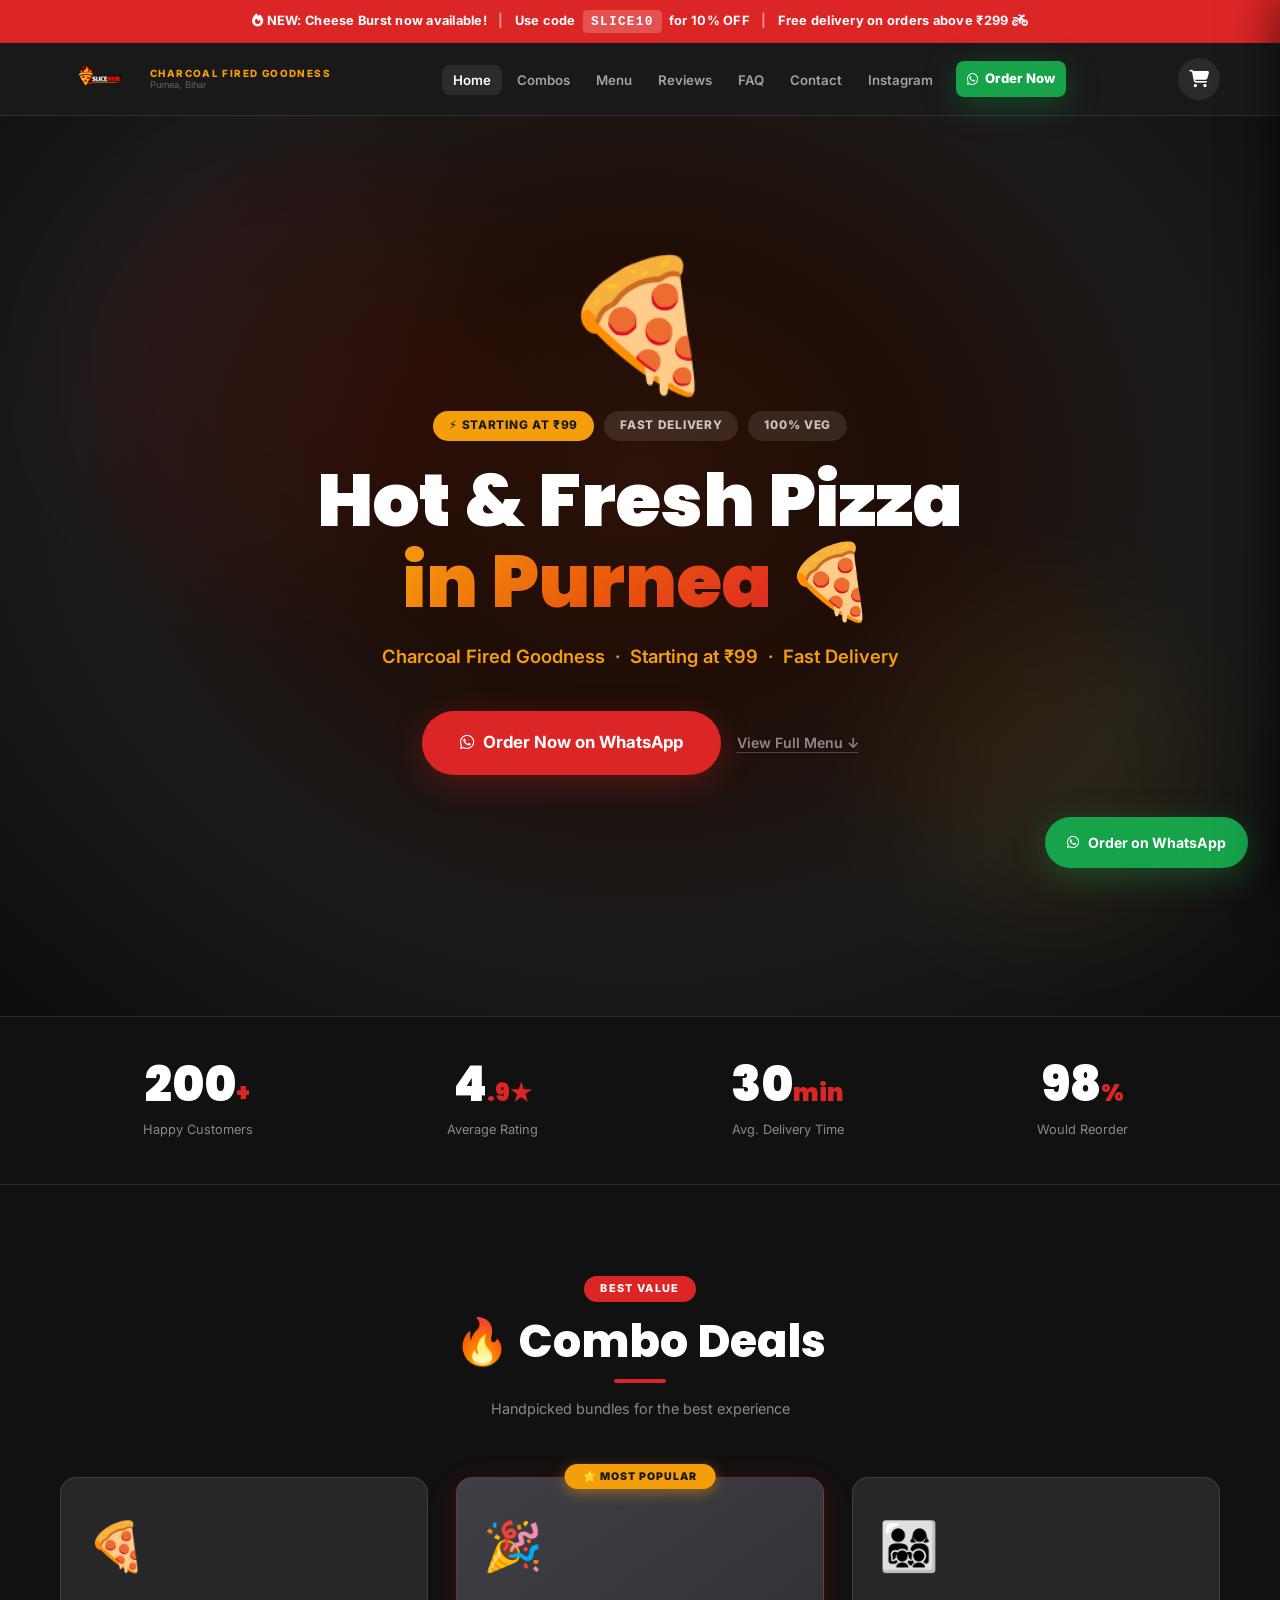
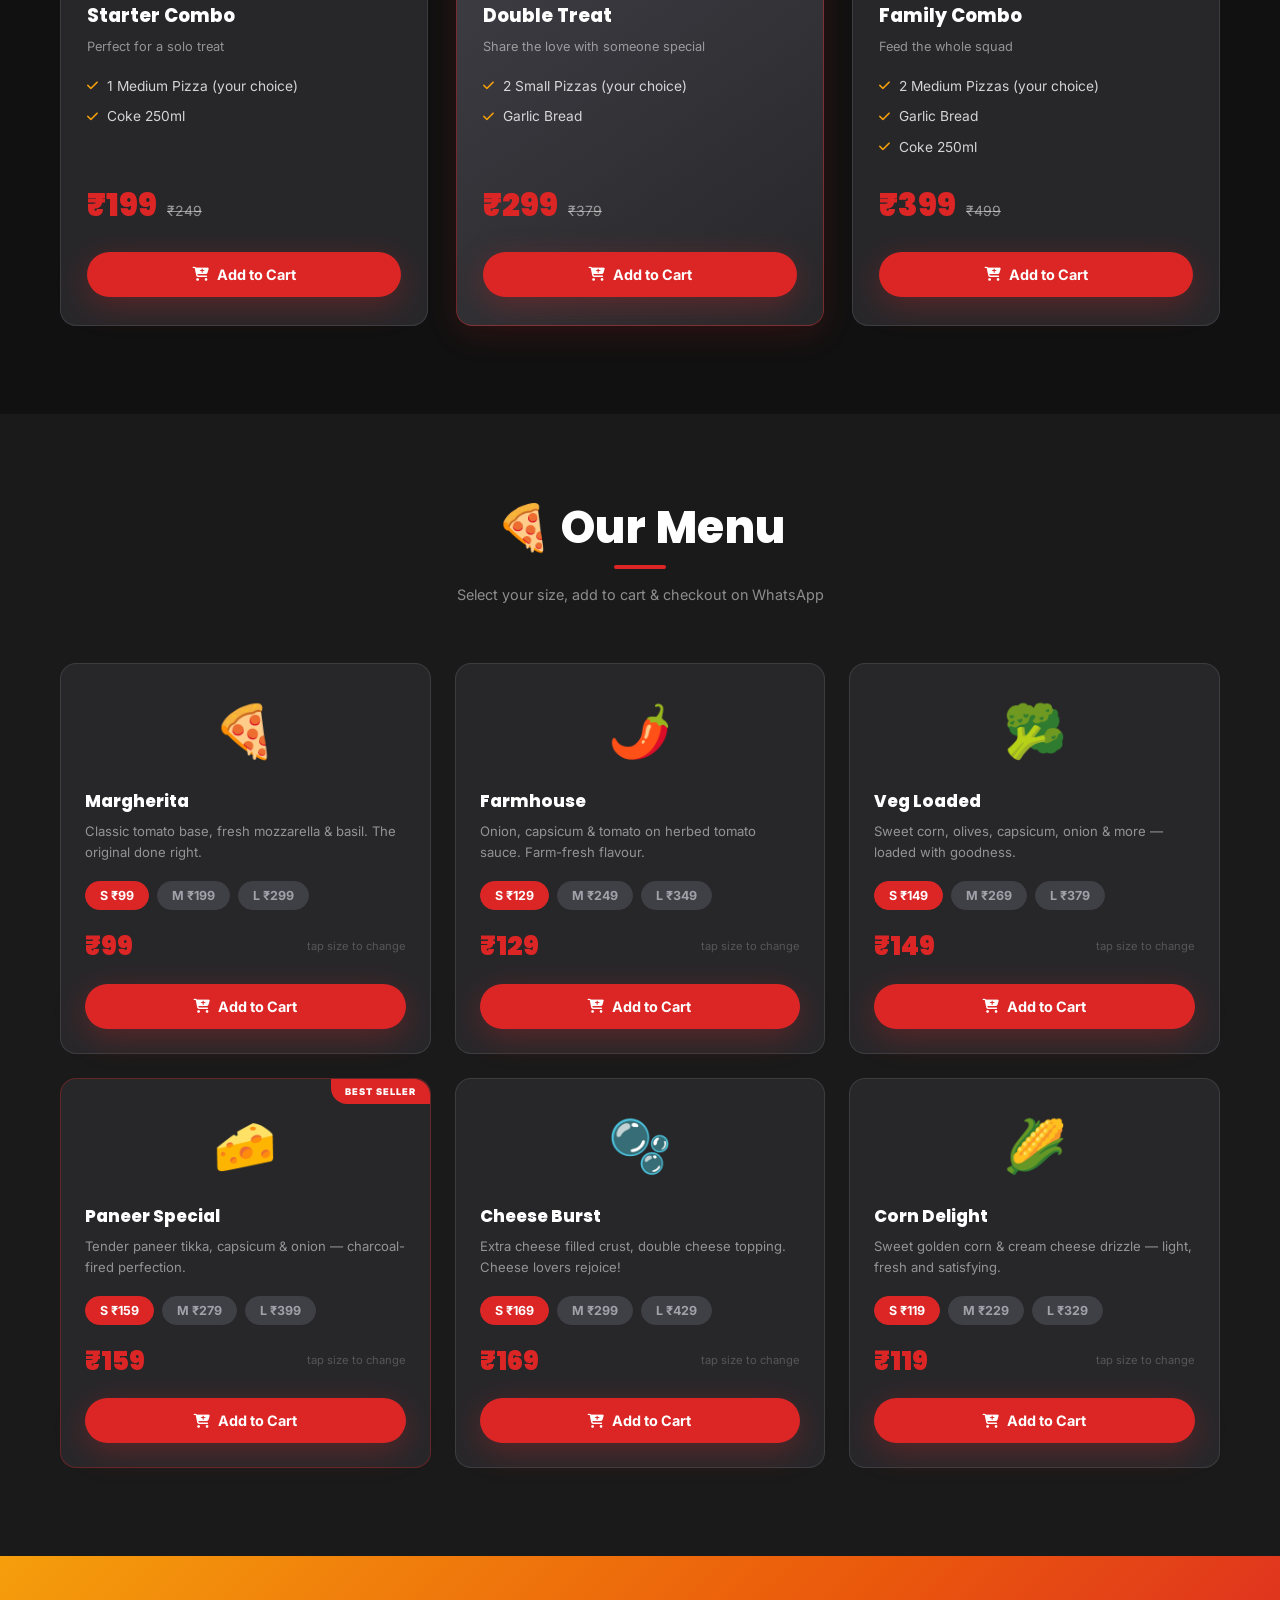
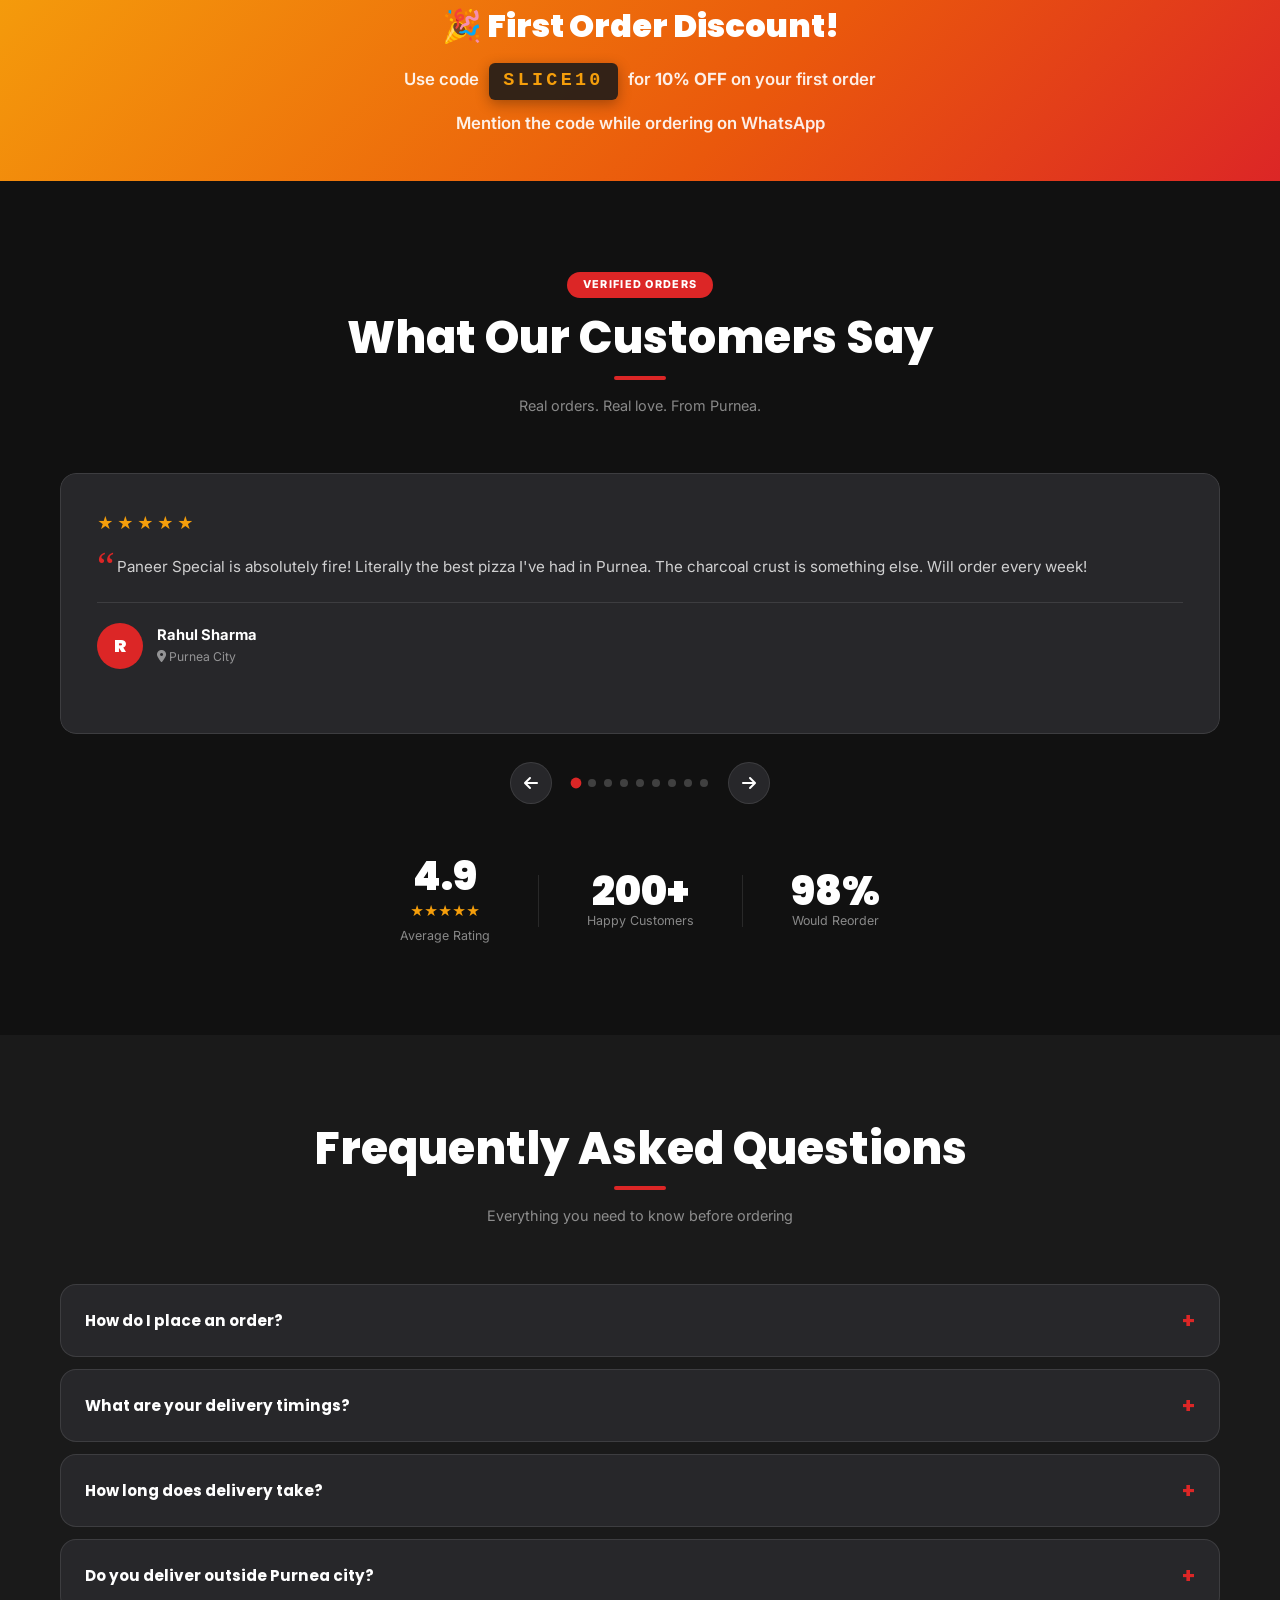
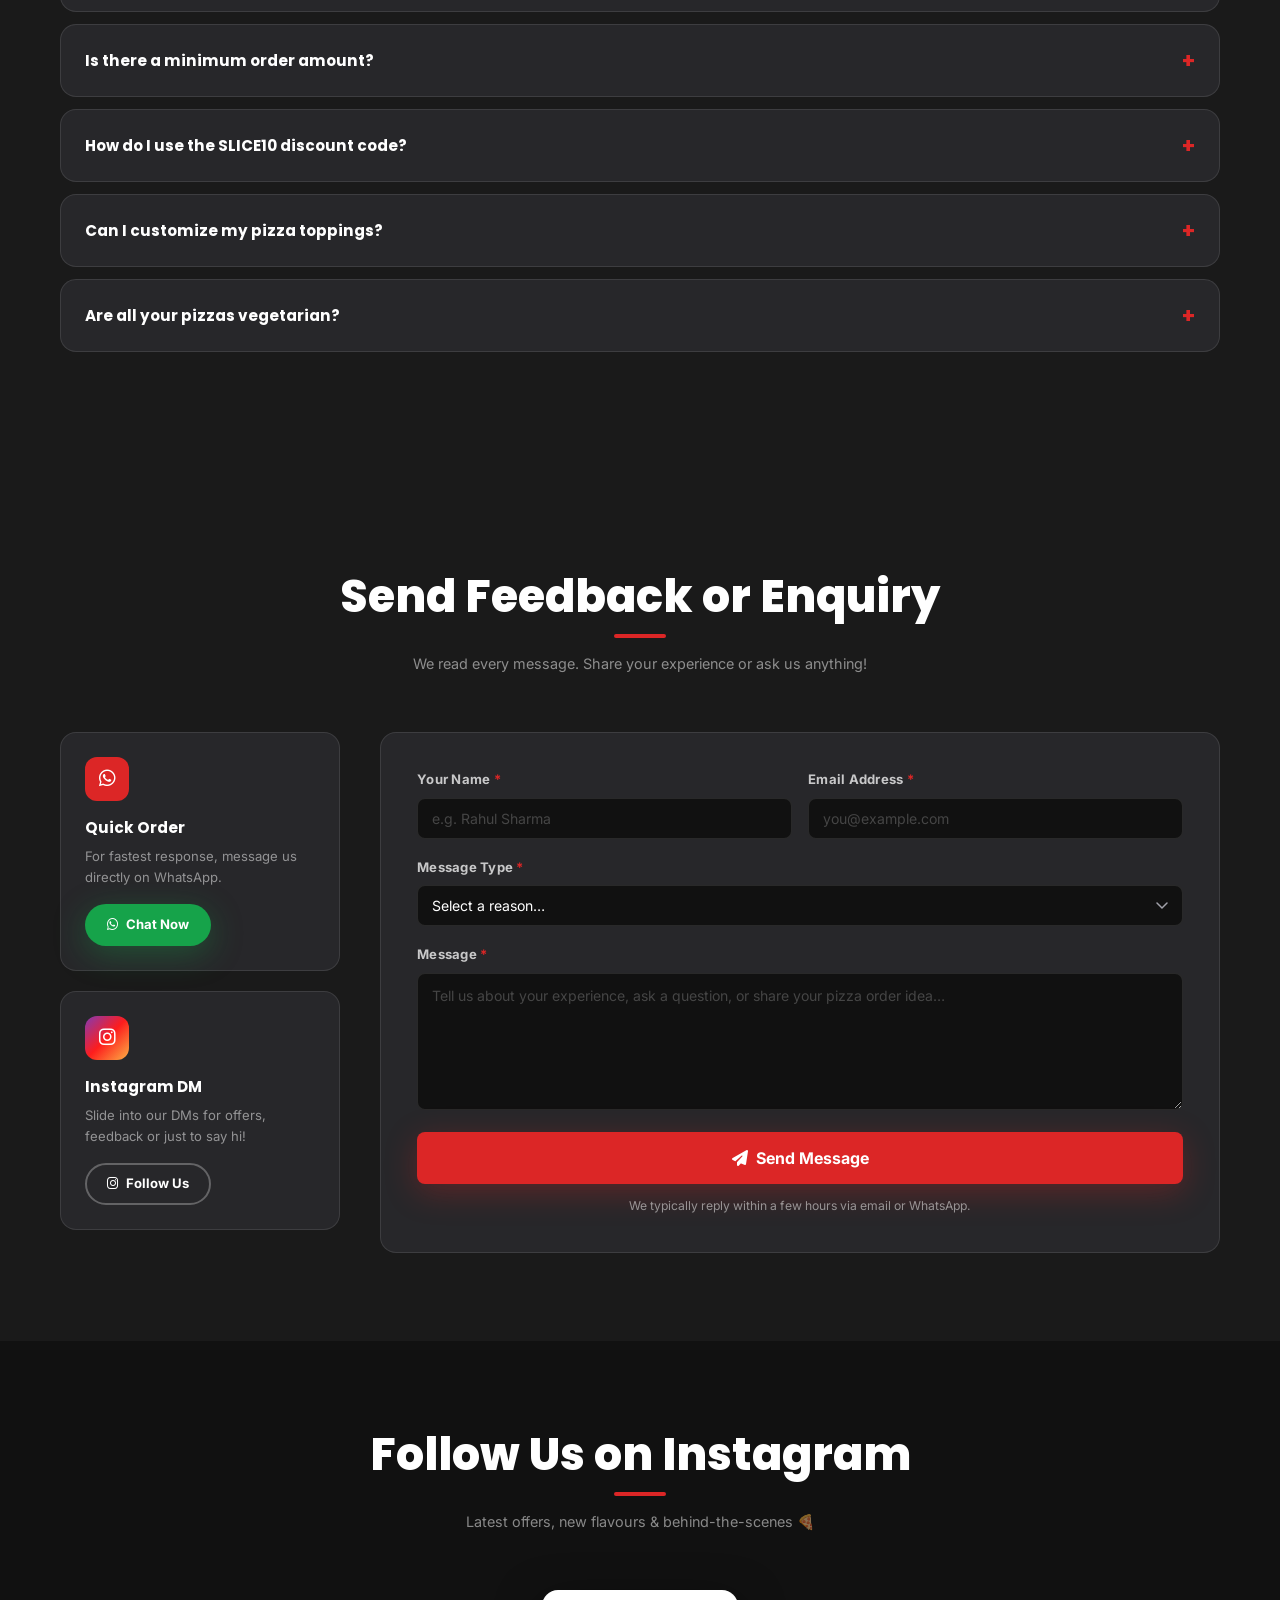
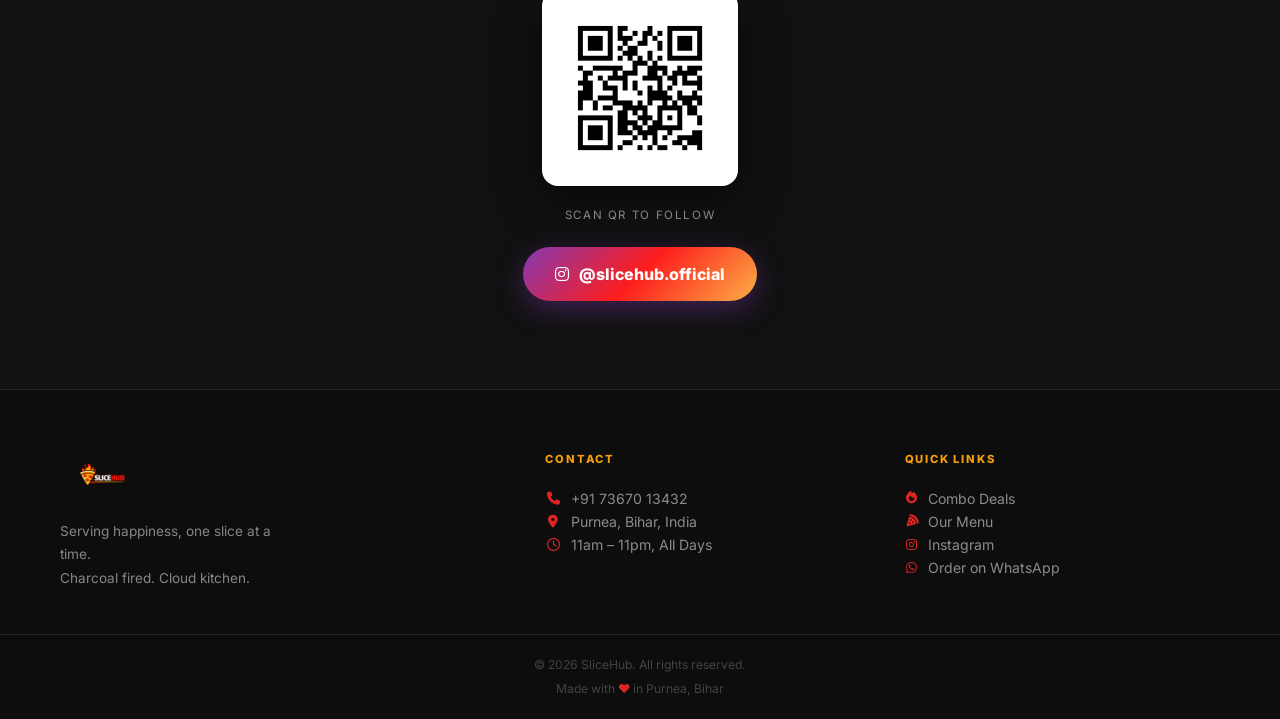
==== index.html @ e694fd59 "Updated UI and added cart feature" ====
<!DOCTYPE html>
<html lang="en">
<head>
  <meta charset="UTF-8" />
  <meta name="viewport" content="width=device-width, initial-scale=1.0" />
  <title>SliceHub — Hot &amp; Fresh Pizza in Purnea | Charcoal Fired Goodness</title>
  <meta name="description" content="Order hot &amp; fresh charcoal-fired pizzas in Purnea. Starting at ₹99. Fast delivery. Order on WhatsApp! Use code SLICE10 for 10% off your first order." />
  <meta name="keywords" content="pizza purnea, pizza delivery purnea, slicehub, charcoal fired pizza, cloud kitchen purnea" />
  <meta property="og:title"       content="SliceHub — Hot &amp; Fresh Pizza in Purnea" />
  <meta property="og:description" content="Charcoal Fired Goodness | Starting at ₹99 | Order on WhatsApp" />
  <meta property="og:image"       content="logo.png" />
  <meta property="og:type"        content="website" />

  <!-- Google Fonts -->
  <link rel="preconnect" href="https://fonts.googleapis.com" />
  <link rel="preconnect" href="https://fonts.gstatic.com" crossorigin />
  <link href="https://fonts.googleapis.com/css2?family=Inter:wght@400;500;600;700&family=Poppins:wght@700;800;900&display=swap" rel="stylesheet" />

  <!-- Font Awesome -->
  <link rel="stylesheet" href="https://cdnjs.cloudflare.com/ajax/libs/font-awesome/6.5.1/css/all.min.css" />

  <!-- Stylesheet -->
  <link rel="stylesheet" href="styles.css" />
</head>
<body>

  <!-- Mobile Nav Overlay -->
  <div class="nav-overlay" id="navOverlay"></div>

  <!-- ============================================================
       ANNOUNCEMENT BAR
  ============================================================ -->
  <div class="announcement-bar">
    <i class="fa-solid fa-fire"></i>
    NEW: Cheese Burst now available!
    <span class="sep">|</span>
    Use code <span class="code">SLICE10</span> for 10% OFF
    <span class="sep">|</span>
    Free delivery on orders above ₹299
    <i class="fa-solid fa-motorcycle"></i>
  </div>

  <!-- ============================================================
       NAVBAR
  ============================================================ -->
  <nav class="navbar" id="navbar">
    <div class="nav-container">

      <!-- Logo -->
      <a href="#" class="logo-wrap">
        <img src="logo.png" alt="SliceHub Logo" class="logo-img" />
        <div class="logo-text">
          <span class="logo-tagline">Charcoal Fired Goodness</span>
          <span class="logo-location">Purnea, Bihar</span>
        </div>
      </a>

      <!-- Hamburger (mobile) -->
      <button class="hamburger" id="hamburger" aria-label="Toggle menu">
        <span></span><span></span><span></span>
      </button>

      <!-- Cart Icon -->
      <button class="cart-nav-btn" onclick="toggleCart()" aria-label="View cart">
        <i class="fa-solid fa-cart-shopping"></i>
        <span class="cart-badge" id="cartBadge" style="display:none">0</span>
      </button>

      <!-- Nav Links -->
      <ul class="nav-links" id="navLinks">
        <li><a href="#hero">Home</a></li>
        <li><a href="#combos">Combos</a></li>
        <li><a href="#menu">Menu</a></li>
        <li><a href="#reviews">Reviews</a></li>
        <li><a href="#faq">FAQ</a></li>
        <li><a href="#contact">Contact</a></li>
        <li><a href="#insta">Instagram</a></li>
        <li class="nav-cta-wrap">
          <a href="#" data-general-order class="btn-nav-cta">
            <i class="fa-brands fa-whatsapp"></i> Order Now
          </a>
        </li>
      </ul>

    </div>
  </nav>

  <!-- ============================================================
       HERO
  ============================================================ -->
  <section class="hero" id="hero">
    <div class="hero-blobs">
      <div class="hero-blob hero-blob-1"></div>
      <div class="hero-blob hero-blob-2"></div>
    </div>

    <div class="hero-content">
      <span class="hero-emoji reveal fade-up">🍕</span>

      <div class="hero-badges reveal fade-up">
        <span class="badge badge-yellow">⚡ Starting at ₹99</span>
        <span class="badge badge-dim">Fast Delivery</span>
        <span class="badge badge-dim">100% Veg</span>
      </div>

      <h1 class="hero-title reveal fade-up">
        Hot &amp; Fresh Pizza<br />
        <span class="fire-text">in Purnea</span> 🍕
      </h1>

      <p class="hero-sub reveal fade-up">
        Charcoal Fired Goodness &nbsp;·&nbsp; Starting at ₹99 &nbsp;·&nbsp; Fast Delivery
      </p>

      <div class="hero-btns reveal fade-up">
        <a href="#" data-general-order class="btn btn-red btn-hero" target="_blank" rel="noopener noreferrer">
          <i class="fa-brands fa-whatsapp"></i>
          Order Now on WhatsApp
        </a>
        <a href="#menu" class="btn-ghost">View Full Menu ↓</a>
      </div>

      <div class="hero-scroll reveal fade-up">
        Scroll to explore
        <i class="fa-solid fa-chevron-down"></i>
      </div>
    </div>
  </section>

  <!-- ============================================================
       STATS BAR
  ============================================================ -->
  <div class="stats-bar">
    <div class="container">
      <div class="stats-grid">
        <div class="stat-item reveal fade-up">
          <div class="stat-value-row">
            <span class="stat-number" data-target="200">0</span>
            <span class="stat-suffix">+</span>
          </div>
          <p class="stat-label">Happy Customers</p>
        </div>
        <div class="stat-item reveal fade-up">
          <div class="stat-value-row">
            <span class="stat-number" data-target="4">0</span>
            <span class="stat-suffix">.9★</span>
          </div>
          <p class="stat-label">Average Rating</p>
        </div>
        <div class="stat-item reveal fade-up">
          <div class="stat-value-row">
            <span class="stat-number" data-target="30">0</span>
            <span class="stat-suffix">min</span>
          </div>
          <p class="stat-label">Avg. Delivery Time</p>
        </div>
        <div class="stat-item reveal fade-up">
          <div class="stat-value-row">
            <span class="stat-number" data-target="98">0</span>
            <span class="stat-suffix">%</span>
          </div>
          <p class="stat-label">Would Reorder</p>
        </div>
      </div>
    </div>
  </div>

  <!-- ============================================================
       COMBO DEALS
  ============================================================ -->
  <section class="section section-alt" id="combos">
    <div class="container">
      <div class="section-header">
        <span class="section-tag reveal fade-up">Best Value</span>
        <h2 class="section-title reveal fade-up">🔥 Combo Deals</h2>
        <p class="section-subtitle reveal fade-up">Handpicked bundles for the best experience</p>
      </div>

      <div class="combos-grid">

        <!-- Starter Combo -->
        <div class="combo-card reveal fade-up">
          <div class="combo-emoji">🍕</div>
          <h3 class="combo-name">Starter Combo</h3>
          <p class="combo-tagline">Perfect for a solo treat</p>
          <ul class="combo-items">
            <li><i class="fa-solid fa-check"></i> 1 Medium Pizza (your choice)</li>
            <li><i class="fa-solid fa-check"></i> Coke 250ml</li>
          </ul>
          <div class="combo-pricing">
            <span class="combo-price">₹199</span>
            <span class="combo-original">₹249</span>
          </div>
          <button class="btn btn-red btn-full"
                  data-name="Starter Combo"
                  data-emoji="🍕"
                  data-price="199"
                  data-note="1 Medium Pizza + Coke"
                  onclick="addComboToCart(this)">
            <i class="fa-solid fa-cart-plus"></i> Add to Cart
          </button>
        </div>

        <!-- Double Treat (featured) -->
        <div class="combo-card featured reveal fade-up">
          <div class="combo-badge">⭐ Most Popular</div>
          <div class="combo-emoji">🎉</div>
          <h3 class="combo-name">Double Treat</h3>
          <p class="combo-tagline">Share the love with someone special</p>
          <ul class="combo-items">
            <li><i class="fa-solid fa-check"></i> 2 Small Pizzas (your choice)</li>
            <li><i class="fa-solid fa-check"></i> Garlic Bread</li>
          </ul>
          <div class="combo-pricing">
            <span class="combo-price">₹299</span>
            <span class="combo-original">₹379</span>
          </div>
          <button class="btn btn-red btn-full"
                  data-name="Double Treat"
                  data-emoji="🎉"
                  data-price="299"
                  data-note="2 Small Pizzas + Garlic Bread"
                  onclick="addComboToCart(this)">
            <i class="fa-solid fa-cart-plus"></i> Add to Cart
          </button>
        </div>

        <!-- Family Combo -->
        <div class="combo-card reveal fade-up">
          <div class="combo-emoji">👨‍👩‍👧‍👦</div>
          <h3 class="combo-name">Family Combo</h3>
          <p class="combo-tagline">Feed the whole squad</p>
          <ul class="combo-items">
            <li><i class="fa-solid fa-check"></i> 2 Medium Pizzas (your choice)</li>
            <li><i class="fa-solid fa-check"></i> Garlic Bread</li>
            <li><i class="fa-solid fa-check"></i> Coke 250ml</li>
          </ul>
          <div class="combo-pricing">
            <span class="combo-price">₹399</span>
            <span class="combo-original">₹499</span>
          </div>
          <button class="btn btn-red btn-full"
                  data-name="Family Combo"
                  data-emoji="👨‍👩‍👧‍👦"
                  data-price="399"
                  data-note="2 Medium Pizzas + Garlic Bread + Coke"
                  onclick="addComboToCart(this)">
            <i class="fa-solid fa-cart-plus"></i> Add to Cart
          </button>
        </div>

      </div>
    </div>
  </section>

  <!-- ============================================================
       MENU
  ============================================================ -->
  <section class="section" id="menu">
    <div class="container">
      <div class="section-header">
        <h2 class="section-title reveal fade-up">🍕 Our Menu</h2>
        <p class="section-subtitle reveal fade-up">Select your size, add to cart &amp; checkout on WhatsApp</p>
      </div>

      <div class="menu-grid">

        <!-- Margherita -->
        <div class="pizza-card reveal fade-up" data-name="Margherita">
          <div class="pizza-emoji">🍕</div>
          <h3 class="pizza-name">Margherita</h3>
          <p class="pizza-desc">Classic tomato base, fresh mozzarella &amp; basil. The original done right.</p>
          <div class="size-btns">
            <button class="size-btn active" onclick="selectSize(this,'Small',99)">S ₹99</button>
            <button class="size-btn"        onclick="selectSize(this,'Medium',199)">M ₹199</button>
            <button class="size-btn"        onclick="selectSize(this,'Large',299)">L ₹299</button>
          </div>
          <div class="pizza-price-row">
            <span class="pizza-price">₹99</span>
            <span class="pizza-hint">tap size to change</span>
          </div>
          <button class="btn btn-red btn-full add-to-cart-btn" data-size="Small" data-price="99" onclick="addToCart(this)">
            <i class="fa-solid fa-cart-plus"></i> Add to Cart
          </button>
        </div>

        <!-- Farmhouse -->
        <div class="pizza-card reveal fade-up" data-name="Farmhouse">
          <div class="pizza-emoji">🌶️</div>
          <h3 class="pizza-name">Farmhouse</h3>
          <p class="pizza-desc">Onion, capsicum &amp; tomato on herbed tomato sauce. Farm-fresh flavour.</p>
          <div class="size-btns">
            <button class="size-btn active" onclick="selectSize(this,'Small',129)">S ₹129</button>
            <button class="size-btn"        onclick="selectSize(this,'Medium',249)">M ₹249</button>
            <button class="size-btn"        onclick="selectSize(this,'Large',349)">L ₹349</button>
          </div>
          <div class="pizza-price-row">
            <span class="pizza-price">₹129</span>
            <span class="pizza-hint">tap size to change</span>
          </div>
          <button class="btn btn-red btn-full add-to-cart-btn" data-size="Small" data-price="129" onclick="addToCart(this)">
            <i class="fa-solid fa-cart-plus"></i> Add to Cart
          </button>
        </div>

        <!-- Veg Loaded -->
        <div class="pizza-card reveal fade-up" data-name="Veg Loaded">
          <div class="pizza-emoji">🥦</div>
          <h3 class="pizza-name">Veg Loaded</h3>
          <p class="pizza-desc">Sweet corn, olives, capsicum, onion &amp; more — loaded with goodness.</p>
          <div class="size-btns">
            <button class="size-btn active" onclick="selectSize(this,'Small',149)">S ₹149</button>
            <button class="size-btn"        onclick="selectSize(this,'Medium',269)">M ₹269</button>
            <button class="size-btn"        onclick="selectSize(this,'Large',379)">L ₹379</button>
          </div>
          <div class="pizza-price-row">
            <span class="pizza-price">₹149</span>
            <span class="pizza-hint">tap size to change</span>
          </div>
          <button class="btn btn-red btn-full add-to-cart-btn" data-size="Small" data-price="149" onclick="addToCart(this)">
            <i class="fa-solid fa-cart-plus"></i> Add to Cart
          </button>
        </div>

        <!-- Paneer Special (Best Seller) -->
        <div class="pizza-card bestseller reveal fade-up" data-name="Paneer Special">
          <div class="pizza-ribbon">Best Seller</div>
          <div class="pizza-emoji">🧀</div>
          <h3 class="pizza-name">Paneer Special</h3>
          <p class="pizza-desc">Tender paneer tikka, capsicum &amp; onion — charcoal-fired perfection.</p>
          <div class="size-btns">
            <button class="size-btn active" onclick="selectSize(this,'Small',159)">S ₹159</button>
            <button class="size-btn"        onclick="selectSize(this,'Medium',279)">M ₹279</button>
            <button class="size-btn"        onclick="selectSize(this,'Large',399)">L ₹399</button>
          </div>
          <div class="pizza-price-row">
            <span class="pizza-price">₹159</span>
            <span class="pizza-hint">tap size to change</span>
          </div>
          <button class="btn btn-red btn-full add-to-cart-btn" data-size="Small" data-price="159" onclick="addToCart(this)">
            <i class="fa-solid fa-cart-plus"></i> Add to Cart
          </button>
        </div>

        <!-- Cheese Burst -->
        <div class="pizza-card reveal fade-up" data-name="Cheese Burst">
          <div class="pizza-emoji">🫧</div>
          <h3 class="pizza-name">Cheese Burst</h3>
          <p class="pizza-desc">Extra cheese filled crust, double cheese topping. Cheese lovers rejoice!</p>
          <div class="size-btns">
            <button class="size-btn active" onclick="selectSize(this,'Small',169)">S ₹169</button>
            <button class="size-btn"        onclick="selectSize(this,'Medium',299)">M ₹299</button>
            <button class="size-btn"        onclick="selectSize(this,'Large',429)">L ₹429</button>
          </div>
          <div class="pizza-price-row">
            <span class="pizza-price">₹169</span>
            <span class="pizza-hint">tap size to change</span>
          </div>
          <button class="btn btn-red btn-full add-to-cart-btn" data-size="Small" data-price="169" onclick="addToCart(this)">
            <i class="fa-solid fa-cart-plus"></i> Add to Cart
          </button>
        </div>

        <!-- Corn Delight -->
        <div class="pizza-card reveal fade-up" data-name="Corn Delight">
          <div class="pizza-emoji">🌽</div>
          <h3 class="pizza-name">Corn Delight</h3>
          <p class="pizza-desc">Sweet golden corn &amp; cream cheese drizzle — light, fresh and satisfying.</p>
          <div class="size-btns">
            <button class="size-btn active" onclick="selectSize(this,'Small',119)">S ₹119</button>
            <button class="size-btn"        onclick="selectSize(this,'Medium',229)">M ₹229</button>
            <button class="size-btn"        onclick="selectSize(this,'Large',329)">L ₹329</button>
          </div>
          <div class="pizza-price-row">
            <span class="pizza-price">₹119</span>
            <span class="pizza-hint">tap size to change</span>
          </div>
          <button class="btn btn-red btn-full add-to-cart-btn" data-size="Small" data-price="119" onclick="addToCart(this)">
            <i class="fa-solid fa-cart-plus"></i> Add to Cart
          </button>
        </div>

      </div>
    </div>
  </section>

  <!-- ============================================================
       PROMO BANNER
  ============================================================ -->
  <div class="promo-banner">
    <h3>🎉 First Order Discount!</h3>
    <p>
      Use code <span class="promo-code">SLICE10</span> for <strong>10% OFF</strong> on your first order
    </p>
    <p class="promo-note">Mention the code while ordering on WhatsApp</p>
  </div>

  <!-- ============================================================
       CUSTOMER REVIEWS
  ============================================================ -->
  <section class="section section-alt" id="reviews">
    <div class="container">
      <div class="section-header">
        <span class="section-tag reveal fade-up">Verified Orders</span>
        <h2 class="section-title reveal fade-up">What Our Customers Say</h2>
        <p class="section-subtitle reveal fade-up">Real orders. Real love. From Purnea.</p>
      </div>

      <!-- Slider -->
      <div class="reviews-slider-wrap reveal fade-up">
        <div class="reviews-slider">
          <div class="reviews-track" id="reviewTrack">

            <div class="review-card">
              <div class="review-stars">★★★★★</div>
              <p class="review-text">Paneer Special is absolutely fire! Literally the best pizza I've had in Purnea. The charcoal crust is something else. Will order every week!</p>
              <div class="review-author">
                <div class="review-avatar" style="background:#DC2626;">R</div>
                <div>
                  <p class="review-name">Rahul Sharma</p>
                  <p class="review-loc"><i class="fa-solid fa-location-dot"></i> Purnea City</p>
                </div>
              </div>
            </div>

            <div class="review-card">
              <div class="review-stars">★★★★★</div>
              <p class="review-text">Ordered the Family Combo for movie night — everyone loved it! 2 medium pizzas + garlic bread for ₹399 is an insane deal. Delivery was super fast too.</p>
              <div class="review-author">
                <div class="review-avatar" style="background:#7c3aed;">P</div>
                <div>
                  <p class="review-name">Priya Singh</p>
                  <p class="review-loc"><i class="fa-solid fa-location-dot"></i> Kasba Road</p>
                </div>
              </div>
            </div>

            <div class="review-card">
              <div class="review-stars">★★★★★</div>
              <p class="review-text">Cheese Burst was unreal — cheese literally oozed out when I cut it. My kids went crazy! Ordered via WhatsApp, super easy to respond and very quick service.</p>
              <div class="review-author">
                <div class="review-avatar" style="background:#15803d;">A</div>
                <div>
                  <p class="review-name">Amit Kumar</p>
                  <p class="review-loc"><i class="fa-solid fa-location-dot"></i> Raniganj, Purnea</p>
                </div>
              </div>
            </div>

            <div class="review-card">
              <div class="review-stars">★★★★<span style="opacity:.35">★</span></div>
              <p class="review-text">Classic Margherita done perfectly. Not too cheesy, not too light — just right. Arrived hot and well-packed. Portion size is very generous for just ₹99!</p>
              <div class="review-author">
                <div class="review-avatar" style="background:#2563eb;">S</div>
                <div>
                  <p class="review-name">Sneha Gupta</p>
                  <p class="review-loc"><i class="fa-solid fa-location-dot"></i> Line Bazar</p>
                </div>
              </div>
            </div>

            <div class="review-card">
              <div class="review-stars">★★★★★</div>
              <p class="review-text">Double Treat combo with my roommate was the best decision. Two pizzas + garlic bread at ₹299? Can't beat that anywhere in Purnea. SliceHub is 10/10!</p>
              <div class="review-author">
                <div class="review-avatar" style="background:#EA580C;">V</div>
                <div>
                  <p class="review-name">Vikash Yadav</p>
                  <p class="review-loc"><i class="fa-solid fa-location-dot"></i> Bhatta Bazar</p>
                </div>
              </div>
            </div>

            <div class="review-card">
              <div class="review-stars">★★★★★</div>
              <p class="review-text">Veg Loaded is my go-to every weekend! Fresh veggies, crispy base and that smoky charcoal flavour makes it different from regular pizzas. Highly recommend!</p>
              <div class="review-author">
                <div class="review-avatar" style="background:#0d9488;">A</div>
                <div>
                  <p class="review-name">Anjali Mishra</p>
                  <p class="review-loc"><i class="fa-solid fa-location-dot"></i> Sadar Hospital Road</p>
                </div>
              </div>
            </div>

            <div class="review-card">
              <div class="review-stars">★★★★<span style="opacity:.35">★</span></div>
              <p class="review-text">Corn Delight is surprisingly good — light, sweet and cheesy. Great for evenings. WhatsApp ordering is very convenient, they replied within minutes!</p>
              <div class="review-author">
                <div class="review-avatar" style="background:#ca8a04;">R</div>
                <div>
                  <p class="review-name">Rohit Jha</p>
                  <p class="review-loc"><i class="fa-solid fa-location-dot"></i> Kali Mandir Chowk</p>
                </div>
              </div>
            </div>

            <div class="review-card">
              <div class="review-stars">★★★★★</div>
              <p class="review-text">Used SLICE10 on my first order and got 10% off on the Starter Combo. So affordable! The pizza was hot when it arrived. Perfect for a solo lunch. Absolutely love it!</p>
              <div class="review-author">
                <div class="review-avatar" style="background:#db2777;">P</div>
                <div>
                  <p class="review-name">Pooja Kumari</p>
                  <p class="review-loc"><i class="fa-solid fa-location-dot"></i> Asha Nagar</p>
                </div>
              </div>
            </div>

            <div class="review-card">
              <div class="review-stars">★★★★★</div>
              <p class="review-text">Farmhouse pizza was loaded with fresh veggies. Ordered for our college group — everyone was impressed. Best part: they confirmed on WhatsApp instantly!</p>
              <div class="review-author">
                <div class="review-avatar" style="background:#4f46e5;">D</div>
                <div>
                  <p class="review-name">Deepak Thakur</p>
                  <p class="review-loc"><i class="fa-solid fa-location-dot"></i> College Road</p>
                </div>
              </div>
            </div>

          </div><!-- /reviews-track -->
        </div><!-- /reviews-slider -->

        <!-- Slider controls -->
        <div class="slider-controls">
          <button class="slider-btn" id="reviewPrev" aria-label="Previous review">
            <i class="fa-solid fa-arrow-left"></i>
          </button>
          <div class="slider-dots" id="reviewDots"></div>
          <button class="slider-btn" id="reviewNext" aria-label="Next review">
            <i class="fa-solid fa-arrow-right"></i>
          </button>
        </div>
      </div><!-- /reviews-slider-wrap -->

      <!-- Rating summary -->
      <div class="review-summary">
        <div class="review-summary-item reveal fade-up">
          <p class="review-summary-number">4.9</p>
          <p class="review-summary-stars">★★★★★</p>
          <p class="review-summary-label">Average Rating</p>
        </div>
        <div class="review-summary-divider reveal fade-up"></div>
        <div class="review-summary-item reveal fade-up">
          <p class="review-summary-number">200+</p>
          <p class="review-summary-label">Happy Customers</p>
        </div>
        <div class="review-summary-divider reveal fade-up"></div>
        <div class="review-summary-item reveal fade-up">
          <p class="review-summary-number">98%</p>
          <p class="review-summary-label">Would Reorder</p>
        </div>
      </div>

    </div>
  </section>

  <!-- ============================================================
       FAQ
  ============================================================ -->
  <section class="section" id="faq">
    <div class="container">
      <div class="section-header">
        <h2 class="section-title reveal fade-up">Frequently Asked Questions</h2>
        <p class="section-subtitle reveal fade-up">Everything you need to know before ordering</p>
      </div>

      <div class="faq-list reveal fade-up">

        <div class="faq-item">
          <button class="faq-question">
            <span>How do I place an order?</span>
            <span class="faq-icon">+</span>
          </button>
          <div class="faq-answer">
            <p>Simply click any <strong>"Order on WhatsApp"</strong> button. It opens WhatsApp with a pre-filled message including your pizza name, size and price. We confirm your order and delivery details instantly.</p>
          </div>
        </div>

        <div class="faq-item">
          <button class="faq-question">
            <span>What are your delivery timings?</span>
            <span class="faq-icon">+</span>
          </button>
          <div class="faq-answer">
            <p>We are open every day from <strong>11:00 AM to 11:00 PM</strong>. Orders placed before 10:45 PM are accepted. We operate 7 days a week including Sundays and public holidays.</p>
          </div>
        </div>

        <div class="faq-item">
          <button class="faq-question">
            <span>How long does delivery take?</span>
            <span class="faq-icon">+</span>
          </button>
          <div class="faq-answer">
            <p>Delivery typically takes <strong>30–45 minutes</strong> depending on your location within Purnea. We always aim to deliver hot and fresh. You will be kept updated via WhatsApp.</p>
          </div>
        </div>

        <div class="faq-item">
          <button class="faq-question">
            <span>Do you deliver outside Purnea city?</span>
            <span class="faq-icon">+</span>
          </button>
          <div class="faq-answer">
            <p>Currently we deliver within <strong>Purnea city limits</strong>. If you are in a nearby area, message us on WhatsApp and we will check if delivery is possible for your location.</p>
          </div>
        </div>

        <div class="faq-item">
          <button class="faq-question">
            <span>Is there a minimum order amount?</span>
            <span class="faq-icon">+</span>
          </button>
          <div class="faq-answer">
            <p>There is no minimum order — you can order even a single Small pizza starting at <strong>₹99</strong>. Delivery is free on orders above ₹299.</p>
          </div>
        </div>

        <div class="faq-item">
          <button class="faq-question">
            <span>How do I use the SLICE10 discount code?</span>
            <span class="faq-icon">+</span>
          </button>
          <div class="faq-answer">
            <p>When placing your order on WhatsApp, simply mention <span class="mono">SLICE10</span> in your message. We will apply <strong>10% OFF</strong> on your first order automatically. Valid for new customers only.</p>
          </div>
        </div>

        <div class="faq-item">
          <button class="faq-question">
            <span>Can I customize my pizza toppings?</span>
            <span class="faq-icon">+</span>
          </button>
          <div class="faq-answer">
            <p>Yes! Just mention your topping preferences in the WhatsApp chat after placing your order. We will do our best to accommodate. Extra toppings may carry a small additional charge.</p>
          </div>
        </div>

        <div class="faq-item">
          <button class="faq-question">
            <span>Are all your pizzas vegetarian?</span>
            <span class="faq-icon">+</span>
          </button>
          <div class="faq-answer">
            <p>Yes — <strong>all our menu items are 100% vegetarian</strong>. We use fresh vegetables, paneer and quality cheese. No non-veg ingredients. Safe and delicious for the whole family!</p>
          </div>
        </div>

      </div>
    </div>
  </section>

  <!-- ============================================================
       CONTACT / FEEDBACK FORM
  ============================================================ -->
  <section class="section" id="contact">
    <div class="container">
      <div class="section-header">
        <span class="section-tag reveal fade-up">Get in Touch</span>
        <h2 class="section-title reveal fade-up">Send Feedback or Enquiry</h2>
        <p class="section-subtitle reveal fade-up">We read every message. Share your experience or ask us anything!</p>
      </div>

      <div class="contact-wrapper reveal fade-up">

        <!-- Info Cards -->
        <div class="contact-info">
          <div class="contact-info-card">
            <div class="contact-info-icon"><i class="fa-brands fa-whatsapp"></i></div>
            <h4>Quick Order</h4>
            <p>For fastest response, message us directly on WhatsApp.</p>
            <a href="https://wa.me/917367013432?text=Hi%20SliceHub!%20I%27d%20like%20to%20enquire." target="_blank" rel="noopener noreferrer" class="btn btn-green btn-sm">
              <i class="fa-brands fa-whatsapp"></i> Chat Now
            </a>
          </div>
          <div class="contact-info-card">
            <div class="contact-info-icon" style="background:linear-gradient(135deg,#833ab4,#fd1d1d,#fcb045);"><i class="fa-brands fa-instagram"></i></div>
            <h4>Instagram DM</h4>
            <p>Slide into our DMs for offers, feedback or just to say hi!</p>
            <a href="https://www.instagram.com/slicehub.official/" target="_blank" rel="noopener noreferrer" class="btn btn-outline btn-sm">
              <i class="fa-brands fa-instagram"></i> Follow Us
            </a>
          </div>
        </div>

        <!-- Form -->
        <!-- formsubmit.co: replace slicehub.official@gmail.com if email changes -->
        <form class="contact-form"
              action="https://formsubmit.co/slicehub.official@gmail.com"
              method="POST">

          <!-- formsubmit.co config -->
          <input type="hidden" name="_subject"  value="New message from SliceHub website" />
          <input type="hidden" name="_captcha"  value="false" />
          <input type="hidden" name="_template" value="table" />
          <!-- Honeypot (anti-spam) -->
          <input type="text"   name="_honey"    style="display:none" />

          <div class="form-row">
            <div class="form-group">
              <label class="form-label" for="f-name">Your Name <span class="form-required">*</span></label>
              <input  class="form-input" type="text"  id="f-name"  name="name"    placeholder="e.g. Rahul Sharma" required />
            </div>
            <div class="form-group">
              <label class="form-label" for="f-email">Email Address <span class="form-required">*</span></label>
              <input  class="form-input" type="email" id="f-email" name="email"   placeholder="you@example.com" required />
            </div>
          </div>

          <div class="form-group">
            <label class="form-label" for="f-type">Message Type <span class="form-required">*</span></label>
            <select class="form-input form-select" id="f-type" name="type" required>
              <option value="" disabled selected>Select a reason…</option>
              <option value="Feedback">⭐ Feedback / Review</option>
              <option value="Order Enquiry">🍕 Order Enquiry</option>
              <option value="Complaint">⚠️ Complaint</option>
              <option value="Other">💬 Other</option>
            </select>
          </div>

          <div class="form-group">
            <label class="form-label" for="f-msg">Message <span class="form-required">*</span></label>
            <textarea class="form-input form-textarea" id="f-msg" name="message"
                      placeholder="Tell us about your experience, ask a question, or share your pizza order idea…"
                      required rows="5"></textarea>
          </div>

          <button type="submit" class="btn btn-red btn-full form-submit">
            <i class="fa-solid fa-paper-plane"></i> Send Message
          </button>

          <p class="form-note">We typically reply within a few hours via email or WhatsApp.</p>
        </form>

      </div>
    </div>
  </section>

  <!-- ============================================================
       INSTAGRAM
  ============================================================ -->
  <section class="section section-alt" id="insta">
    <div class="container">
      <div class="section-header">
        <h2 class="section-title reveal fade-up">Follow Us on Instagram</h2>
        <p class="section-subtitle reveal fade-up">Latest offers, new flavours &amp; behind-the-scenes 🍕</p>
      </div>

      <div class="instagram-inner">
        <div class="qr-wrapper reveal fade-up">
          <img src="slicehub_in_qr.png" alt="Scan to follow SliceHub on Instagram" />
        </div>
        <p class="qr-label reveal fade-up">Scan QR to Follow</p>
        <a href="https://www.instagram.com/slicehub.official/"
           target="_blank" rel="noopener noreferrer"
           class="btn-instagram reveal fade-up">
          <i class="fa-brands fa-instagram"></i>
          @slicehub.official
        </a>
      </div>
    </div>
  </section>

  <!-- ============================================================
       FOOTER
  ============================================================ -->
  <footer class="footer">
    <div class="container">
      <div class="footer-grid">

        <!-- Brand -->
        <div>
          <img src="logo.png" alt="SliceHub" class="footer-logo" />
          <p class="footer-slogan">Serving happiness, one slice at a time.<br />Charcoal fired. Cloud kitchen.</p>
        </div>

        <!-- Contact -->
        <div>
          <h4 class="footer-heading">Contact</h4>
          <ul class="footer-contact">
            <li><i class="fa-solid fa-phone"></i><a href="tel:+917367013432">+91 73670 13432</a></li>
            <li><i class="fa-solid fa-location-dot"></i><span>Purnea, Bihar, India</span></li>
            <li><i class="fa-regular fa-clock"></i><span>11am – 11pm, All Days</span></li>
          </ul>
        </div>

        <!-- Quick Links -->
        <div>
          <h4 class="footer-heading">Quick Links</h4>
          <ul class="footer-links">
            <li><a href="#combos"><i class="fa-solid fa-fire"></i> Combo Deals</a></li>
            <li><a href="#menu"><i class="fa-solid fa-pizza-slice"></i> Our Menu</a></li>
            <li>
              <a href="https://www.instagram.com/slicehub.official/" target="_blank" rel="noopener noreferrer">
                <i class="fa-brands fa-instagram"></i> Instagram
              </a>
            </li>
            <li>
              <a href="#" data-general-order target="_blank" rel="noopener noreferrer">
                <i class="fa-brands fa-whatsapp"></i> Order on WhatsApp
              </a>
            </li>
          </ul>
        </div>

      </div>
    </div>

    <div class="footer-bottom">
      <p>© 2026 SliceHub. All rights reserved.</p>
      <p>Made with <span style="color:var(--red)">♥</span> in Purnea, Bihar</p>
    </div>
  </footer>

  <!-- ============================================================
       STICKY CART BAR (mobile)
  ============================================================ -->
  <div class="sticky-cart-bar" id="stickyCartBar">
    <div class="sticky-cart-info">
      <i class="fa-solid fa-cart-shopping"></i>
      <span id="stickyCount">0 items</span>
      <span class="sticky-cart-sep">·</span>
      <span id="stickyTotal">₹0</span>
    </div>
    <button class="sticky-cart-btn" onclick="toggleCart()">View Cart →</button>
  </div>

  <!-- Desktop floating WhatsApp -->
  <a href="#" data-general-order class="floating-wa" target="_blank" rel="noopener noreferrer">
    <i class="fa-brands fa-whatsapp"></i>
    Order on WhatsApp
  </a>

  <!-- Back to Top -->
  <button class="back-to-top" id="backToTop" aria-label="Back to top">
    <i class="fa-solid fa-chevron-up"></i>
  </button>

  <!-- ============================================================
       CART DRAWER
  ============================================================ -->
  <div class="cart-overlay" onclick="toggleCart()"></div>
  <div class="cart-drawer" id="cartDrawer">
    <div class="cart-header">
      <div class="cart-header-left">
        <i class="fa-solid fa-cart-shopping"></i>
        <h2 class="cart-title">Your Cart <span class="cart-count" id="cartCount"></span></h2>
      </div>
      <button class="cart-close" onclick="toggleCart()" aria-label="Close cart">
        <i class="fa-solid fa-xmark"></i>
      </button>
    </div>
    <div class="cart-items" id="cartItems"></div>
    <div class="cart-footer" id="cartFooter"></div>
  </div>

  <!-- Cart toast -->
  <div class="cart-toast" id="cartToast"></div>

  <script src="script.js"></script>
</body>
</html>
---- styles.css ----
/* ============================================
   SliceHub — Styles
   ============================================ */

/* ---- Variables ---- */
:root {
  --red:        #DC2626;
  --red-dark:   #b91c1c;
  --dark:       #1a1a1a;
  --darker:     #111111;
  --darkest:    #0d0d0d;
  --yellow:     #F59E0B;
  --orange:     #EA580C;
  --green:      #16a34a;
  --green-dark: #15803d;
  --white:      #ffffff;
  --card:       #27272a;
  --card-alt:   #3f3f46;
  --muted:      rgba(255,255,255,0.5);
  --dim:        rgba(255,255,255,0.7);
  --border:     rgba(255,255,255,0.1);
  --radius:     16px;
  --radius-sm:  8px;
  --transition: 0.25s ease;
  --shadow-red:   0 8px 32px rgba(220,38,38,0.3);
  --shadow-green: 0 8px 32px rgba(22,163,74,0.35);
}

/* ---- Reset ---- */
*, *::before, *::after { box-sizing: border-box; margin: 0; padding: 0; }
html { scroll-behavior: smooth; font-size: 16px; }
body {
  font-family: 'Inter', system-ui, sans-serif;
  background: var(--dark);
  color: var(--white);
  line-height: 1.65;
  overflow-x: hidden;
}
img { max-width: 100%; height: auto; display: block; }
a   { text-decoration: none; color: inherit; }
ul  { list-style: none; }
button { cursor: pointer; border: none; background: none; font-family: inherit; color: inherit; }

/* ---- Containers ---- */
.container { width: 100%; max-width: 1200px; margin: 0 auto; padding: 0 20px; }
.section    { padding: 88px 0; }
.section-alt     { background: var(--darker); }
.section-darkest { background: var(--darkest); }

/* ---- Section Headers ---- */
.section-header { text-align: center; margin-bottom: 56px; }
.section-tag {
  display: inline-block;
  background: var(--red);
  color: var(--white);
  font-size: 0.68rem;
  font-weight: 800;
  letter-spacing: 0.12em;
  text-transform: uppercase;
  padding: 4px 16px;
  border-radius: 999px;
  margin-bottom: 14px;
}
.section-title {
  font-family: 'Poppins', sans-serif;
  font-size: clamp(1.9rem, 4vw, 2.8rem);
  font-weight: 800;
  color: var(--white);
  line-height: 1.15;
}
.section-title::after {
  content: '';
  display: block;
  width: 52px;
  height: 4px;
  background: var(--red);
  border-radius: 2px;
  margin: 12px auto 0;
}
.section-subtitle {
  color: var(--muted);
  font-size: 0.9rem;
  margin-top: 14px;
}
.accent        { color: var(--red); }
.accent-yellow { color: var(--yellow); }

/* ---- Buttons ---- */
.btn {
  display: inline-flex;
  align-items: center;
  gap: 8px;
  padding: 12px 28px;
  border-radius: 999px;
  font-weight: 700;
  font-size: 0.9rem;
  transition: transform var(--transition), box-shadow var(--transition), background var(--transition), border-color var(--transition);
  border: 2px solid transparent;
  white-space: nowrap;
  cursor: pointer;
}
.btn:hover { transform: translateY(-2px) scale(1.03); }
.btn-red   { background: var(--red);   color: var(--white); box-shadow: var(--shadow-red); }
.btn-red:hover   { background: var(--red-dark); box-shadow: 0 14px 40px rgba(220,38,38,0.5); }
.btn-green { background: var(--green); color: var(--white); box-shadow: var(--shadow-green); }
.btn-green:hover { background: var(--green-dark); }
.btn-outline { background: transparent; border-color: rgba(255,255,255,0.28); color: var(--white); }
.btn-outline:hover { border-color: var(--white); background: rgba(255,255,255,0.06); }
.btn-sm { padding: 8px 20px; font-size: 0.82rem; }
.btn-full { width: 100%; justify-content: center; }

/* ---- Scroll Reveal ---- */
.reveal { opacity: 0; transition: opacity 0.7s ease, transform 0.7s ease; }
.reveal.visible { opacity: 1 !important; transform: none !important; }
.fade-up    { transform: translateY(28px); }
.fade-left  { transform: translateX(-28px); }
.fade-right { transform: translateX(28px); }

/* ============================================
   ANNOUNCEMENT BAR
   ============================================ */
.announcement-bar {
  background: var(--red);
  color: var(--white);
  font-size: 0.8rem;
  font-weight: 700;
  padding: 10px 20px;
  text-align: center;
  letter-spacing: 0.02em;
}
.announcement-bar .code {
  display: inline-block;
  background: rgba(255,255,255,0.2);
  font-family: 'Courier New', monospace;
  font-weight: 900;
  letter-spacing: 0.1em;
  padding: 1px 8px;
  border-radius: 4px;
  margin: 0 4px;
}
.announcement-bar .sep { margin: 0 8px; opacity: 0.5; }

/* ============================================
   NAVBAR
   ============================================ */
.navbar {
  position: sticky;
  top: 0;
  z-index: 100;
  background: rgba(26,26,26,0.96);
  backdrop-filter: blur(14px);
  -webkit-backdrop-filter: blur(14px);
  border-bottom: 1px solid var(--border);
  transition: box-shadow var(--transition);
}
.navbar.scrolled { box-shadow: 0 4px 28px rgba(0,0,0,0.55); }

.nav-container {
  display: flex;
  align-items: center;
  justify-content: space-between;
  padding: 10px 20px;
  max-width: 1200px;
  margin: 0 auto;
}

/* Logo */
.logo-wrap { display: flex; align-items: center; gap: 12px; }
.logo-img  { height: 52px; width: auto; object-fit: contain; transition: transform var(--transition); }
.logo-wrap:hover .logo-img { transform: scale(1.04); }
.logo-text  { line-height: 1.1; }
.logo-tagline  { display: block; font-size: 0.62rem; font-weight: 800; color: var(--yellow); letter-spacing: 0.14em; text-transform: uppercase; }
.logo-location { display: block; font-size: 0.58rem; color: rgba(255,255,255,0.32); margin-top: 1px; }

/* Hamburger */
.hamburger {
  display: none;
  flex-direction: column;
  gap: 5px;
  padding: 5px;
  z-index: 200;
}
.hamburger span {
  display: block;
  width: 24px; height: 2.5px;
  background: var(--white);
  border-radius: 2px;
  transition: transform 0.3s ease, opacity 0.3s ease;
}
.hamburger.active span:nth-child(1) { transform: translateY(7.5px) rotate(45deg); }
.hamburger.active span:nth-child(2) { opacity: 0; transform: translateX(-8px); }
.hamburger.active span:nth-child(3) { transform: translateY(-7.5px) rotate(-45deg); }

/* Nav links */
.nav-links {
  display: flex;
  align-items: center;
  gap: 4px;
}
.nav-links a {
  font-size: 0.83rem;
  font-weight: 600;
  color: rgba(255,255,255,0.6);
  padding: 7px 11px;
  border-radius: 8px;
  transition: color var(--transition), background var(--transition);
}
.nav-links a:hover,
.nav-links a.active {
  color: var(--white);
  background: rgba(255,255,255,0.08);
}
.nav-cta-wrap { margin-left: 8px; }
.btn-nav-cta {
  display: inline-flex;
  align-items: center;
  gap: 7px;
  background: var(--green);
  color: var(--white) !important;
  padding: 9px 20px;
  border-radius: 999px;
  font-size: 0.82rem !important;
  font-weight: 800 !important;
  box-shadow: var(--shadow-green);
  transition: background var(--transition), transform var(--transition) !important;
}
.btn-nav-cta:hover { background: var(--green-dark) !important; transform: scale(1.05) !important; }

/* Nav overlay (mobile) */
.nav-overlay {
  display: none;
  position: fixed;
  inset: 0;
  z-index: 90;
  background: rgba(0,0,0,0.65);
  backdrop-filter: blur(3px);
}
.nav-overlay.active { display: block; }

/* ============================================
   HERO
   ============================================ */
.hero {
  min-height: 100vh;
  display: flex;
  align-items: center;
  justify-content: center;
  text-align: center;
  padding: 80px 20px;
  position: relative;
  overflow: hidden;
  background: radial-gradient(ellipse at 50% 40%, #2d1208 0%, #1f0d06 28%, #1a1a1a 62%, #0d0d0d 100%);
}

/* Decorative blobs */
.hero-blobs { position: absolute; inset: 0; pointer-events: none; overflow: hidden; }
.hero-blob  { position: absolute; border-radius: 50%; filter: blur(60px); opacity: 0.07; }
.hero-blob-1 { width: 420px; height: 420px; background: var(--red);    top: 5%;  left: 5%; }
.hero-blob-2 { width: 320px; height: 320px; background: var(--yellow); bottom: 10%; right: 5%; }

.hero-content { position: relative; z-index: 1; max-width: 800px; margin: 0 auto; }

@keyframes pizzaBounce {
  0%,100% { transform: translateY(0); }
  50%      { transform: translateY(-18px); }
}
.hero-emoji {
  font-size: clamp(4.5rem, 12vw, 8rem);
  display: block;
  margin-bottom: 24px;
  animation: pizzaBounce 2.7s ease-in-out infinite;
  line-height: 1;
}

.hero-badges {
  display: flex;
  align-items: center;
  justify-content: center;
  gap: 10px;
  flex-wrap: wrap;
  margin-bottom: 20px;
}
.badge {
  display: inline-block;
  padding: 5px 16px;
  border-radius: 999px;
  font-size: 0.74rem;
  font-weight: 800;
  letter-spacing: 0.06em;
  text-transform: uppercase;
}
.badge-yellow { background: var(--yellow); color: #1a1a1a; }
.badge-dim    { background: rgba(255,255,255,0.1); color: rgba(255,255,255,0.72); }

.hero-title {
  font-family: 'Poppins', sans-serif;
  font-size: clamp(2.2rem, 6vw, 4.6rem);
  font-weight: 900;
  line-height: 1.1;
  color: var(--white);
  margin-bottom: 18px;
}
.fire-text {
  background: linear-gradient(135deg, #F59E0B 0%, #EA580C 55%, #DC2626 100%);
  -webkit-background-clip: text;
  -webkit-text-fill-color: transparent;
  background-clip: text;
}

.hero-sub {
  font-size: clamp(0.95rem, 2.5vw, 1.15rem);
  color: var(--yellow);
  font-weight: 600;
  margin-bottom: 40px;
  opacity: 0.92;
}

.hero-btns { display: flex; align-items: center; justify-content: center; gap: 16px; flex-wrap: wrap; }

@keyframes glowPulse {
  0%,100% { box-shadow: 0 0 18px rgba(220,38,38,0.45), 0 8px 32px rgba(220,38,38,0.25); }
  50%      { box-shadow: 0 0 40px rgba(220,38,38,0.85), 0 12px 48px rgba(220,38,38,0.5); }
}
.btn-hero { font-size: 1.05rem; padding: 16px 36px; animation: glowPulse 2.5s ease-in-out infinite; }

.btn-ghost {
  color: rgba(255,255,255,0.5);
  font-weight: 600;
  font-size: 0.88rem;
  text-decoration: underline;
  text-underline-offset: 4px;
  text-decoration-color: rgba(255,255,255,0.22);
  transition: color var(--transition);
  cursor: pointer;
  background: none;
  border: none;
}
.btn-ghost:hover { color: var(--white); }

.hero-scroll { margin-top: 56px; color: rgba(255,255,255,0.2); font-size: 0.7rem; text-transform: uppercase; letter-spacing: 0.18em; }
@keyframes arrowBounce { 0%,100%{transform:translateY(0)} 50%{transform:translateY(6px)} }
.hero-scroll i { display: block; margin-top: 8px; font-size: 1rem; animation: arrowBounce 1.8s infinite; }

/* ============================================
   STATS BAR
   ============================================ */
.stats-bar {
  background: var(--darker);
  padding: 44px 0;
  border-top: 1px solid var(--border);
  border-bottom: 1px solid var(--border);
}
.stats-grid { display: grid; grid-template-columns: repeat(4, 1fr); gap: 20px; text-align: center; }
.stat-item {}
.stat-value-row { display: flex; align-items: baseline; justify-content: center; gap: 0; }
.stat-number {
  font-family: 'Poppins', sans-serif;
  font-size: clamp(1.9rem, 4vw, 3rem);
  font-weight: 900;
  color: var(--white);
  line-height: 1;
}
.stat-suffix { font-family: 'Poppins', sans-serif; font-size: 1.5rem; font-weight: 900; color: var(--red); }
.stat-label  { color: var(--muted); font-size: 0.8rem; margin-top: 6px; }

/* ============================================
   COMBO SECTION
   ============================================ */
.combos-grid {
  display: grid;
  grid-template-columns: repeat(3, 1fr);
  gap: 28px;
}

.combo-card {
  background: var(--card);
  border: 1.5px solid var(--border);
  border-radius: var(--radius);
  padding: 28px 26px;
  display: flex;
  flex-direction: column;
  position: relative;
  transition: transform var(--transition), border-color var(--transition), box-shadow var(--transition);
}
.combo-card:hover {
  transform: translateY(-7px);
  border-color: rgba(220,38,38,0.38);
  box-shadow: 0 24px 56px rgba(0,0,0,0.45);
}
.combo-card.featured {
  border-color: rgba(220,38,38,0.42);
  background: linear-gradient(145deg, #3f3f46 0%, #27272a 100%);
  box-shadow: 0 8px 32px rgba(220,38,38,0.14);
}
.combo-badge {
  position: absolute;
  top: -14px;
  left: 50%;
  transform: translateX(-50%);
  background: var(--yellow);
  color: #1a1a1a;
  font-size: 0.66rem;
  font-weight: 900;
  padding: 4px 18px;
  border-radius: 999px;
  letter-spacing: 0.1em;
  text-transform: uppercase;
  white-space: nowrap;
  box-shadow: 0 4px 14px rgba(245,158,11,0.45);
}
.combo-emoji { font-size: 3rem; margin-bottom: 16px; }
.combo-name  { font-family: 'Poppins', sans-serif; font-size: 1.15rem; font-weight: 800; margin-bottom: 4px; }
.combo-tagline { color: var(--muted); font-size: 0.8rem; margin-bottom: 18px; }
.combo-items { flex: 1; margin-bottom: 20px; display: flex; flex-direction: column; gap: 8px; }
.combo-items li {
  display: flex;
  align-items: center;
  gap: 9px;
  font-size: 0.86rem;
  color: rgba(255,255,255,0.8);
}
.combo-items li i { color: var(--yellow); font-size: 0.78rem; flex-shrink: 0; }
.combo-pricing { display: flex; align-items: baseline; gap: 10px; margin-bottom: 20px; }
.combo-price    { font-family: 'Poppins', sans-serif; font-size: 2rem; font-weight: 900; color: var(--red); }
.combo-original { font-size: 0.88rem; color: var(--muted); text-decoration: line-through; }

/* ============================================
   MENU SECTION
   ============================================ */
.menu-grid {
  display: grid;
  grid-template-columns: repeat(3, 1fr);
  gap: 24px;
}

.pizza-card {
  background: var(--card);
  border: 1.5px solid var(--border);
  border-radius: var(--radius);
  padding: 24px;
  display: flex;
  flex-direction: column;
  position: relative;
  transition: transform var(--transition), border-color var(--transition), box-shadow var(--transition);
}
.pizza-card:hover {
  transform: translateY(-6px);
  border-color: rgba(255,255,255,0.18);
  box-shadow: 0 20px 48px rgba(0,0,0,0.4);
}
.pizza-card.bestseller { border-color: rgba(220,38,38,0.35); }

.pizza-ribbon {
  position: absolute;
  top: 0; right: 0;
  background: var(--red);
  color: var(--white);
  font-size: 0.58rem;
  font-weight: 900;
  padding: 5px 14px;
  border-radius: 0 var(--radius) 0 var(--radius);
  letter-spacing: 0.1em;
  text-transform: uppercase;
}

.pizza-emoji { font-size: 3.2rem; text-align: center; margin-bottom: 16px; }
.pizza-name  { font-family: 'Poppins', sans-serif; font-size: 1.05rem; font-weight: 800; margin-bottom: 5px; }
.pizza-desc  { color: var(--muted); font-size: 0.82rem; margin-bottom: 18px; flex: 1; line-height: 1.6; }

.size-btns { display: flex; gap: 8px; flex-wrap: wrap; margin-bottom: 14px; }
.size-btn {
  padding: 6px 14px;
  border-radius: 999px;
  border: 1.5px solid var(--card-alt);
  background: var(--card-alt);
  color: #a1a1aa;
  font-size: 0.78rem;
  font-weight: 700;
  font-family: inherit;
  cursor: pointer;
  transition: background var(--transition), color var(--transition), border-color var(--transition), transform 0.15s;
}
.size-btn:hover  { background: #52525b; color: var(--white); transform: scale(1.06); }
.size-btn.active { background: var(--red); color: var(--white); border-color: var(--red); }

.pizza-price-row { display: flex; align-items: center; justify-content: space-between; margin-bottom: 16px; }
.pizza-price { font-family: 'Poppins', sans-serif; font-size: 1.65rem; font-weight: 900; color: var(--red); }
.pizza-hint  { font-size: 0.7rem; color: rgba(255,255,255,0.22); }

/* ============================================
   PROMO BANNER
   ============================================ */
.promo-banner {
  padding: 44px 20px;
  text-align: center;
  background: linear-gradient(135deg, #F59E0B 0%, #EA580C 60%, #DC2626 100%);
}
.promo-banner h3 {
  font-family: 'Poppins', sans-serif;
  font-size: clamp(1.3rem, 3.5vw, 2rem);
  font-weight: 900;
  color: var(--white);
  margin-bottom: 10px;
}
.promo-banner p { color: rgba(255,255,255,0.9); font-size: clamp(0.9rem, 2vw, 1.05rem); font-weight: 600; }
.promo-code {
  display: inline-block;
  background: rgba(26,26,26,0.88);
  color: var(--yellow);
  font-family: 'Courier New', monospace;
  font-weight: 900;
  font-size: 1.15rem;
  letter-spacing: 0.18em;
  padding: 3px 14px;
  border-radius: 6px;
  margin: 0 6px;
  box-shadow: 0 4px 14px rgba(0,0,0,0.3);
}
.promo-note { color: rgba(255,255,255,0.6); font-size: 0.78rem; margin-top: 10px; }

/* ============================================
   REVIEWS SLIDER
   ============================================ */
.reviews-slider-wrap { position: relative; }
.reviews-slider { overflow: hidden; border-radius: var(--radius); }
.reviews-track {
  display: flex;
  transition: transform 0.5s cubic-bezier(0.4,0,0.2,1);
}
.review-card {
  flex: 0 0 100%;
  background: var(--card);
  border: 1.5px solid var(--border);
  border-radius: var(--radius);
  padding: 36px;
}
.review-stars { color: var(--yellow); font-size: 1rem; letter-spacing: 3px; margin-bottom: 16px; }
.review-text {
  color: rgba(255,255,255,0.78);
  font-size: 0.95rem;
  line-height: 1.8;
  margin-bottom: 22px;
  position: relative;
  padding-left: 20px;
}
.review-text::before {
  content: '\201C';
  position: absolute;
  left: 0; top: -6px;
  font-size: 2.5rem;
  color: var(--red);
  line-height: 1;
  font-family: Georgia, serif;
}
.review-author { display: flex; align-items: center; gap: 14px; padding-top: 20px; border-top: 1px solid var(--border); }
.review-avatar {
  width: 46px; height: 46px; border-radius: 50%;
  display: flex; align-items: center; justify-content: center;
  font-family: 'Poppins', sans-serif;
  font-weight: 900; font-size: 1.1rem; color: var(--white);
  flex-shrink: 0;
}
.review-name { font-weight: 700; font-size: 0.92rem; color: var(--white); line-height: 1.3; }
.review-loc  { font-size: 0.76rem; color: var(--muted); margin-top: 2px; }

/* Slider controls */
.slider-controls {
  display: flex;
  align-items: center;
  justify-content: center;
  gap: 20px;
  margin-top: 28px;
}
.slider-btn {
  width: 42px; height: 42px; border-radius: 50%;
  background: var(--card); border: 1.5px solid var(--border);
  color: var(--white); font-size: 1rem;
  display: flex; align-items: center; justify-content: center;
  cursor: pointer;
  transition: background var(--transition), border-color var(--transition), transform 0.15s;
}
.slider-btn:hover { background: var(--red); border-color: var(--red); transform: scale(1.1); }
.slider-dots { display: flex; gap: 8px; align-items: center; }
.slider-dot {
  width: 8px; height: 8px; border-radius: 50%;
  background: rgba(255,255,255,0.2);
  cursor: pointer; border: none;
  transition: background var(--transition), transform var(--transition);
}
.slider-dot.active { background: var(--red); transform: scale(1.35); }

/* Rating summary */
.review-summary {
  display: flex;
  align-items: center;
  justify-content: center;
  gap: 48px;
  margin-top: 52px;
  flex-wrap: wrap;
  text-align: center;
}
.review-summary-item {}
.review-summary-number { font-family: 'Poppins', sans-serif; font-size: 2.5rem; font-weight: 900; color: var(--white); line-height: 1; }
.review-summary-stars  { color: var(--yellow); font-size: 0.85rem; margin: 4px 0; }
.review-summary-label  { font-size: 0.78rem; color: var(--muted); }
.review-summary-divider { width: 1px; height: 52px; background: var(--border); }

/* ============================================
   FAQ
   ============================================ */
.faq-list { display: flex; flex-direction: column; gap: 12px; }
.faq-item {
  background: var(--card);
  border: 1.5px solid var(--border);
  border-radius: var(--radius);
  overflow: hidden;
  transition: border-color var(--transition);
}
.faq-item.open { border-color: rgba(220,38,38,0.38); }
.faq-question {
  width: 100%;
  display: flex;
  align-items: center;
  justify-content: space-between;
  gap: 16px;
  padding: 20px 24px;
  font-family: 'Poppins', sans-serif;
  font-size: 0.95rem;
  font-weight: 700;
  color: var(--white);
  text-align: left;
  cursor: pointer;
  transition: color var(--transition);
  background: none;
  border: none;
}
.faq-question:hover { color: var(--yellow); }
.faq-icon {
  color: var(--red);
  font-size: 1.3rem;
  flex-shrink: 0;
  transition: transform 0.35s ease;
}
.faq-item.open .faq-icon { transform: rotate(45deg); }
.faq-answer {
  max-height: 0;
  overflow: hidden;
  transition: max-height 0.42s ease;
}
.faq-item.open .faq-answer { max-height: 220px; }
.faq-answer p {
  padding: 0 24px 22px;
  color: rgba(255,255,255,0.58);
  font-size: 0.88rem;
  line-height: 1.8;
}
.faq-answer strong { color: var(--white); }
.faq-answer .mono  { color: var(--yellow); font-family: 'Courier New', monospace; font-weight: 900; letter-spacing: 0.06em; }

/* ============================================
   INSTAGRAM SECTION
   ============================================ */
.instagram-inner { display: flex; flex-direction: column; align-items: center; text-align: center; }
.qr-wrapper {
  background: var(--white);
  padding: 16px;
  border-radius: var(--radius);
  display: inline-block;
  margin-bottom: 20px;
  box-shadow: 0 14px 44px rgba(0,0,0,0.5);
}
.qr-wrapper img { width: 164px; height: 164px; display: block; object-fit: contain; }
.qr-label {
  color: var(--muted);
  font-size: 0.72rem;
  letter-spacing: 0.14em;
  text-transform: uppercase;
  margin-bottom: 22px;
}
.btn-instagram {
  display: inline-flex;
  align-items: center;
  gap: 10px;
  padding: 14px 32px;
  border-radius: 999px;
  font-weight: 800;
  font-size: 1rem;
  color: var(--white);
  background: linear-gradient(135deg, #833ab4, #fd1d1d, #fcb045);
  box-shadow: 0 8px 28px rgba(131,58,180,0.4);
  transition: transform var(--transition), box-shadow var(--transition);
}
.btn-instagram:hover { transform: translateY(-3px) scale(1.04); box-shadow: 0 14px 40px rgba(131,58,180,0.55); }

/* ============================================
   FOOTER
   ============================================ */
.footer {
  background: var(--darkest);
  border-top: 1px solid var(--border);
  padding: 60px 0 0;
}
.footer-grid {
  display: grid;
  grid-template-columns: 1.4fr 1fr 1fr;
  gap: 44px;
  padding-bottom: 44px;
}
.footer-logo   { height: 56px; width: auto; object-fit: contain; margin-bottom: 14px; }
.footer-slogan { color: var(--muted); font-size: 0.85rem; line-height: 1.7; max-width: 240px; }
.footer-heading { color: var(--yellow); font-size: 0.7rem; font-weight: 800; letter-spacing: 0.16em; text-transform: uppercase; margin-bottom: 18px; }
.footer-links ul, .footer-contact ul { display: flex; flex-direction: column; gap: 12px; }
.footer-links a {
  color: rgba(255,255,255,0.52);
  font-size: 0.88rem;
  display: flex; align-items: center; gap: 9px;
  transition: color var(--transition);
}
.footer-links a:hover { color: var(--white); }
.footer-links i { width: 14px; text-align: center; font-size: 0.78rem; color: var(--red); }
.footer-contact li { display: flex; align-items: center; gap: 10px; color: rgba(255,255,255,0.52); font-size: 0.88rem; }
.footer-contact i  { width: 16px; text-align: center; color: var(--red); font-size: 0.82rem; flex-shrink: 0; }
.footer-contact a  { color: rgba(255,255,255,0.52); transition: color var(--transition); }
.footer-contact a:hover { color: var(--white); }

.footer-bottom {
  border-top: 1px solid var(--border);
  padding: 20px;
  text-align: center;
  color: rgba(255,255,255,0.22);
  font-size: 0.76rem;
}
.footer-bottom p + p { margin-top: 4px; }

/* ============================================
   STICKY WHATSAPP (mobile)
   ============================================ */
.sticky-wa {
  position: fixed;
  bottom: 0; left: 0; right: 0;
  z-index: 99;
  display: none;
}
.sticky-wa a {
  display: flex;
  align-items: center;
  justify-content: center;
  gap: 10px;
  width: 100%;
  background: var(--green);
  color: var(--white);
  font-family: 'Poppins', sans-serif;
  font-weight: 800;
  font-size: 0.98rem;
  padding: 17px 20px;
  transition: background var(--transition);
}
.sticky-wa a:hover { background: var(--green-dark); }

/* Pulsing dot */
.wa-dot-wrap  { position: relative; width: 12px; height: 12px; flex-shrink: 0; }
.wa-dot       { position: absolute; inset: 0; border-radius: 50%; background: #86efac; }
@keyframes waPing { 0%{transform:scale(1);opacity:0.8} 100%{transform:scale(2.5);opacity:0} }
.wa-dot-ping  { position: absolute; inset: 0; border-radius: 50%; background: #86efac; animation: waPing 1.8s ease-out infinite; }

/* Desktop floating WA */
.floating-wa {
  position: fixed;
  bottom: 32px; right: 32px;
  z-index: 99;
  display: inline-flex;
  align-items: center;
  gap: 9px;
  background: var(--green);
  color: var(--white);
  font-weight: 700;
  font-size: 0.88rem;
  padding: 14px 22px;
  border-radius: 999px;
  box-shadow: var(--shadow-green);
  transition: transform var(--transition), box-shadow var(--transition), background var(--transition);
  text-decoration: none;
}
.floating-wa:hover { transform: translateY(-3px) scale(1.05); box-shadow: 0 16px 44px rgba(22,163,74,0.6); background: var(--green-dark); }

/* ============================================
   BACK TO TOP
   ============================================ */
.back-to-top {
  position: fixed;
  bottom: 90px; right: 20px;
  z-index: 98;
  width: 42px; height: 42px;
  border-radius: 50%;
  background: var(--card);
  border: 1.5px solid var(--border);
  color: var(--white);
  font-size: 0.9rem;
  display: flex; align-items: center; justify-content: center;
  cursor: pointer;
  opacity: 0;
  pointer-events: none;
  transition: opacity 0.3s, transform 0.3s, background 0.2s, border-color 0.2s;
  transform: translateY(14px);
}
.back-to-top.visible { opacity: 1; pointer-events: auto; transform: translateY(0); }
.back-to-top:hover   { background: var(--red); border-color: var(--red); }

/* ============================================
   CONTACT / FEEDBACK FORM
   ============================================ */
.contact-wrapper {
  display: grid;
  grid-template-columns: 280px 1fr;
  gap: 40px;
  align-items: start;
}

.contact-info { display: flex; flex-direction: column; gap: 20px; }
.contact-info-card {
  background: var(--card);
  border: 1.5px solid var(--border);
  border-radius: var(--radius);
  padding: 24px;
  transition: border-color var(--transition);
}
.contact-info-card:hover { border-color: rgba(220,38,38,0.35); }
.contact-info-icon {
  width: 44px; height: 44px;
  border-radius: 12px;
  background: var(--red);
  display: flex; align-items: center; justify-content: center;
  font-size: 1.2rem;
  color: var(--white);
  margin-bottom: 14px;
}
.contact-info-card h4 { font-family: 'Poppins', sans-serif; font-size: 0.95rem; font-weight: 700; margin-bottom: 6px; }
.contact-info-card p  { color: var(--muted); font-size: 0.82rem; line-height: 1.6; margin-bottom: 16px; }

/* Form */
.contact-form {
  background: var(--card);
  border: 1.5px solid var(--border);
  border-radius: var(--radius);
  padding: 36px;
}
.form-row {
  display: grid;
  grid-template-columns: 1fr 1fr;
  gap: 16px;
}
.form-group { display: flex; flex-direction: column; gap: 7px; margin-bottom: 18px; }
.form-label {
  font-size: 0.82rem;
  font-weight: 700;
  color: rgba(255,255,255,0.75);
  letter-spacing: 0.02em;
}
.form-required { color: var(--red); }
.form-input {
  background: var(--darker);
  border: 1.5px solid var(--border);
  border-radius: var(--radius-sm);
  padding: 11px 14px;
  color: var(--white);
  font-size: 0.88rem;
  font-family: inherit;
  transition: border-color var(--transition), box-shadow var(--transition);
  outline: none;
  width: 100%;
}
.form-input:focus {
  border-color: var(--red);
  box-shadow: 0 0 0 3px rgba(220,38,38,0.15);
}
.form-input::placeholder { color: rgba(255,255,255,0.22); }
.form-select {
  cursor: pointer;
  appearance: none;
  -webkit-appearance: none;
  background-image: url("data:image/svg+xml,%3Csvg xmlns='http://www.w3.org/2000/svg' width='12' height='8' viewBox='0 0 12 8'%3E%3Cpath d='M1 1l5 5 5-5' stroke='%23a1a1aa' stroke-width='1.5' fill='none' stroke-linecap='round'/%3E%3C/svg%3E");
  background-repeat: no-repeat;
  background-position: right 14px center;
  padding-right: 36px;
}
.form-select option { background: #27272a; color: var(--white); }
.form-textarea { resize: vertical; min-height: 120px; line-height: 1.6; }
.form-submit { margin-top: 4px; font-size: 1rem; padding: 14px; border-radius: var(--radius-sm); }
.form-submit:hover { transform: translateY(-2px); box-shadow: 0 8px 24px rgba(220,38,38,0.4); }
.form-note {
  text-align: center;
  color: var(--muted);
  font-size: 0.76rem;
  margin-top: 12px;
}

/* ============================================
   RESPONSIVE
   ============================================ */

/* Tablet ≤ 1024px */
@media (max-width: 1024px) {
  .combos-grid     { grid-template-columns: repeat(2, 1fr); }
  .menu-grid       { grid-template-columns: repeat(2, 1fr); }
  .footer-grid     { grid-template-columns: repeat(2, 1fr); gap: 32px; }
  .stats-grid      { grid-template-columns: repeat(2, 1fr); gap: 20px; }
  .contact-wrapper { grid-template-columns: 1fr; }
  .contact-info    { flex-direction: row; }
  .form-row        { grid-template-columns: 1fr 1fr; }
}

/* Mobile ≤ 768px */
@media (max-width: 768px) {
  .section { padding: 60px 0; }

  /* Announcement */
  .announcement-bar .sep { display: none; }
  .announcement-bar .mobile-break::after { content: '\A'; white-space: pre; }

  /* Hamburger */
  .hamburger { display: flex; }

  .nav-links {
    position: fixed;
    top: 0; right: -100%;
    width: min(290px, 82vw);
    height: 100vh;
    background: #111111;
    border-left: 1px solid var(--border);
    flex-direction: column;
    align-items: flex-start;
    gap: 2px;
    padding: 76px 20px 40px;
    transition: right 0.35s cubic-bezier(0.4,0,0.2,1);
    z-index: 95;
    overflow-y: auto;
  }
  .nav-links.open { right: 0; box-shadow: -8px 0 40px rgba(0,0,0,0.5); }
  .nav-links a    { width: 100%; padding: 12px 14px; font-size: 1rem; border-radius: 10px; }
  .nav-cta-wrap   { width: 100%; margin-left: 0; margin-top: 14px; }
  .btn-nav-cta    { width: 100%; justify-content: center; padding: 14px 20px; font-size: 0.95rem !important; border-radius: 12px !important; }

  /* Hero */
  .hero { padding: 60px 20px; min-height: unset; }
  .hero-btns { flex-direction: column; width: 100%; }
  .hero-btns .btn-hero { width: 100%; justify-content: center; font-size: 0.98rem; padding: 15px 24px; }
  .btn-ghost { margin-top: 4px; }

  /* Grids */
  .combos-grid      { grid-template-columns: 1fr; }
  .menu-grid        { grid-template-columns: 1fr; }
  .footer-grid      { grid-template-columns: 1fr; gap: 28px; }
  .stats-grid       { grid-template-columns: repeat(2, 1fr); }
  .contact-wrapper  { grid-template-columns: 1fr; }
  .form-row         { grid-template-columns: 1fr; }
  .contact-form     { padding: 22px; }

  /* Slider */
  .review-summary       { gap: 20px; flex-direction: column; }
  .review-summary-divider { display: none; }

  /* Sticky WA */
  .sticky-wa  { display: block; }
  .floating-wa { display: none; }
  body { padding-bottom: 56px; }

  /* Back to top */
  .back-to-top { bottom: 74px; right: 14px; width: 38px; height: 38px; }
}

/* Small phones ≤ 480px */
@media (max-width: 480px) {
  .hero-emoji { font-size: 4rem; }
  .section-title { font-size: 1.65rem; }
  .combo-card, .pizza-card { padding: 20px; }
  .review-card { padding: 22px; }
  .announcement-bar { font-size: 0.73rem; }
}

/* ============================================
   CART SYSTEM
   ============================================ */

/* ---- Cart nav button ---- */
.cart-nav-btn {
  position: relative;
  display: flex;
  align-items: center;
  justify-content: center;
  width: 42px;
  height: 42px;
  border-radius: 50%;
  background: rgba(255,255,255,0.08);
  color: var(--white);
  font-size: 1.1rem;
  transition: background var(--transition);
  flex-shrink: 0;
}
.cart-nav-btn:hover { background: rgba(255,255,255,0.15); }

/* On desktop, push cart button to end (after nav-links) */
@media (min-width: 769px) {
  .cart-nav-btn { order: 10; }
}

.cart-badge {
  position: absolute;
  top: -4px;
  right: -4px;
  background: var(--red);
  color: var(--white);
  font-size: 0.65rem;
  font-weight: 800;
  min-width: 18px;
  height: 18px;
  border-radius: 999px;
  display: flex;
  align-items: center;
  justify-content: center;
  padding: 0 4px;
  line-height: 1;
  border: 2px solid var(--dark);
}

/* ---- Cart overlay ---- */
.cart-overlay {
  position: fixed;
  inset: 0;
  background: rgba(0,0,0,0.65);
  z-index: 1100;
  opacity: 0;
  pointer-events: none;
  transition: opacity 0.3s ease;
  backdrop-filter: blur(2px);
}
body.cart-open .cart-overlay {
  opacity: 1;
  pointer-events: all;
}

/* ---- Cart drawer ---- */
.cart-drawer {
  position: fixed;
  top: 0;
  right: 0;
  bottom: 0;
  width: 420px;
  max-width: 100vw;
  background: var(--darker);
  z-index: 1101;
  display: flex;
  flex-direction: column;
  transform: translateX(100%);
  transition: transform 0.32s cubic-bezier(0.4, 0, 0.2, 1);
  border-left: 1px solid var(--border);
  box-shadow: -8px 0 40px rgba(0,0,0,0.5);
}
body.cart-open .cart-drawer { transform: translateX(0); }

/* ---- Cart header ---- */
.cart-header {
  display: flex;
  align-items: center;
  justify-content: space-between;
  padding: 18px 20px;
  border-bottom: 1px solid var(--border);
  flex-shrink: 0;
}
.cart-header-left {
  display: flex;
  align-items: center;
  gap: 10px;
  color: var(--red);
}
.cart-title {
  font-family: 'Poppins', sans-serif;
  font-size: 1.1rem;
  font-weight: 700;
  color: var(--white);
}
.cart-count { color: var(--muted); font-weight: 400; font-size: 0.85rem; }
.cart-close {
  width: 36px;
  height: 36px;
  border-radius: 50%;
  background: rgba(255,255,255,0.08);
  color: var(--white);
  font-size: 1rem;
  display: flex;
  align-items: center;
  justify-content: center;
  transition: background var(--transition);
}
.cart-close:hover { background: rgba(255,255,255,0.16); }

/* ---- Cart items list ---- */
.cart-items {
  flex: 1;
  overflow-y: auto;
  padding: 12px 0;
}
.cart-items::-webkit-scrollbar { width: 4px; }
.cart-items::-webkit-scrollbar-track { background: transparent; }
.cart-items::-webkit-scrollbar-thumb { background: var(--border); border-radius: 2px; }

/* ---- Single cart item ---- */
.cart-item {
  display: flex;
  align-items: center;
  gap: 10px;
  padding: 12px 20px;
  border-bottom: 1px solid var(--border);
  transition: background var(--transition);
}
.cart-item:last-child { border-bottom: none; }
.cart-item:hover { background: rgba(255,255,255,0.03); }

.cart-item-info {
  display: flex;
  align-items: center;
  gap: 10px;
  flex: 1;
  min-width: 0;
}
.cart-item-emoji { font-size: 1.6rem; flex-shrink: 0; }
.cart-item-details { min-width: 0; }
.cart-item-name {
  font-weight: 600;
  font-size: 0.88rem;
  color: var(--white);
  white-space: nowrap;
  overflow: hidden;
  text-overflow: ellipsis;
}
.cart-item-size { font-size: 0.75rem; color: var(--muted); margin-top: 2px; }

.qty-controls {
  display: flex;
  align-items: center;
  gap: 6px;
  flex-shrink: 0;
}
.qty-btn {
  width: 28px;
  height: 28px;
  border-radius: 50%;
  background: var(--card);
  color: var(--white);
  font-size: 1rem;
  font-weight: 700;
  display: flex;
  align-items: center;
  justify-content: center;
  transition: background var(--transition);
  line-height: 1;
}
.qty-btn:hover { background: var(--red); }
.qty-count {
  min-width: 22px;
  text-align: center;
  font-weight: 700;
  font-size: 0.9rem;
}

.cart-item-subtotal {
  font-weight: 700;
  font-size: 0.9rem;
  color: var(--white);
  flex-shrink: 0;
  min-width: 46px;
  text-align: right;
}
.cart-item-remove {
  width: 26px;
  height: 26px;
  border-radius: 50%;
  background: transparent;
  color: var(--muted);
  font-size: 0.75rem;
  display: flex;
  align-items: center;
  justify-content: center;
  transition: background var(--transition), color var(--transition);
  flex-shrink: 0;
}
.cart-item-remove:hover { background: rgba(220,38,38,0.15); color: var(--red); }

/* ---- Empty cart ---- */
.cart-empty {
  text-align: center;
  padding: 60px 24px;
}
.cart-empty-emoji { font-size: 3.5rem; margin-bottom: 16px; }
.cart-empty-title { font-weight: 700; font-size: 1rem; margin-bottom: 8px; }
.cart-empty-sub { color: var(--muted); font-size: 0.85rem; }

/* ---- Cart footer ---- */
.cart-footer {
  border-top: 1px solid var(--border);
  padding: 16px 20px 20px;
  flex-shrink: 0;
  display: flex;
  flex-direction: column;
  gap: 12px;
}

/* ---- Coupon button ---- */
.coupon-btn {
  width: 100%;
  padding: 10px 16px;
  border-radius: var(--radius-sm);
  border: 1.5px dashed rgba(245,158,11,0.5);
  background: rgba(245,158,11,0.06);
  color: var(--yellow);
  font-size: 0.82rem;
  font-weight: 600;
  text-align: center;
  transition: all var(--transition);
}
.coupon-btn:hover { border-color: var(--yellow); background: rgba(245,158,11,0.12); }
.coupon-btn.applied {
  border-style: solid;
  border-color: #16a34a;
  background: rgba(22,163,74,0.12);
  color: #4ade80;
}

/* ---- Cart summary ---- */
.cart-summary {
  display: flex;
  flex-direction: column;
  gap: 8px;
}
.summary-row {
  display: flex;
  justify-content: space-between;
  align-items: center;
  font-size: 0.87rem;
  color: var(--dim);
}
.discount-row { color: #4ade80; }
.free-delivery { color: #4ade80; font-weight: 600; }
.delivery-hint {
  font-size: 0.75rem;
  color: var(--yellow);
  text-align: right;
  margin-top: -4px;
}
.summary-divider {
  height: 1px;
  background: var(--border);
  margin: 4px 0;
}
.total-row {
  font-size: 1.05rem;
  font-weight: 800;
  color: var(--white);
}

/* ---- Checkout button ---- */
.btn-checkout-wa {
  width: 100%;
  padding: 14px;
  border-radius: 999px;
  background: linear-gradient(135deg, #16a34a, #15803d);
  color: var(--white);
  font-weight: 700;
  font-size: 0.95rem;
  display: flex;
  align-items: center;
  justify-content: center;
  gap: 8px;
  transition: transform var(--transition), box-shadow var(--transition), filter var(--transition);
  box-shadow: var(--shadow-green);
}
.btn-checkout-wa:hover {
  transform: translateY(-2px);
  filter: brightness(1.1);
}
.btn-checkout-wa:disabled {
  opacity: 0.5;
  cursor: not-allowed;
  transform: none;
}

/* ---- Sticky cart bar (mobile) ---- */
.sticky-cart-bar {
  position: fixed;
  bottom: 0;
  left: 0;
  right: 0;
  z-index: 1000;
  background: #1e1e1e;
  border-top: 1px solid var(--border);
  display: flex;
  align-items: center;
  justify-content: space-between;
  padding: 10px 16px;
  transform: translateY(100%);
  transition: transform 0.3s cubic-bezier(0.4, 0, 0.2, 1);
  box-shadow: 0 -4px 20px rgba(0,0,0,0.4);
}
.sticky-cart-bar.visible { transform: translateY(0); }

.sticky-cart-info {
  display: flex;
  align-items: center;
  gap: 8px;
  font-size: 0.9rem;
  font-weight: 600;
  color: var(--white);
}
.sticky-cart-info .fa-cart-shopping { color: var(--red); font-size: 1rem; }
.sticky-cart-sep { color: var(--muted); }
#stickyTotal { color: var(--yellow); font-weight: 700; }

.sticky-cart-btn {
  background: var(--red);
  color: var(--white);
  font-weight: 700;
  font-size: 0.85rem;
  padding: 8px 18px;
  border-radius: 999px;
  transition: background var(--transition);
  white-space: nowrap;
}
.sticky-cart-btn:hover { background: var(--red-dark); }

/* ---- Toast notification ---- */
.cart-toast {
  position: fixed;
  bottom: 80px;
  left: 50%;
  transform: translateX(-50%) translateY(20px);
  background: #27272a;
  color: var(--white);
  padding: 10px 20px;
  border-radius: 999px;
  font-size: 0.85rem;
  font-weight: 600;
  opacity: 0;
  pointer-events: none;
  transition: opacity 0.25s ease, transform 0.25s ease;
  z-index: 1200;
  white-space: nowrap;
  border: 1px solid var(--border);
  box-shadow: 0 4px 20px rgba(0,0,0,0.4);
}
.cart-toast.show {
  opacity: 1;
  transform: translateX(-50%) translateY(0);
}

/* ---- Add to Cart button styling ---- */
.add-to-cart-btn {
  transition: transform var(--transition), box-shadow var(--transition), filter var(--transition);
}
.add-to-cart-btn:active { transform: scale(0.97); }

/* ---- Savings badge ---- */
@keyframes savingsPop {
  0%   { transform: scale(0.88); opacity: 0; }
  60%  { transform: scale(1.04); }
  100% { transform: scale(1);    opacity: 1; }
}

.savings-badge {
  background: linear-gradient(135deg, rgba(22,163,74,0.18), rgba(22,163,74,0.08));
  border: 1.5px solid rgba(22,163,74,0.4);
  color: #4ade80;
  font-size: 0.83rem;
  font-weight: 700;
  text-align: center;
  padding: 10px 14px;
  border-radius: var(--radius-sm);
  animation: savingsPop 0.35s cubic-bezier(0.34, 1.56, 0.64, 1) both;
  line-height: 1.4;
}

/* ---- Free delivery unlock banner ---- */
.free-unlock-banner {
  font-size: 0.78rem;
  font-weight: 600;
  color: #4ade80;
  background: rgba(22,163,74,0.1);
  border-radius: 6px;
  padding: 5px 10px;
  margin-top: -2px;
  display: flex;
  align-items: center;
  gap: 6px;
  animation: savingsPop 0.3s ease both;
}

/* ---- Delivery hint update ---- */
.delivery-hint {
  font-size: 0.75rem;
  color: var(--yellow);
  text-align: right;
  margin-top: -2px;
  font-weight: 500;
}

/* ---- Mobile adjustments ---- */
@media (max-width: 768px) {
  .cart-drawer { width: 100vw; }
  body.sticky-cart-visible { padding-bottom: 62px; }
  .sticky-cart-bar { display: flex; }
  .cart-toast { bottom: 72px; }
}

@media (min-width: 769px) {
  .sticky-cart-bar { display: none; }
}

/* Adjust body padding when sticky bar is visible on mobile */
@media (max-width: 768px) {
  body { padding-bottom: 0; } /* override old sticky-wa padding */
}
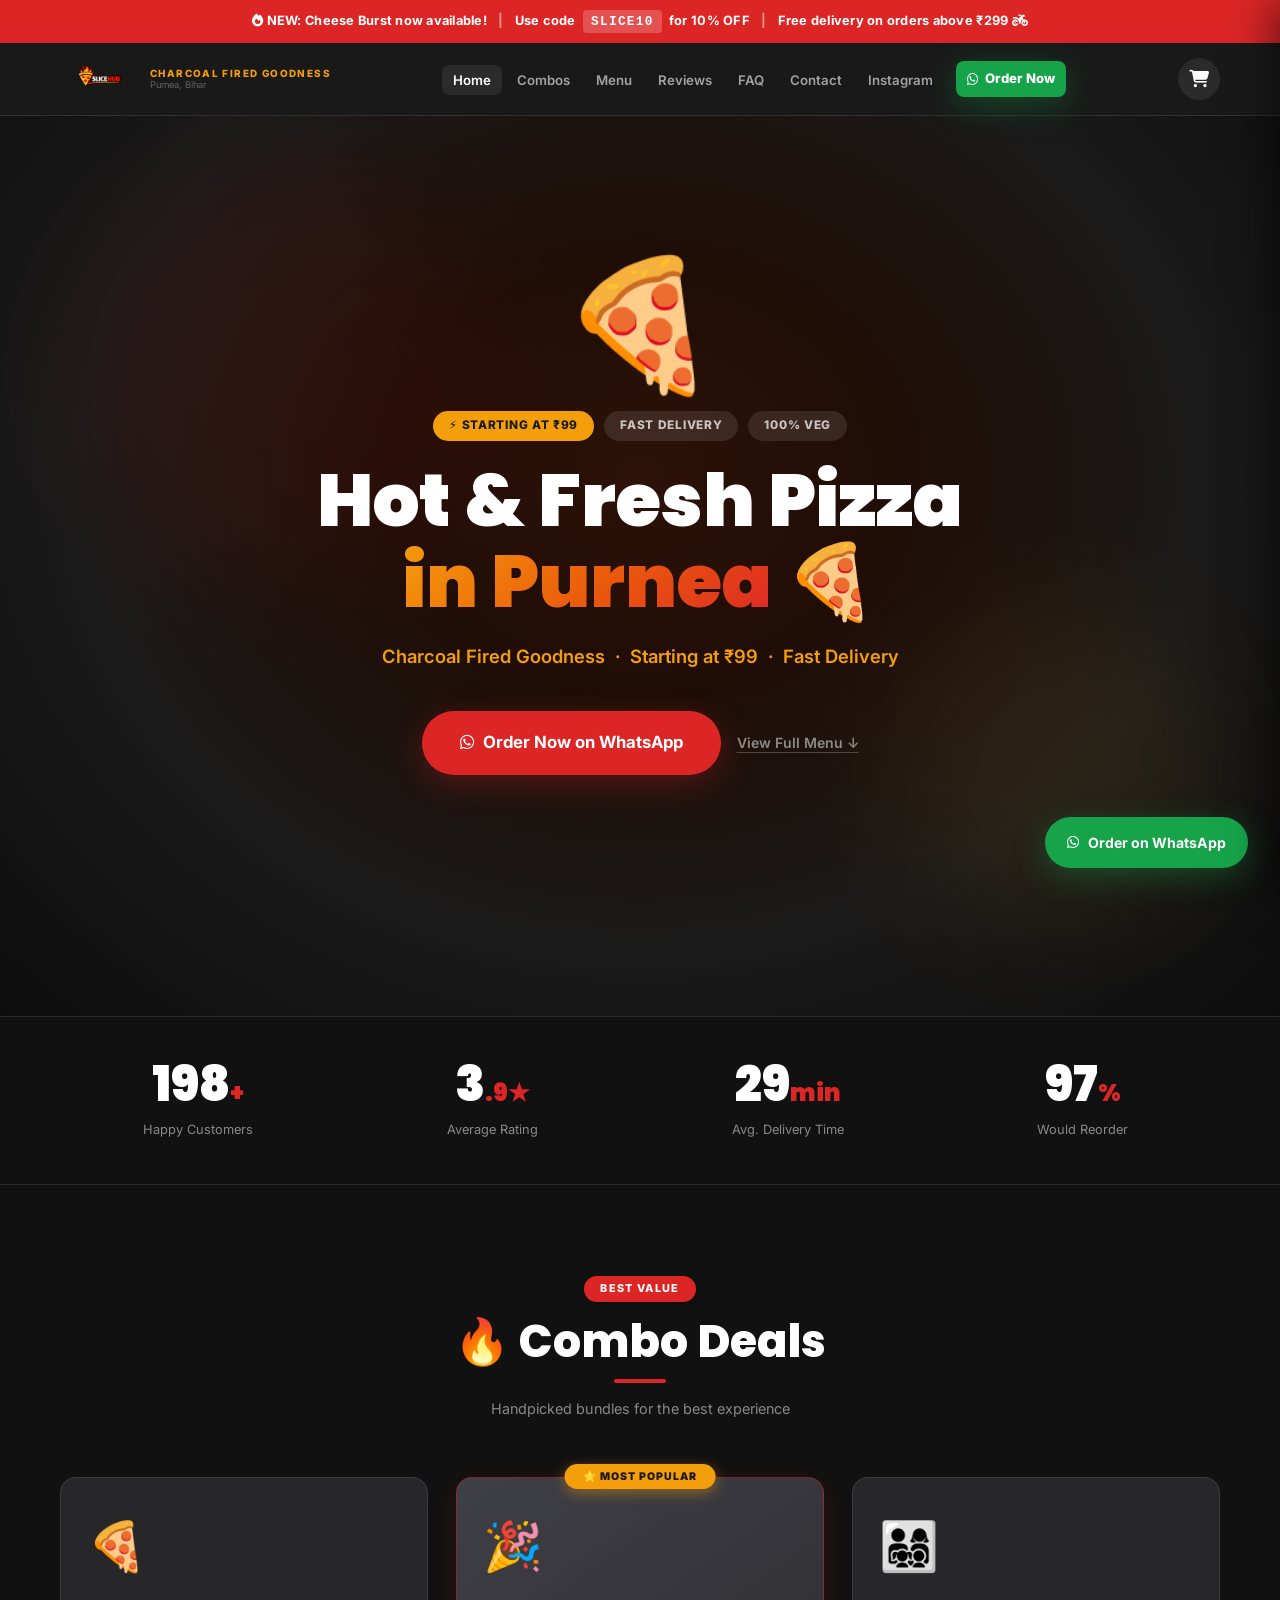
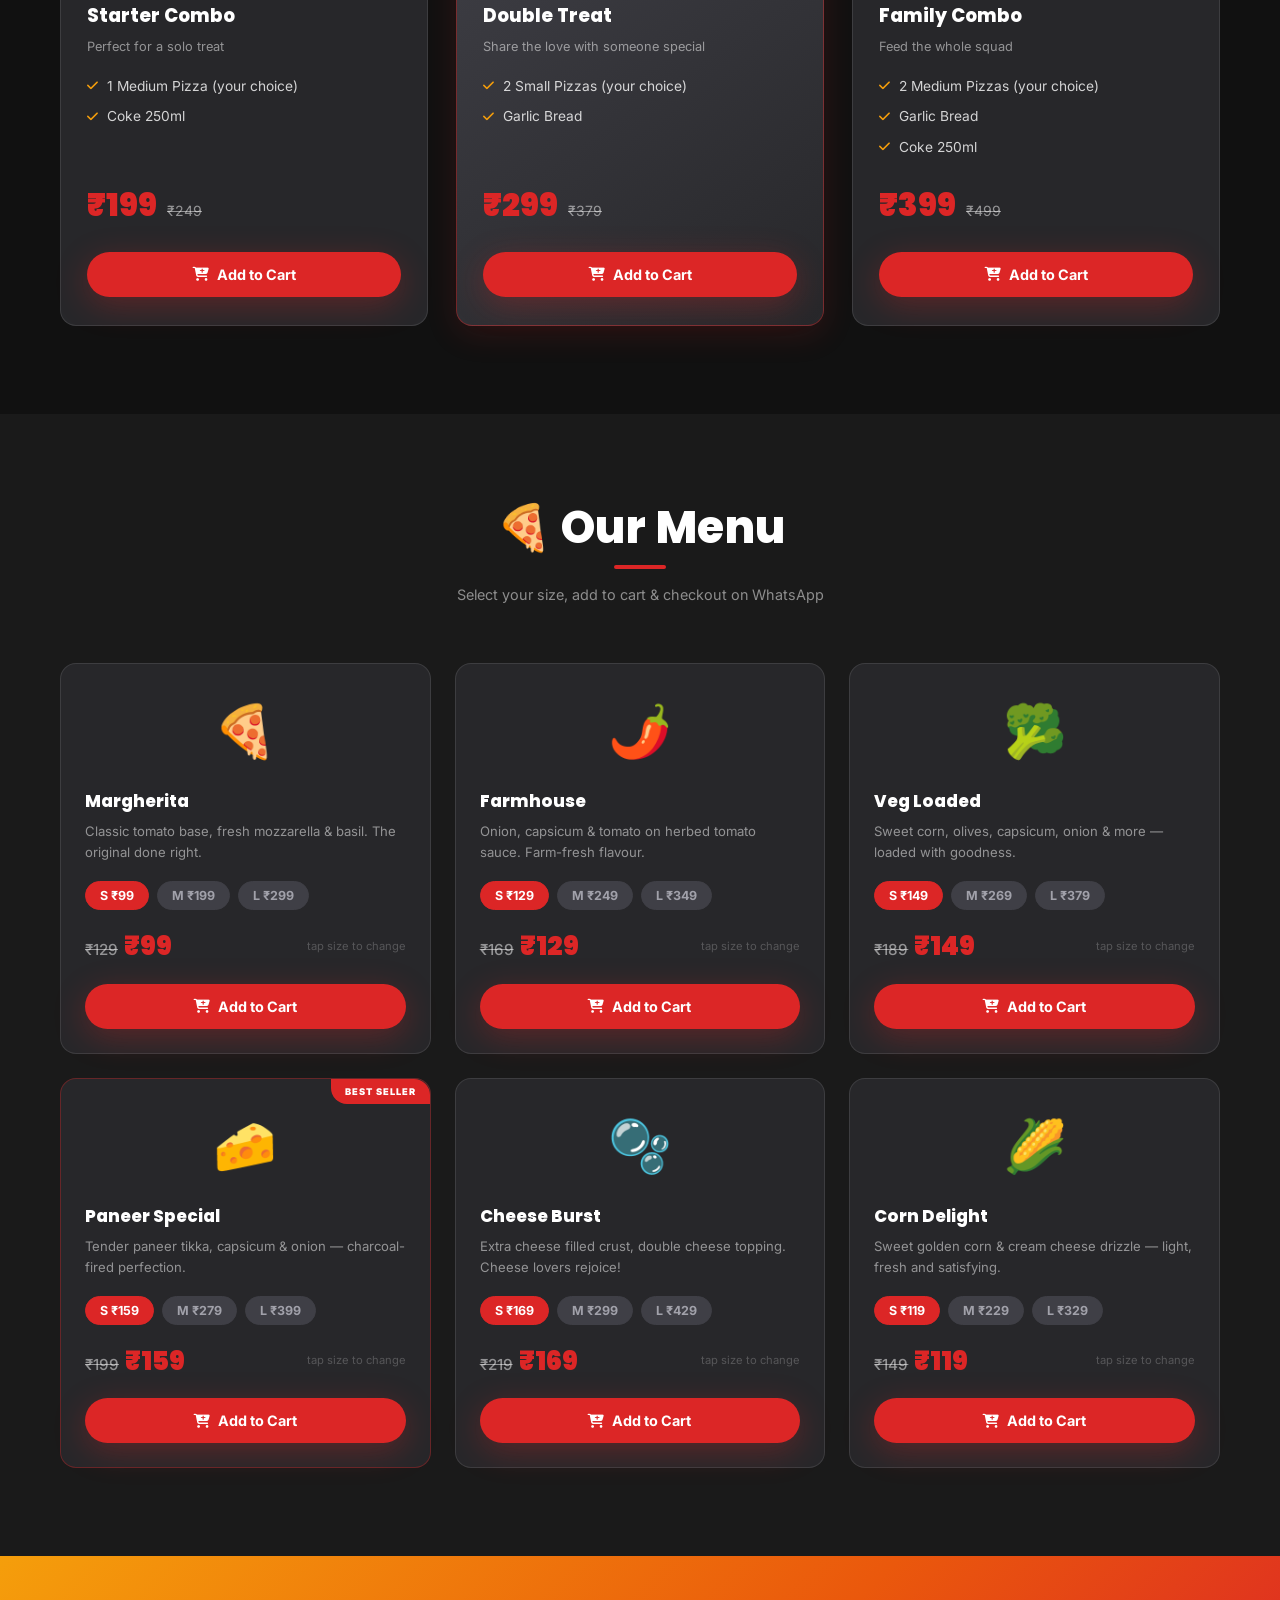
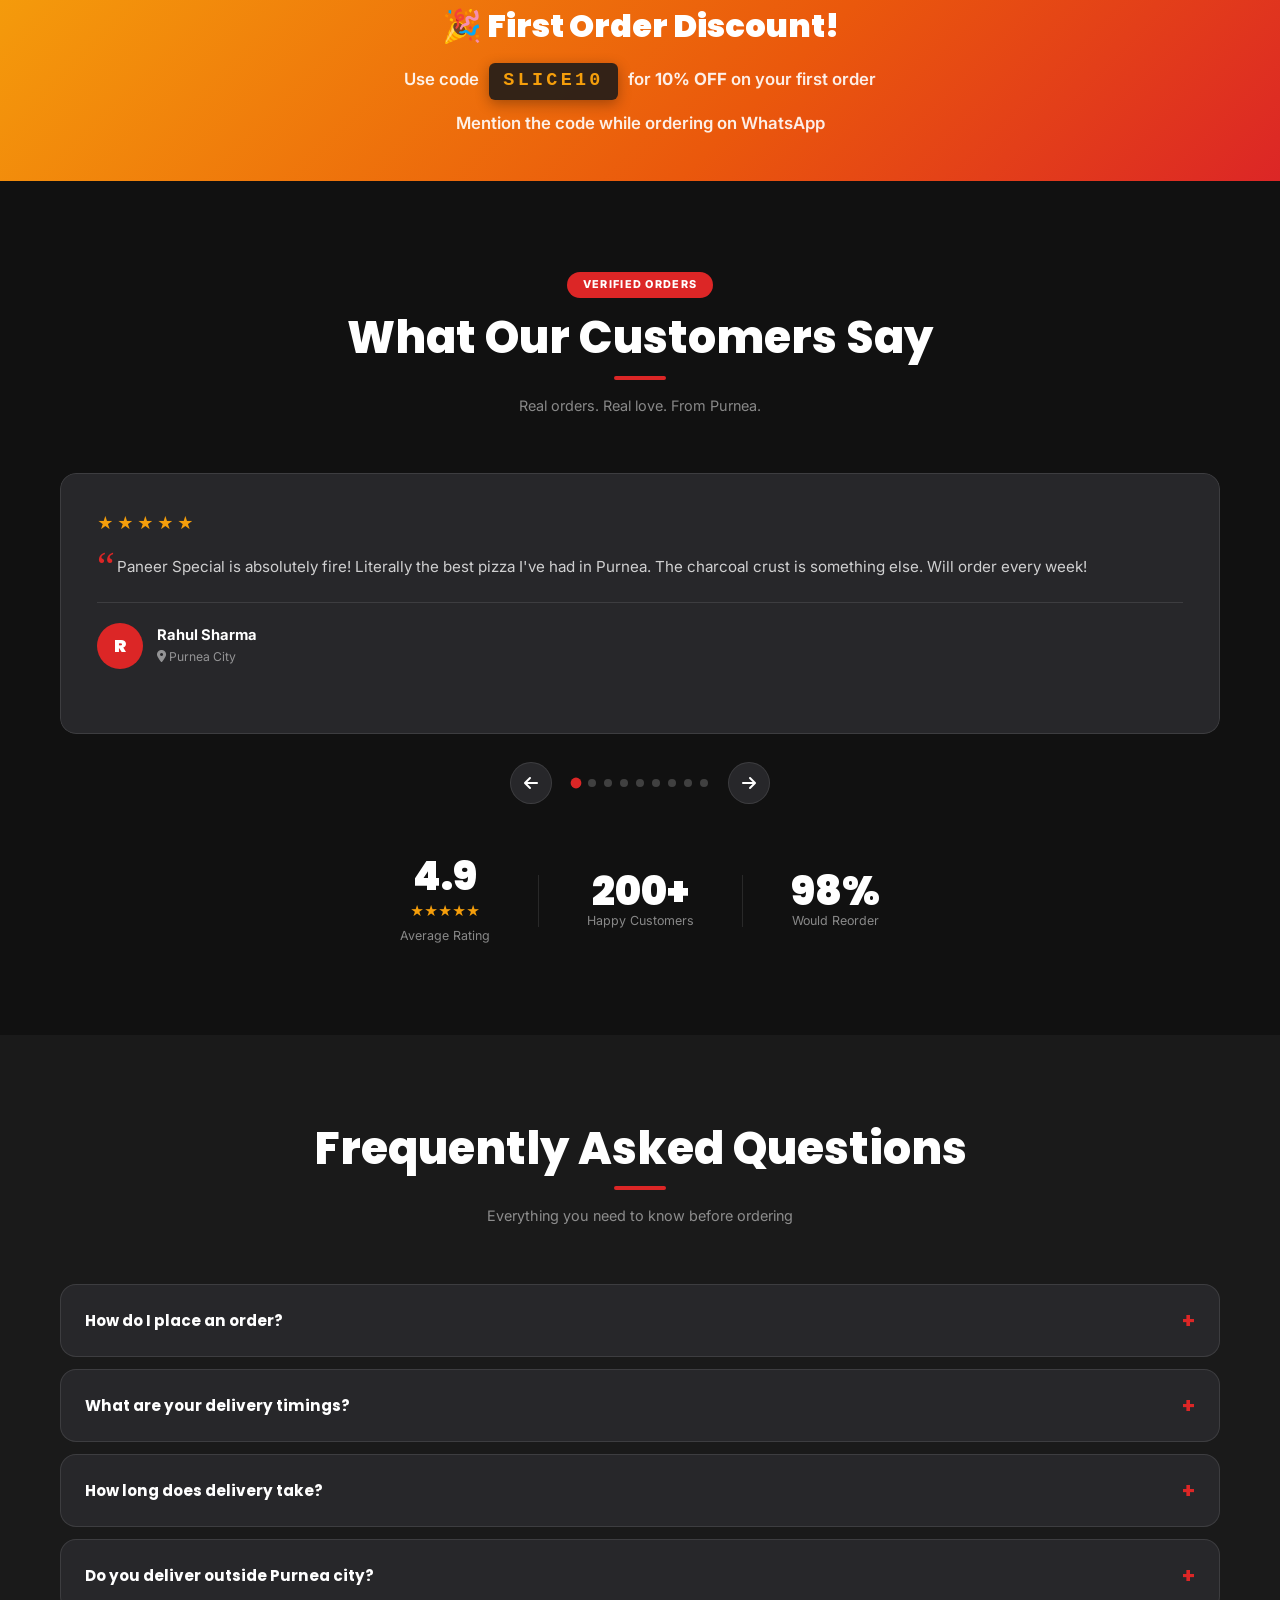
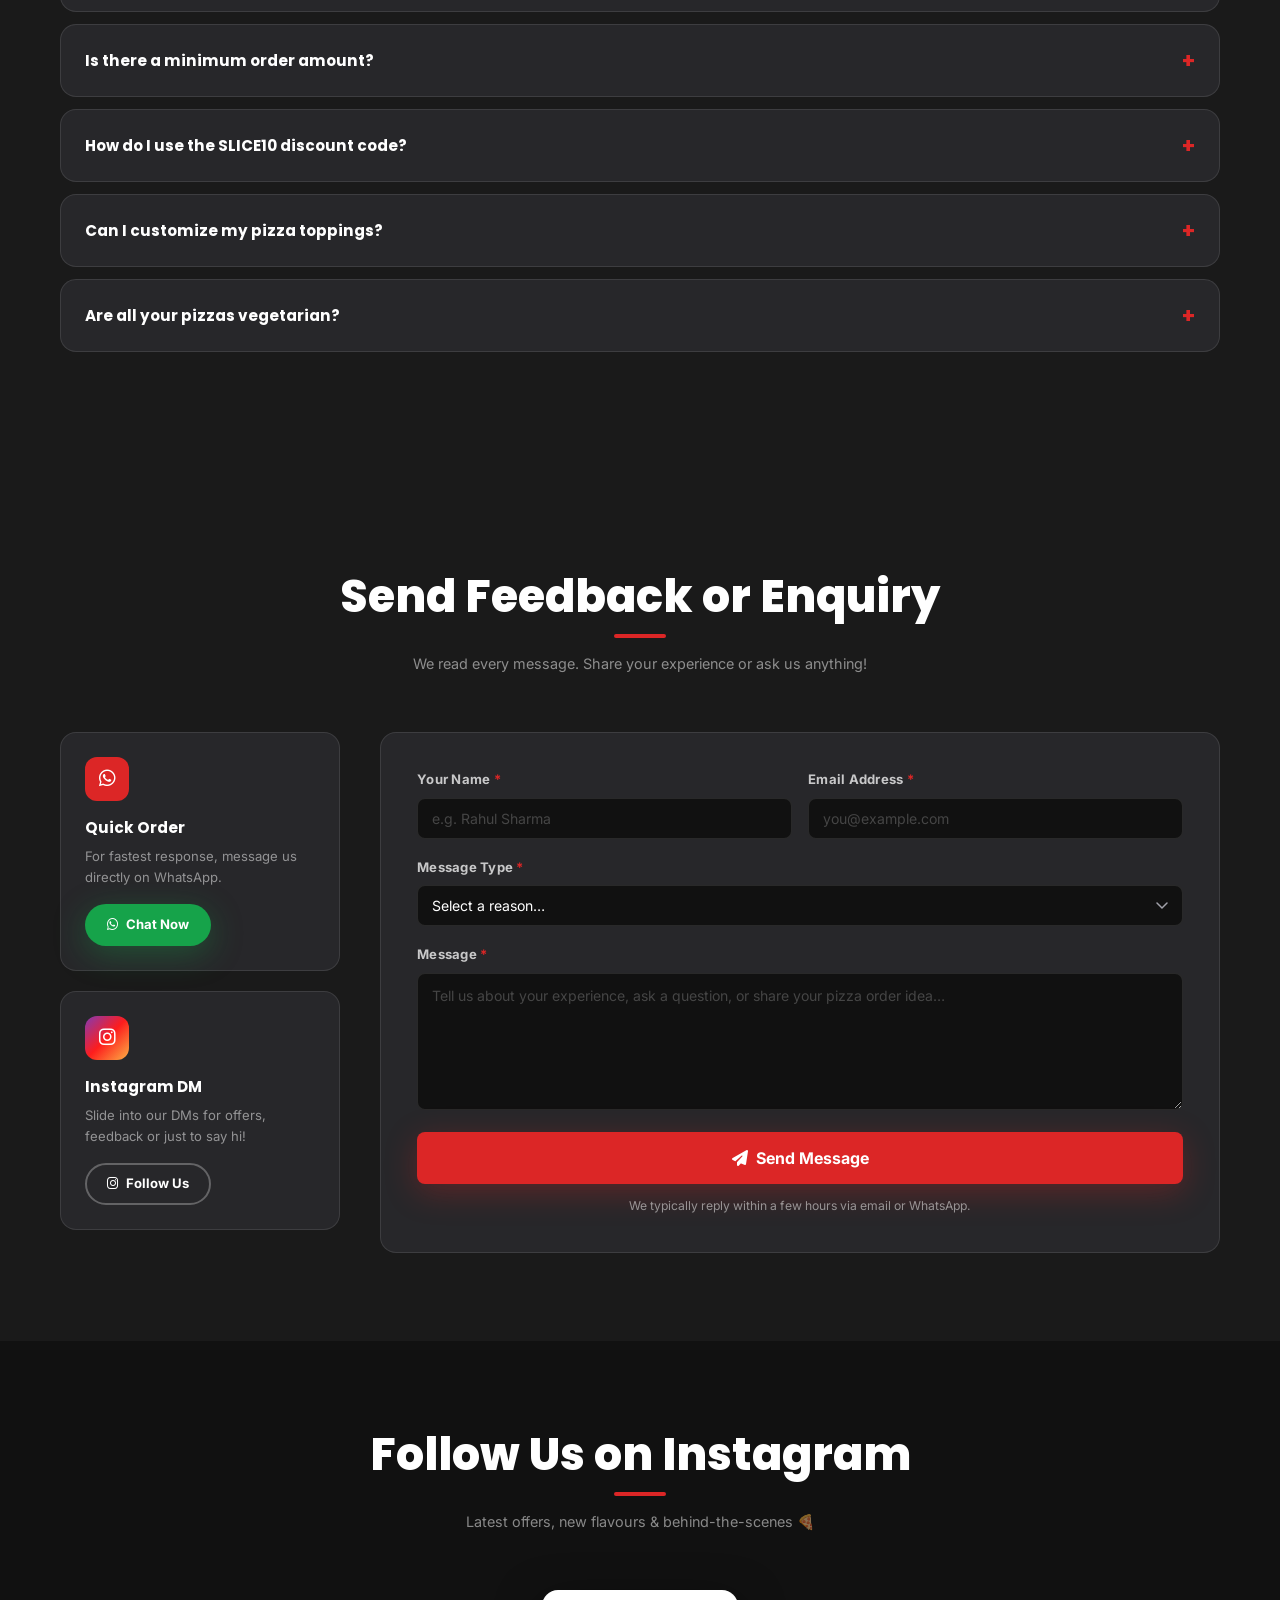
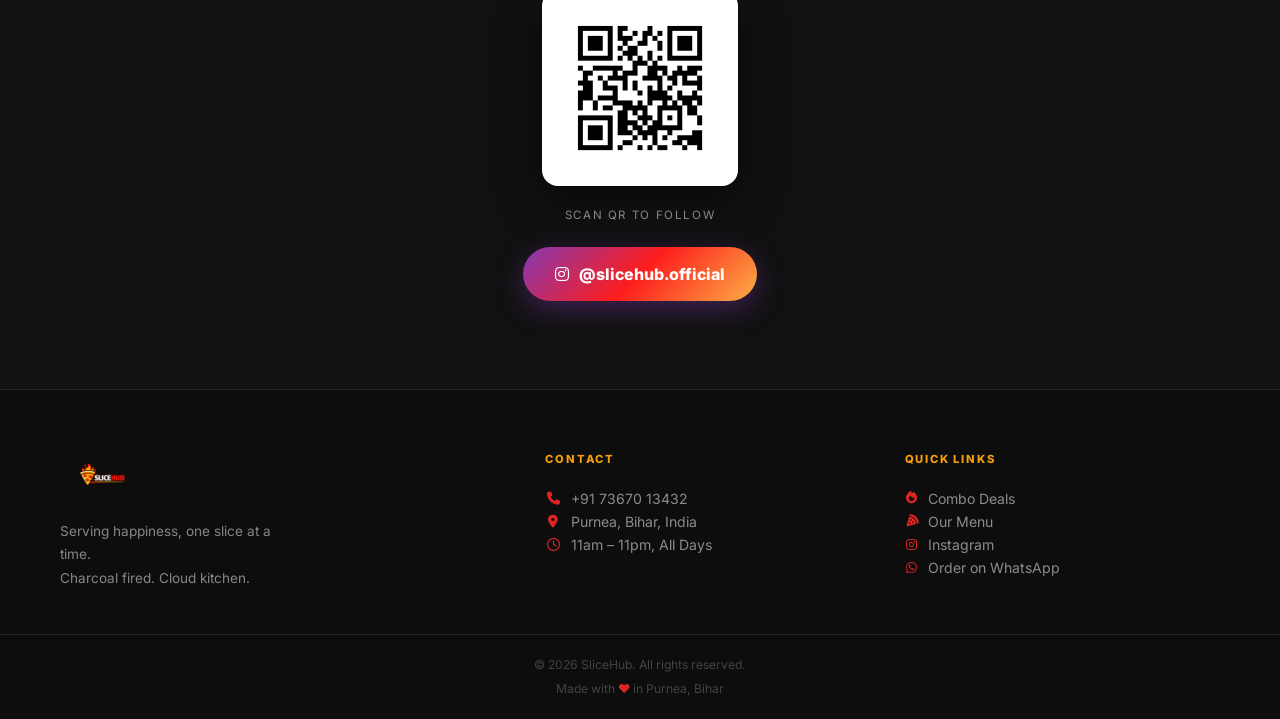
==== commit fad8f10e: "Updated UI and added cart feature" ====
--- a/index.html
+++ b/index.html
@@ -195,6 +195,7 @@
                   data-name="Starter Combo"
                   data-emoji="🍕"
                   data-price="199"
+                  data-mrp="249"
                   data-note="1 Medium Pizza + Coke"
                   onclick="addComboToCart(this)">
             <i class="fa-solid fa-cart-plus"></i> Add to Cart
@@ -219,6 +220,7 @@
                   data-name="Double Treat"
                   data-emoji="🎉"
                   data-price="299"
+                  data-mrp="379"
                   data-note="2 Small Pizzas + Garlic Bread"
                   onclick="addComboToCart(this)">
             <i class="fa-solid fa-cart-plus"></i> Add to Cart
@@ -243,6 +245,7 @@
                   data-name="Family Combo"
                   data-emoji="👨‍👩‍👧‍👦"
                   data-price="399"
+                  data-mrp="499"
                   data-note="2 Medium Pizzas + Garlic Bread + Coke"
                   onclick="addComboToCart(this)">
             <i class="fa-solid fa-cart-plus"></i> Add to Cart
@@ -271,15 +274,18 @@
           <h3 class="pizza-name">Margherita</h3>
           <p class="pizza-desc">Classic tomato base, fresh mozzarella &amp; basil. The original done right.</p>
           <div class="size-btns">
-            <button class="size-btn active" onclick="selectSize(this,'Small',99)">S ₹99</button>
-            <button class="size-btn"        onclick="selectSize(this,'Medium',199)">M ₹199</button>
-            <button class="size-btn"        onclick="selectSize(this,'Large',299)">L ₹299</button>
+            <button class="size-btn active" data-mrp="129" onclick="selectSize(this,'Small',99)">S ₹99</button>
+            <button class="size-btn"        data-mrp="249" onclick="selectSize(this,'Medium',199)">M ₹199</button>
+            <button class="size-btn"        data-mrp="379" onclick="selectSize(this,'Large',299)">L ₹299</button>
           </div>
           <div class="pizza-price-row">
-            <span class="pizza-price">₹99</span>
+            <div class="pizza-price-wrap">
+              <span class="pizza-mrp">₹129</span>
+              <span class="pizza-price">₹99</span>
+            </div>
             <span class="pizza-hint">tap size to change</span>
           </div>
-          <button class="btn btn-red btn-full add-to-cart-btn" data-size="Small" data-price="99" onclick="addToCart(this)">
+          <button class="btn btn-red btn-full add-to-cart-btn" data-size="Small" data-price="99" data-mrp="129" onclick="addToCart(this)">
             <i class="fa-solid fa-cart-plus"></i> Add to Cart
           </button>
         </div>
@@ -290,15 +296,18 @@
           <h3 class="pizza-name">Farmhouse</h3>
           <p class="pizza-desc">Onion, capsicum &amp; tomato on herbed tomato sauce. Farm-fresh flavour.</p>
           <div class="size-btns">
-            <button class="size-btn active" onclick="selectSize(this,'Small',129)">S ₹129</button>
-            <button class="size-btn"        onclick="selectSize(this,'Medium',249)">M ₹249</button>
-            <button class="size-btn"        onclick="selectSize(this,'Large',349)">L ₹349</button>
+            <button class="size-btn active" data-mrp="169" onclick="selectSize(this,'Small',129)">S ₹129</button>
+            <button class="size-btn"        data-mrp="319" onclick="selectSize(this,'Medium',249)">M ₹249</button>
+            <button class="size-btn"        data-mrp="449" onclick="selectSize(this,'Large',349)">L ₹349</button>
           </div>
           <div class="pizza-price-row">
-            <span class="pizza-price">₹129</span>
+            <div class="pizza-price-wrap">
+              <span class="pizza-mrp">₹169</span>
+              <span class="pizza-price">₹129</span>
+            </div>
             <span class="pizza-hint">tap size to change</span>
           </div>
-          <button class="btn btn-red btn-full add-to-cart-btn" data-size="Small" data-price="129" onclick="addToCart(this)">
+          <button class="btn btn-red btn-full add-to-cart-btn" data-size="Small" data-price="129" data-mrp="169" onclick="addToCart(this)">
             <i class="fa-solid fa-cart-plus"></i> Add to Cart
           </button>
         </div>
@@ -309,15 +318,18 @@
           <h3 class="pizza-name">Veg Loaded</h3>
           <p class="pizza-desc">Sweet corn, olives, capsicum, onion &amp; more — loaded with goodness.</p>
           <div class="size-btns">
-            <button class="size-btn active" onclick="selectSize(this,'Small',149)">S ₹149</button>
-            <button class="size-btn"        onclick="selectSize(this,'Medium',269)">M ₹269</button>
-            <button class="size-btn"        onclick="selectSize(this,'Large',379)">L ₹379</button>
+            <button class="size-btn active" data-mrp="189" onclick="selectSize(this,'Small',149)">S ₹149</button>
+            <button class="size-btn"        data-mrp="339" onclick="selectSize(this,'Medium',269)">M ₹269</button>
+            <button class="size-btn"        data-mrp="469" onclick="selectSize(this,'Large',379)">L ₹379</button>
           </div>
           <div class="pizza-price-row">
-            <span class="pizza-price">₹149</span>
+            <div class="pizza-price-wrap">
+              <span class="pizza-mrp">₹189</span>
+              <span class="pizza-price">₹149</span>
+            </div>
             <span class="pizza-hint">tap size to change</span>
           </div>
-          <button class="btn btn-red btn-full add-to-cart-btn" data-size="Small" data-price="149" onclick="addToCart(this)">
+          <button class="btn btn-red btn-full add-to-cart-btn" data-size="Small" data-price="149" data-mrp="189" onclick="addToCart(this)">
             <i class="fa-solid fa-cart-plus"></i> Add to Cart
           </button>
         </div>
@@ -329,15 +341,18 @@
           <h3 class="pizza-name">Paneer Special</h3>
           <p class="pizza-desc">Tender paneer tikka, capsicum &amp; onion — charcoal-fired perfection.</p>
           <div class="size-btns">
-            <button class="size-btn active" onclick="selectSize(this,'Small',159)">S ₹159</button>
-            <button class="size-btn"        onclick="selectSize(this,'Medium',279)">M ₹279</button>
-            <button class="size-btn"        onclick="selectSize(this,'Large',399)">L ₹399</button>
+            <button class="size-btn active" data-mrp="199" onclick="selectSize(this,'Small',159)">S ₹159</button>
+            <button class="size-btn"        data-mrp="349" onclick="selectSize(this,'Medium',279)">M ₹279</button>
+            <button class="size-btn"        data-mrp="499" onclick="selectSize(this,'Large',399)">L ₹399</button>
           </div>
           <div class="pizza-price-row">
-            <span class="pizza-price">₹159</span>
+            <div class="pizza-price-wrap">
+              <span class="pizza-mrp">₹199</span>
+              <span class="pizza-price">₹159</span>
+            </div>
             <span class="pizza-hint">tap size to change</span>
           </div>
-          <button class="btn btn-red btn-full add-to-cart-btn" data-size="Small" data-price="159" onclick="addToCart(this)">
+          <button class="btn btn-red btn-full add-to-cart-btn" data-size="Small" data-price="159" data-mrp="199" onclick="addToCart(this)">
             <i class="fa-solid fa-cart-plus"></i> Add to Cart
           </button>
         </div>
@@ -348,15 +363,18 @@
           <h3 class="pizza-name">Cheese Burst</h3>
           <p class="pizza-desc">Extra cheese filled crust, double cheese topping. Cheese lovers rejoice!</p>
           <div class="size-btns">
-            <button class="size-btn active" onclick="selectSize(this,'Small',169)">S ₹169</button>
-            <button class="size-btn"        onclick="selectSize(this,'Medium',299)">M ₹299</button>
-            <button class="size-btn"        onclick="selectSize(this,'Large',429)">L ₹429</button>
+            <button class="size-btn active" data-mrp="219" onclick="selectSize(this,'Small',169)">S ₹169</button>
+            <button class="size-btn"        data-mrp="379" onclick="selectSize(this,'Medium',299)">M ₹299</button>
+            <button class="size-btn"        data-mrp="539" onclick="selectSize(this,'Large',429)">L ₹429</button>
           </div>
           <div class="pizza-price-row">
-            <span class="pizza-price">₹169</span>
+            <div class="pizza-price-wrap">
+              <span class="pizza-mrp">₹219</span>
+              <span class="pizza-price">₹169</span>
+            </div>
             <span class="pizza-hint">tap size to change</span>
           </div>
-          <button class="btn btn-red btn-full add-to-cart-btn" data-size="Small" data-price="169" onclick="addToCart(this)">
+          <button class="btn btn-red btn-full add-to-cart-btn" data-size="Small" data-price="169" data-mrp="219" onclick="addToCart(this)">
             <i class="fa-solid fa-cart-plus"></i> Add to Cart
           </button>
         </div>
@@ -367,15 +385,18 @@
           <h3 class="pizza-name">Corn Delight</h3>
           <p class="pizza-desc">Sweet golden corn &amp; cream cheese drizzle — light, fresh and satisfying.</p>
           <div class="size-btns">
-            <button class="size-btn active" onclick="selectSize(this,'Small',119)">S ₹119</button>
-            <button class="size-btn"        onclick="selectSize(this,'Medium',229)">M ₹229</button>
-            <button class="size-btn"        onclick="selectSize(this,'Large',329)">L ₹329</button>
+            <button class="size-btn active" data-mrp="149" onclick="selectSize(this,'Small',119)">S ₹119</button>
+            <button class="size-btn"        data-mrp="289" onclick="selectSize(this,'Medium',229)">M ₹229</button>
+            <button class="size-btn"        data-mrp="419" onclick="selectSize(this,'Large',329)">L ₹329</button>
           </div>
           <div class="pizza-price-row">
-            <span class="pizza-price">₹119</span>
+            <div class="pizza-price-wrap">
+              <span class="pizza-mrp">₹149</span>
+              <span class="pizza-price">₹119</span>
+            </div>
             <span class="pizza-hint">tap size to change</span>
           </div>
-          <button class="btn btn-red btn-full add-to-cart-btn" data-size="Small" data-price="119" onclick="addToCart(this)">
+          <button class="btn btn-red btn-full add-to-cart-btn" data-size="Small" data-price="119" data-mrp="149" onclick="addToCart(this)">
             <i class="fa-solid fa-cart-plus"></i> Add to Cart
           </button>
         </div>
--- a/styles.css
+++ b/styles.css
@@ -484,6 +484,8 @@
 .size-btn.active { background: var(--red); color: var(--white); border-color: var(--red); }
 
 .pizza-price-row { display: flex; align-items: center; justify-content: space-between; margin-bottom: 16px; }
+.pizza-price-wrap { display: flex; align-items: baseline; gap: 6px; }
+.pizza-mrp  { font-size: 0.95rem; color: var(--muted); text-decoration: line-through; font-weight: 500; }
 .pizza-price { font-family: 'Poppins', sans-serif; font-size: 1.65rem; font-weight: 900; color: var(--red); }
 .pizza-hint  { font-size: 0.7rem; color: rgba(255,255,255,0.22); }
 
@@ -1357,24 +1359,68 @@
 }
 .add-to-cart-btn:active { transform: scale(0.97); }
 
+/* ---- Cart item MRP ---- */
+.cart-item-mrp       { color: var(--muted); font-size: 0.78rem; }
+.cart-item-price-each{ color: var(--dim);   font-size: 0.78rem; font-weight: 600; }
+
 /* ---- Savings badge ---- */
 @keyframes savingsPop {
-  0%   { transform: scale(0.88); opacity: 0; }
-  60%  { transform: scale(1.04); }
-  100% { transform: scale(1);    opacity: 1; }
+  0%   { transform: scale(0.9) translateY(6px); opacity: 0; }
+  65%  { transform: scale(1.03) translateY(-1px); }
+  100% { transform: scale(1) translateY(0);    opacity: 1; }
 }
 
 .savings-badge {
-  background: linear-gradient(135deg, rgba(22,163,74,0.18), rgba(22,163,74,0.08));
-  border: 1.5px solid rgba(22,163,74,0.4);
+  background: linear-gradient(135deg, rgba(22,163,74,0.2), rgba(16,185,129,0.1));
+  border: 1.5px solid rgba(74,222,128,0.35);
+  border-radius: var(--radius-sm);
+  padding: 12px 14px;
+  animation: savingsPop 0.4s cubic-bezier(0.34, 1.56, 0.64, 1) both;
+}
+.savings-badge-top {
+  display: flex;
+  align-items: center;
+  gap: 10px;
+}
+.savings-icon { font-size: 1.4rem; flex-shrink: 0; }
+.savings-text {
+  display: flex;
+  flex-direction: column;
+  gap: 2px;
+}
+.savings-label {
+  font-size: 0.72rem;
+  font-weight: 600;
+  color: rgba(74,222,128,0.7);
+  text-transform: uppercase;
+  letter-spacing: 0.08em;
+}
+.savings-amount {
+  font-family: 'Poppins', sans-serif;
+  font-size: 1.15rem;
+  font-weight: 800;
   color: #4ade80;
-  font-size: 0.83rem;
-  font-weight: 700;
-  text-align: center;
-  padding: 10px 14px;
-  border-radius: var(--radius-sm);
-  animation: savingsPop 0.35s cubic-bezier(0.34, 1.56, 0.64, 1) both;
-  line-height: 1.4;
+  line-height: 1;
+}
+.savings-pct {
+  font-size: 0.8rem;
+  font-weight: 600;
+  color: rgba(74,222,128,0.8);
+}
+.savings-chips {
+  display: flex;
+  flex-wrap: wrap;
+  gap: 5px;
+  margin-top: 9px;
+}
+.savings-chip {
+  background: rgba(22,163,74,0.15);
+  border: 1px solid rgba(74,222,128,0.2);
+  color: #86efac;
+  font-size: 0.7rem;
+  font-weight: 600;
+  padding: 3px 9px;
+  border-radius: 999px;
 }
 
 /* ---- Free delivery unlock banner ---- */
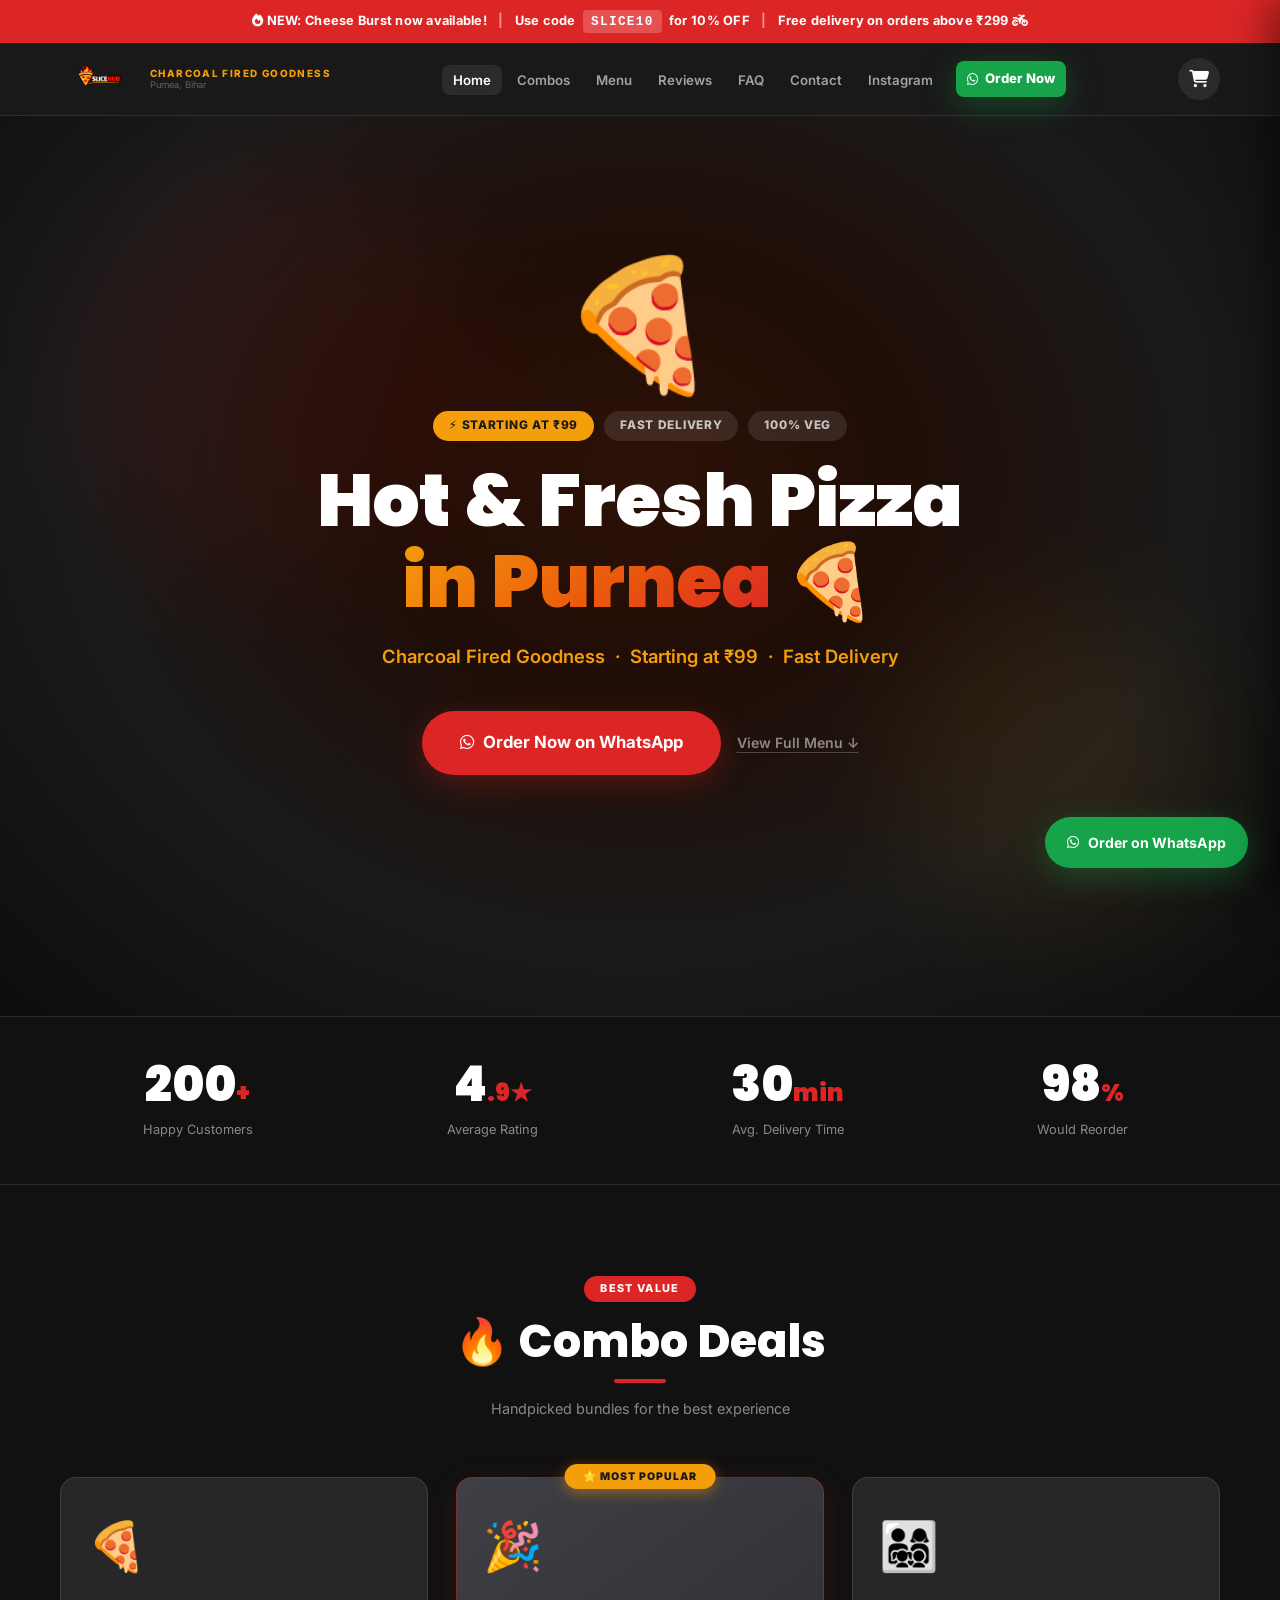
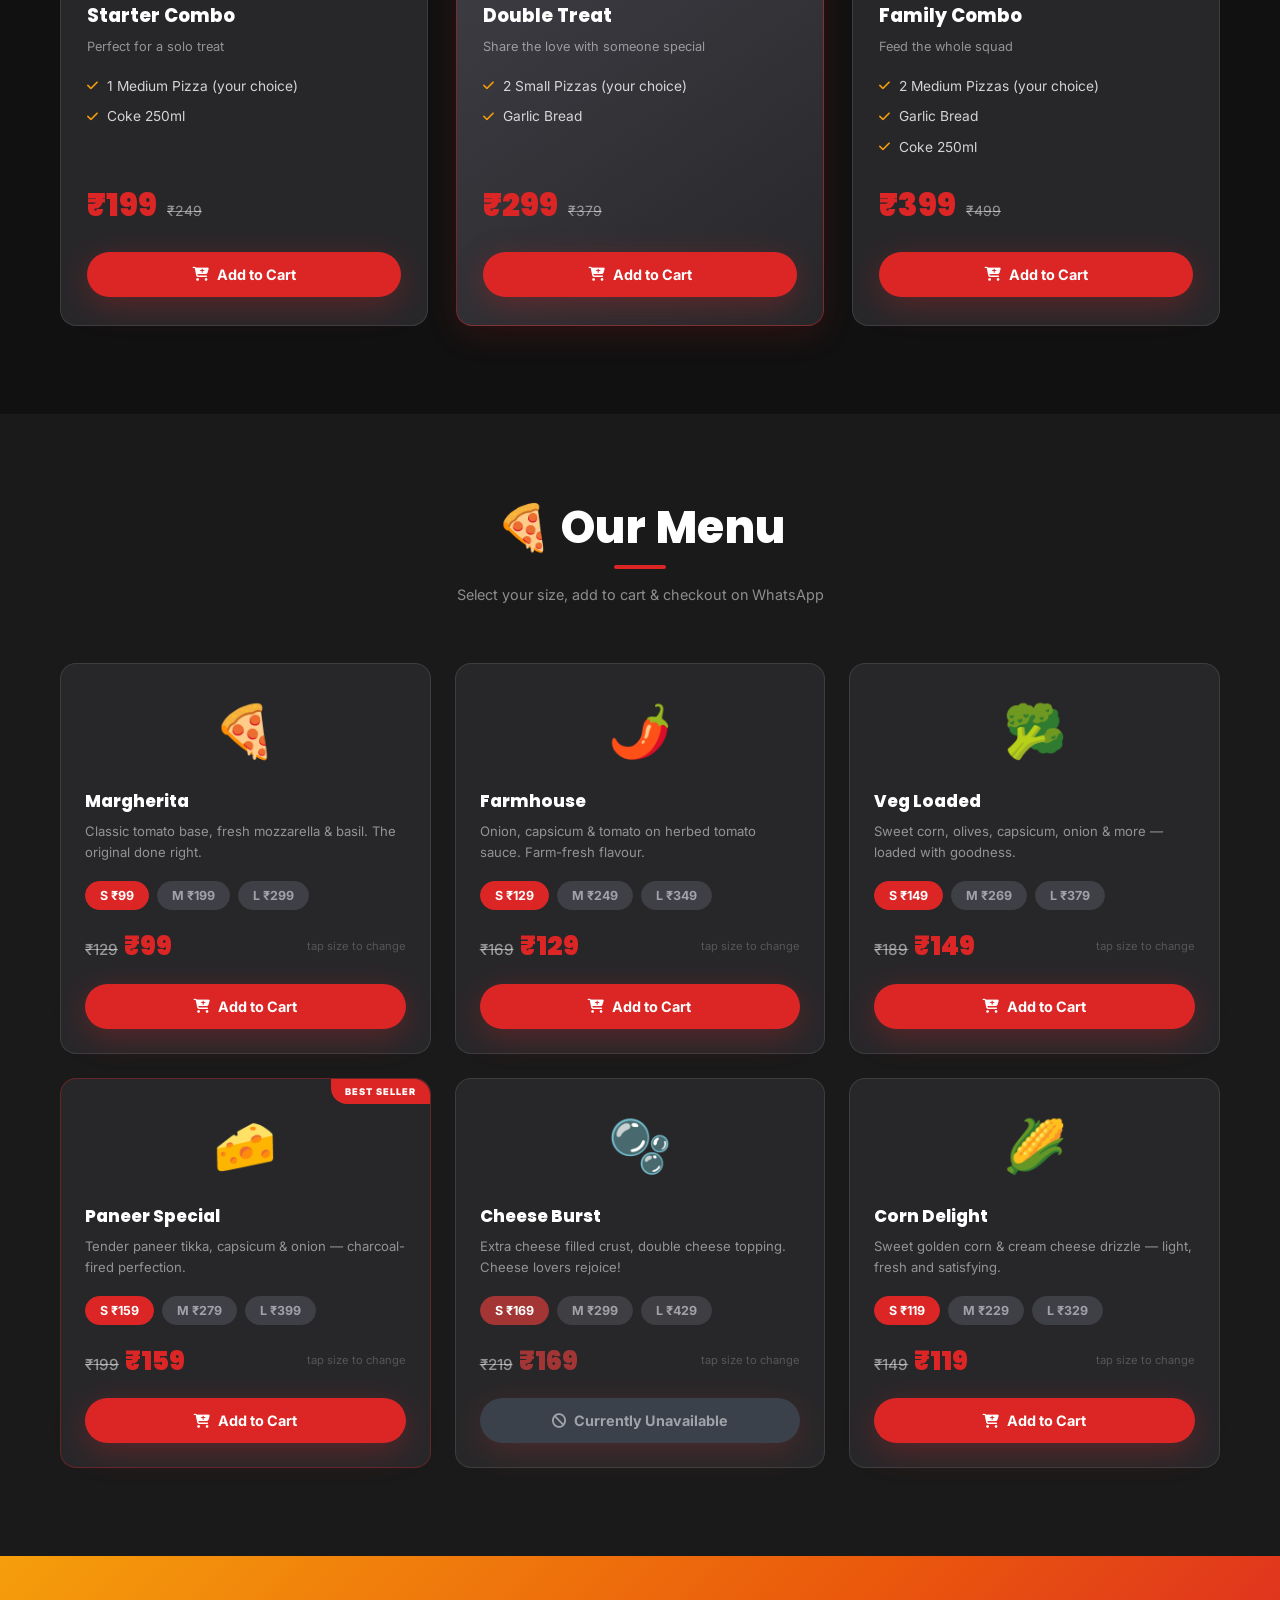
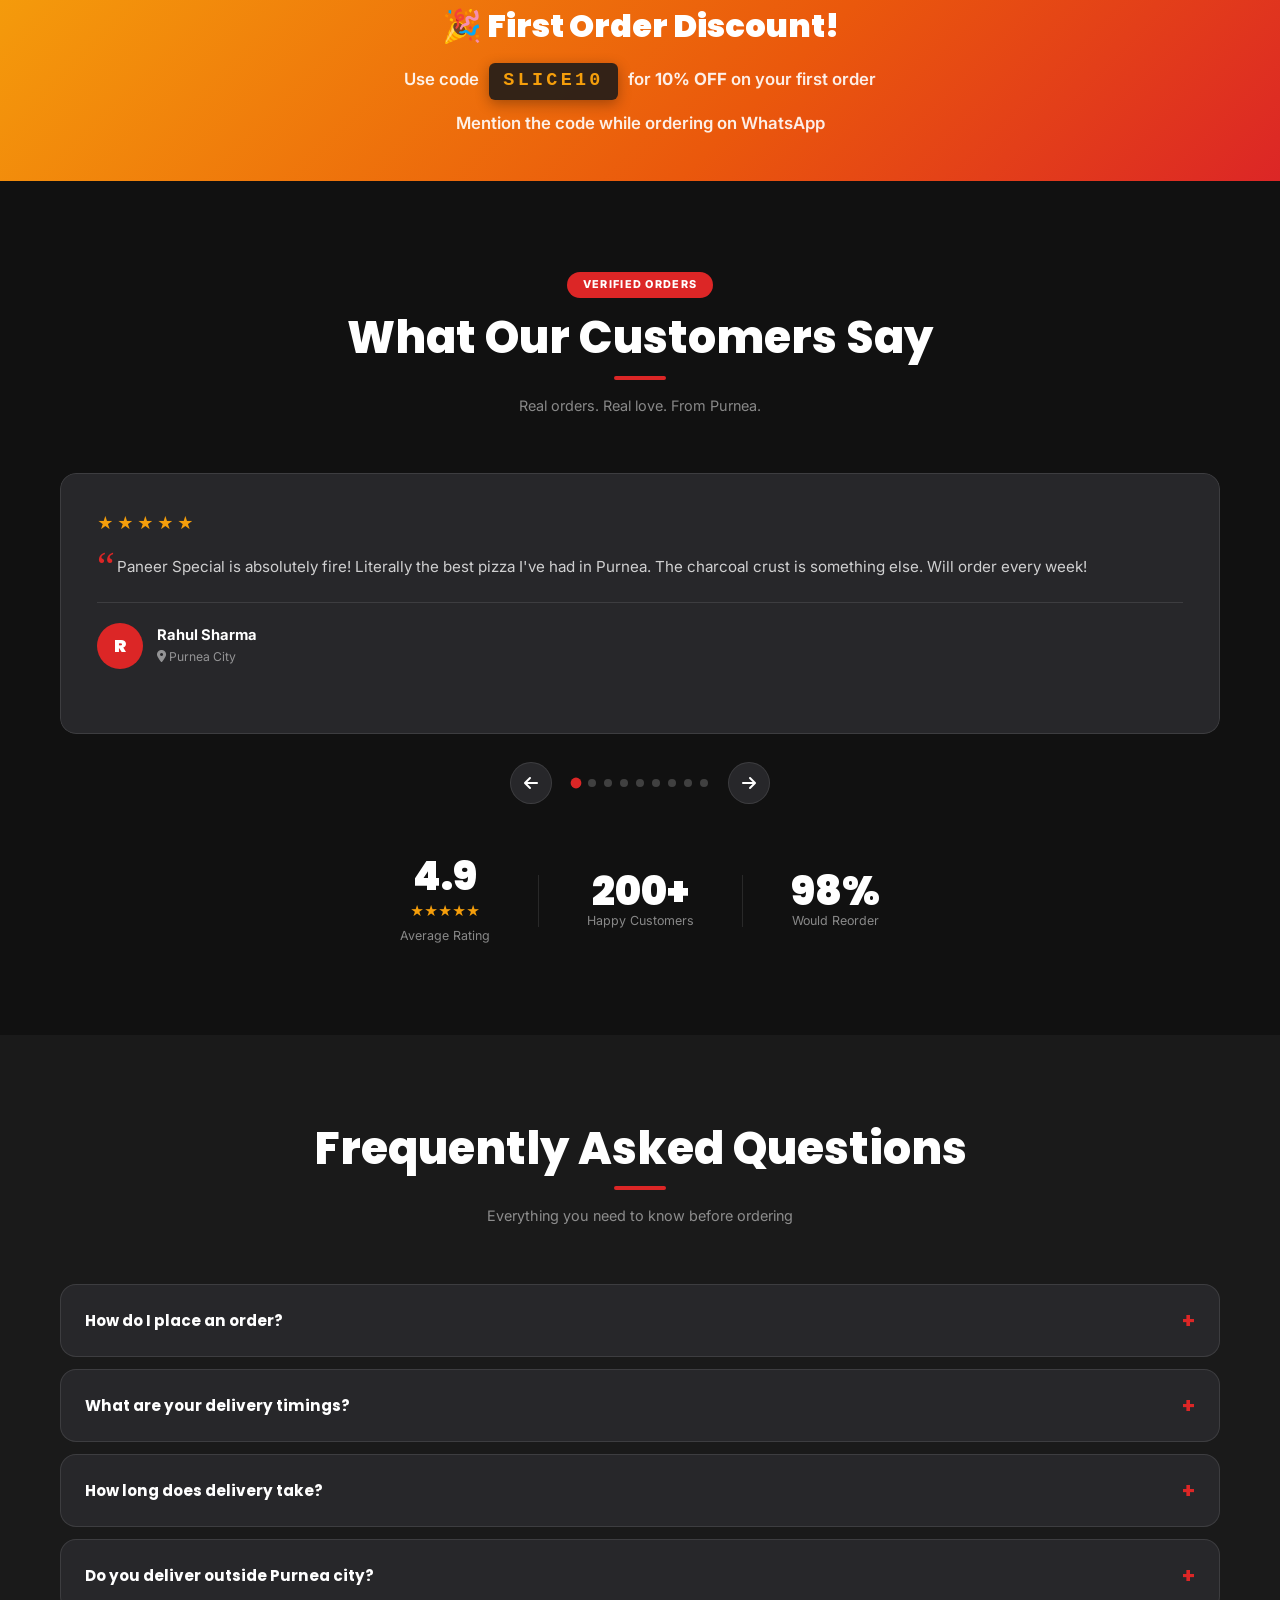
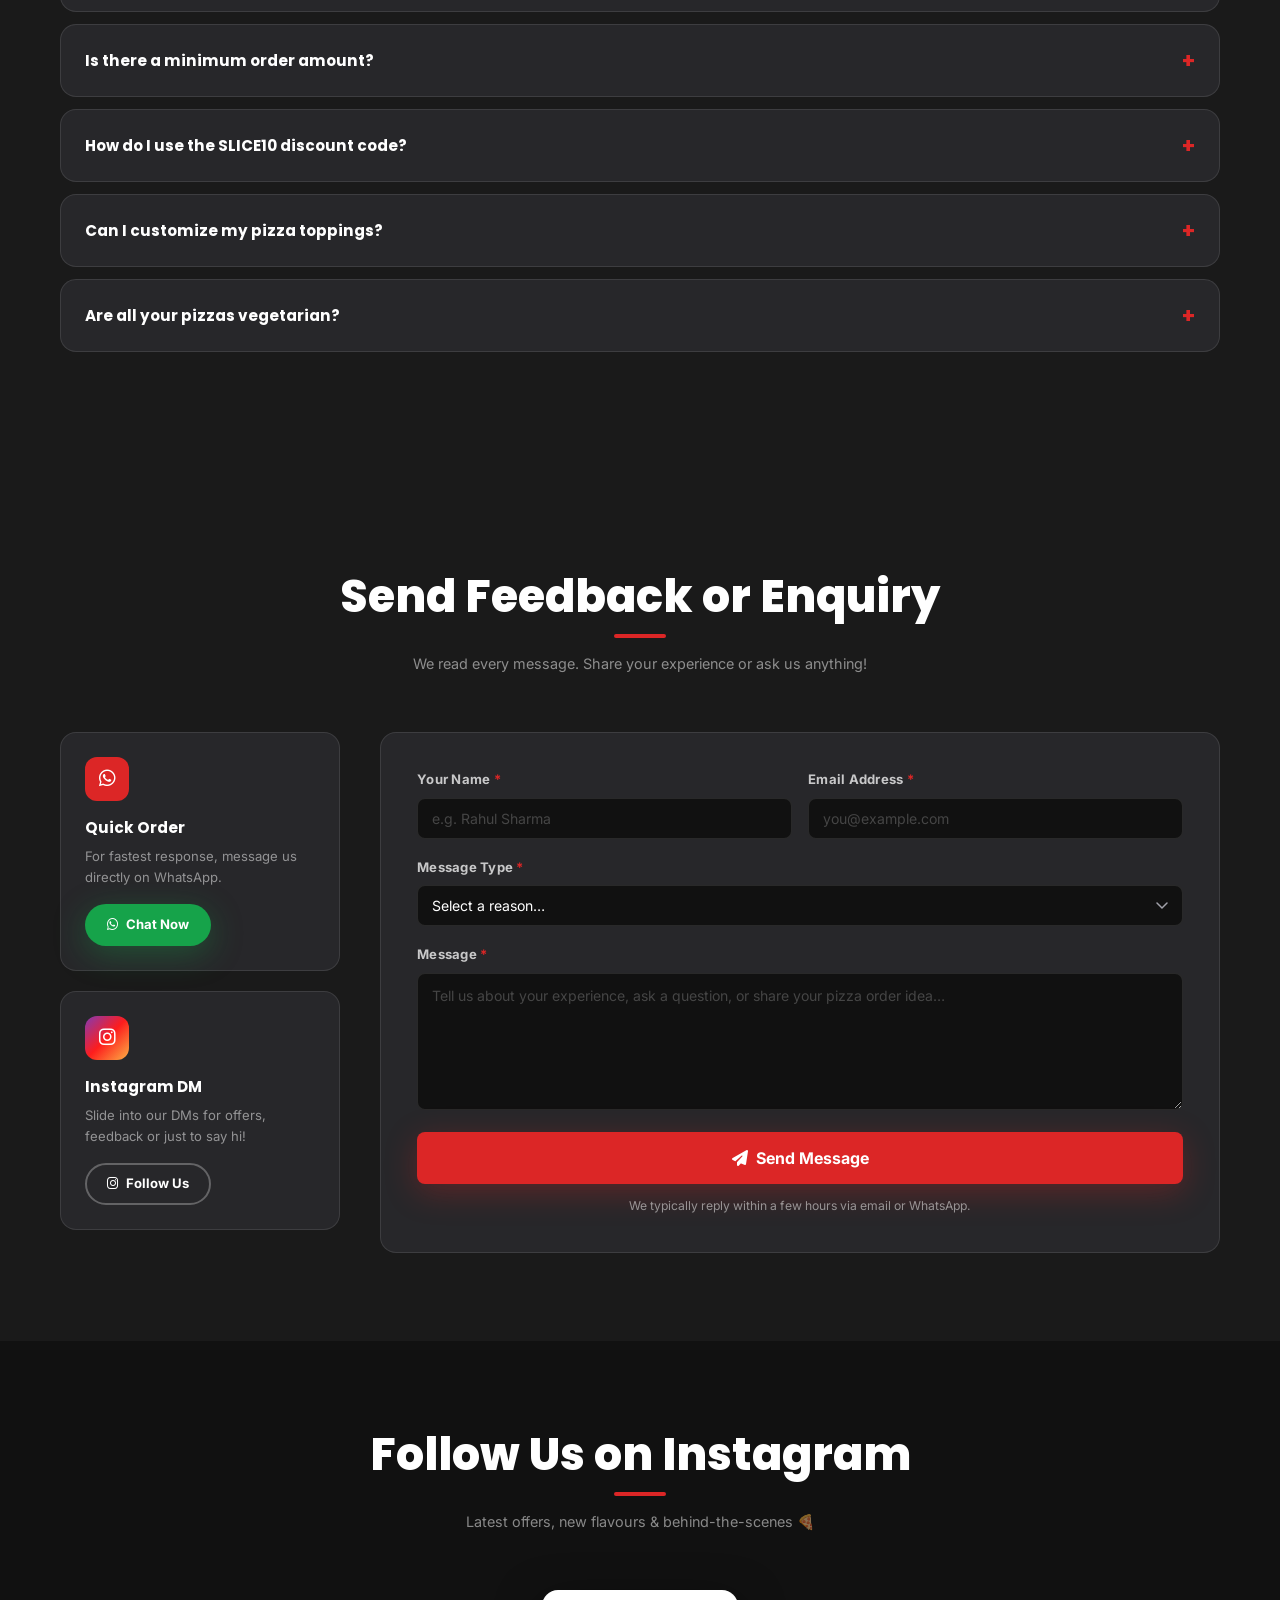
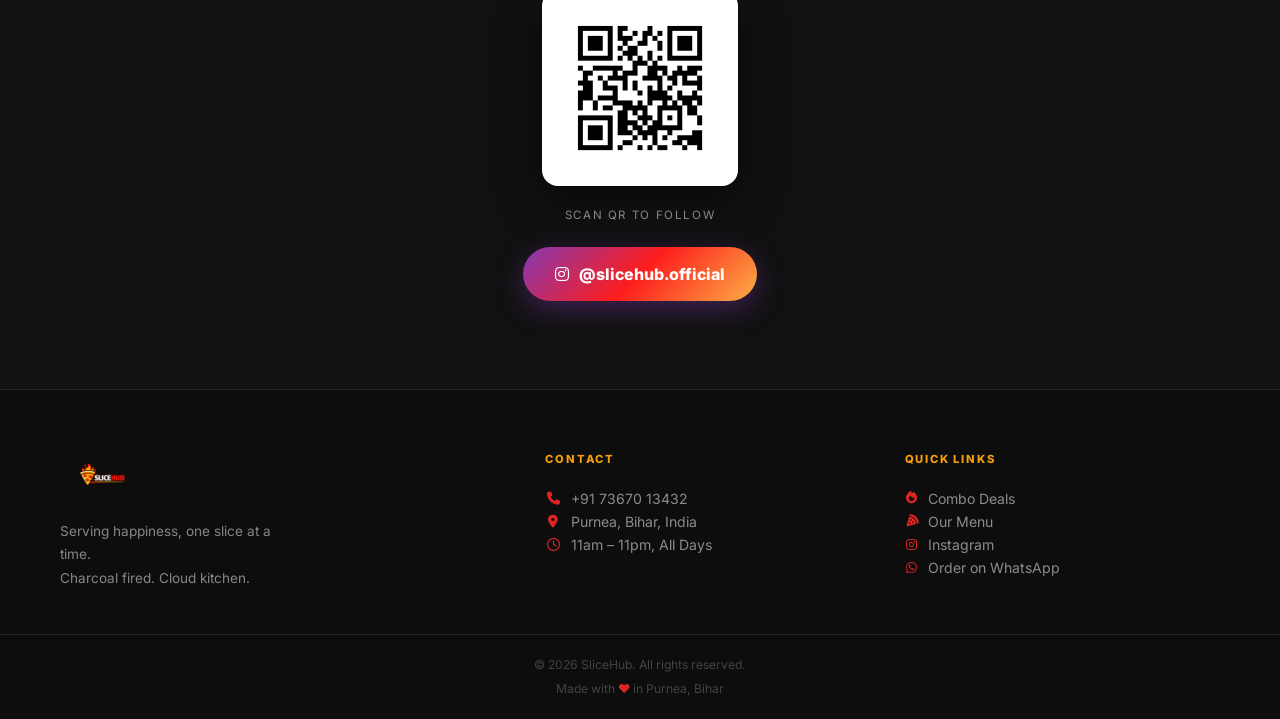
==== commit 80153070: "Updated UI and added cart feature" ====
--- a/index.html
+++ b/index.html
@@ -873,8 +873,11 @@
         <i class="fa-solid fa-xmark"></i>
       </button>
     </div>
-    <div class="cart-items" id="cartItems"></div>
-    <div class="cart-footer" id="cartFooter"></div>
+    <div class="cart-body">
+      <div class="cart-items" id="cartItems"></div>
+      <div class="cart-footer" id="cartFooter"></div>
+    </div>
+    <div class="cart-checkout-bar" id="cartCheckoutBar"></div>
   </div>
 
   <!-- Cart toast -->
--- a/styles.css
+++ b/styles.css
@@ -450,6 +450,29 @@
 }
 .pizza-card.bestseller { border-color: rgba(220,38,38,0.35); }
 
+/* ---- Unavailable state ---- */
+.pizza-card.unavailable,
+.combo-card.unavailable {
+  opacity: 0.55;
+  filter: grayscale(40%);
+}
+.pizza-card.unavailable:hover,
+.combo-card.unavailable:hover {
+  transform: none;
+  box-shadow: none;
+  border-color: var(--border);
+}
+.pizza-card.unavailable .size-btn,
+.btn-unavailable {
+  cursor: not-allowed !important;
+  pointer-events: none;
+}
+.btn-unavailable {
+  background: #374151 !important;
+  color: #9ca3af !important;
+  border-color: transparent !important;
+}
+
 .pizza-ribbon {
   position: absolute;
   top: 0; right: 0;
@@ -1095,15 +1118,21 @@
 }
 .cart-close:hover { background: rgba(255,255,255,0.16); }
 
+/* ---- Cart body (scrollable zone: items + footer) ---- */
+.cart-body {
+  flex: 1;
+  overflow-y: auto;
+  display: flex;
+  flex-direction: column;
+}
+.cart-body::-webkit-scrollbar { width: 4px; }
+.cart-body::-webkit-scrollbar-track { background: transparent; }
+.cart-body::-webkit-scrollbar-thumb { background: var(--border); border-radius: 2px; }
+
 /* ---- Cart items list ---- */
 .cart-items {
-  flex: 1;
-  overflow-y: auto;
   padding: 12px 0;
 }
-.cart-items::-webkit-scrollbar { width: 4px; }
-.cart-items::-webkit-scrollbar-track { background: transparent; }
-.cart-items::-webkit-scrollbar-thumb { background: var(--border); border-radius: 2px; }
 
 /* ---- Single cart item ---- */
 .cart-item {
@@ -1196,11 +1225,19 @@
 .cart-empty-title { font-weight: 700; font-size: 1rem; margin-bottom: 8px; }
 .cart-empty-sub { color: var(--muted); font-size: 0.85rem; }
 
-/* ---- Cart footer ---- */
+/* ---- Cart checkout bar (pinned at bottom) ---- */
+.cart-checkout-bar {
+  flex-shrink: 0;
+  padding: 12px 20px 16px;
+  border-top: 1px solid var(--border);
+  background: var(--darker);
+  box-shadow: 0 -4px 12px rgba(0,0,0,0.3);
+}
+
+/* ---- Cart footer (scrolls with cart-body) ---- */
 .cart-footer {
   border-top: 1px solid var(--border);
   padding: 16px 20px 20px;
-  flex-shrink: 0;
   display: flex;
   flex-direction: column;
   gap: 12px;
@@ -1438,6 +1475,47 @@
   animation: savingsPop 0.3s ease both;
 }
 
+/* ---- Pincode validation ---- */
+.pincode-section {
+  display: flex;
+  flex-direction: column;
+  gap: 6px;
+}
+.pincode-label {
+  font-size: 0.78rem;
+  font-weight: 600;
+  color: var(--dim);
+  letter-spacing: 0.02em;
+}
+.pincode-input {
+  width: 100%;
+  background: rgba(255,255,255,0.06);
+  border: 1.5px solid var(--border);
+  border-radius: var(--radius-sm);
+  color: var(--white);
+  font-family: 'Inter', sans-serif;
+  font-size: 0.95rem;
+  font-weight: 600;
+  padding: 10px 14px;
+  letter-spacing: 0.1em;
+  transition: border-color var(--transition), background var(--transition);
+  outline: none;
+}
+.pincode-input::placeholder { color: rgba(255,255,255,0.25); letter-spacing: 0; font-weight: 400; }
+.pincode-input:focus { border-color: var(--red); background: rgba(255,255,255,0.09); }
+.pincode-status {
+  font-size: 0.78rem;
+  font-weight: 600;
+  min-height: 18px;
+  transition: all var(--transition);
+}
+.pincode-status.valid   { color: #4ade80; }
+.pincode-status.invalid { color: #f87171; }
+.pincode-status.invalid a {
+  color: #fbbf24;
+  text-decoration: underline;
+}
+
 /* ---- Delivery hint update ---- */
 .delivery-hint {
   font-size: 0.75rem;
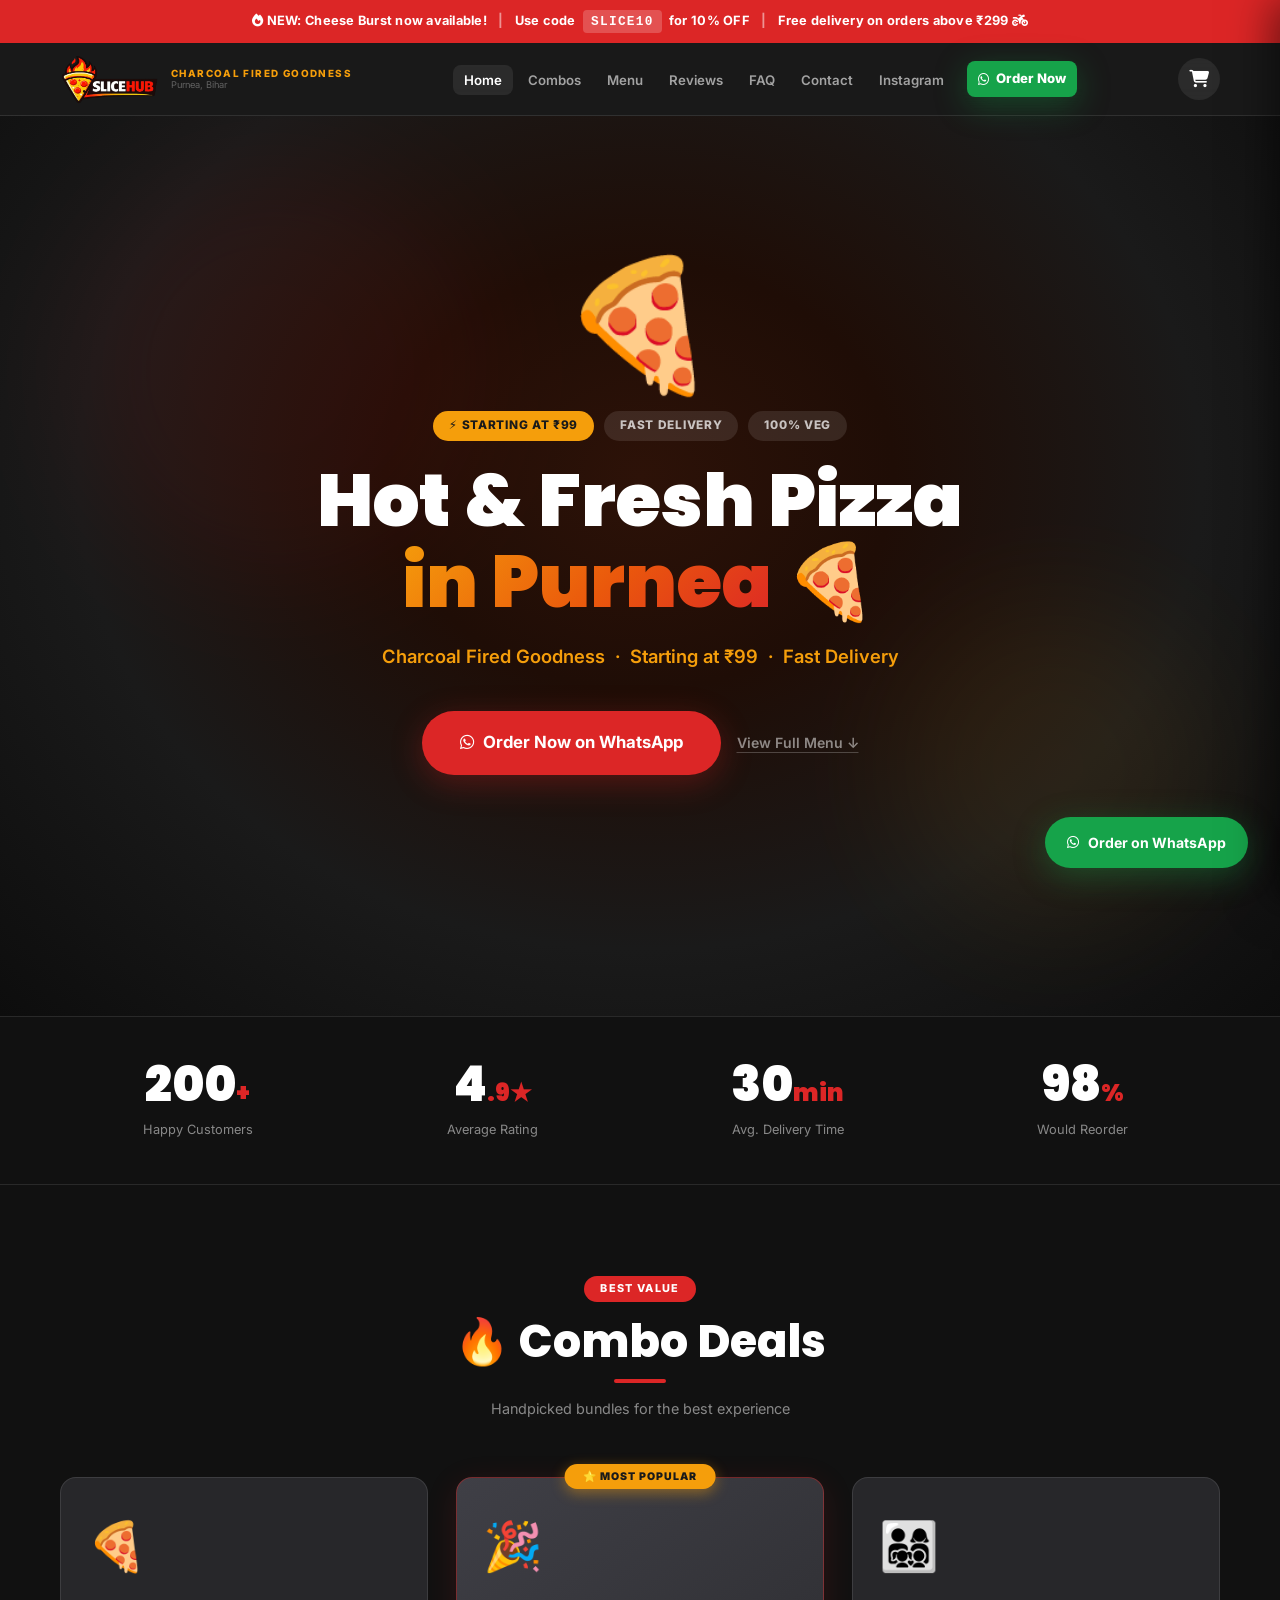
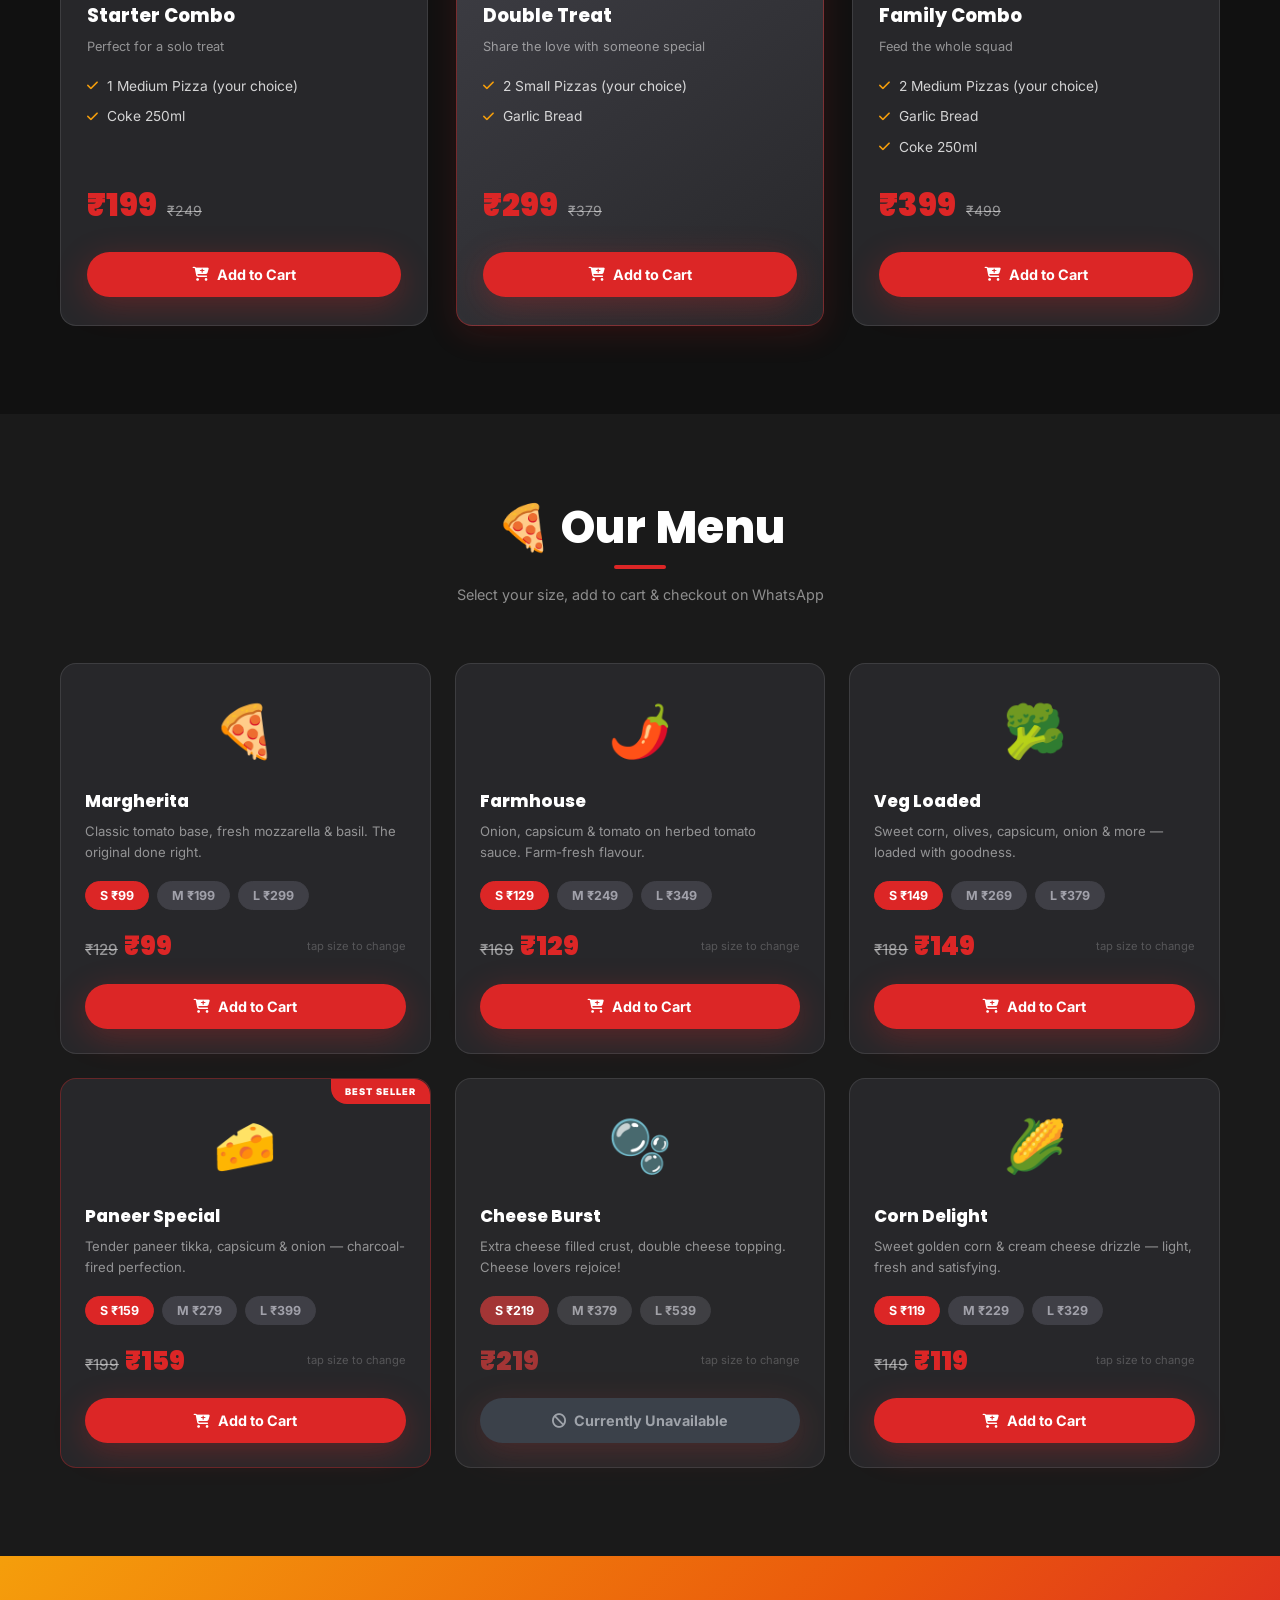
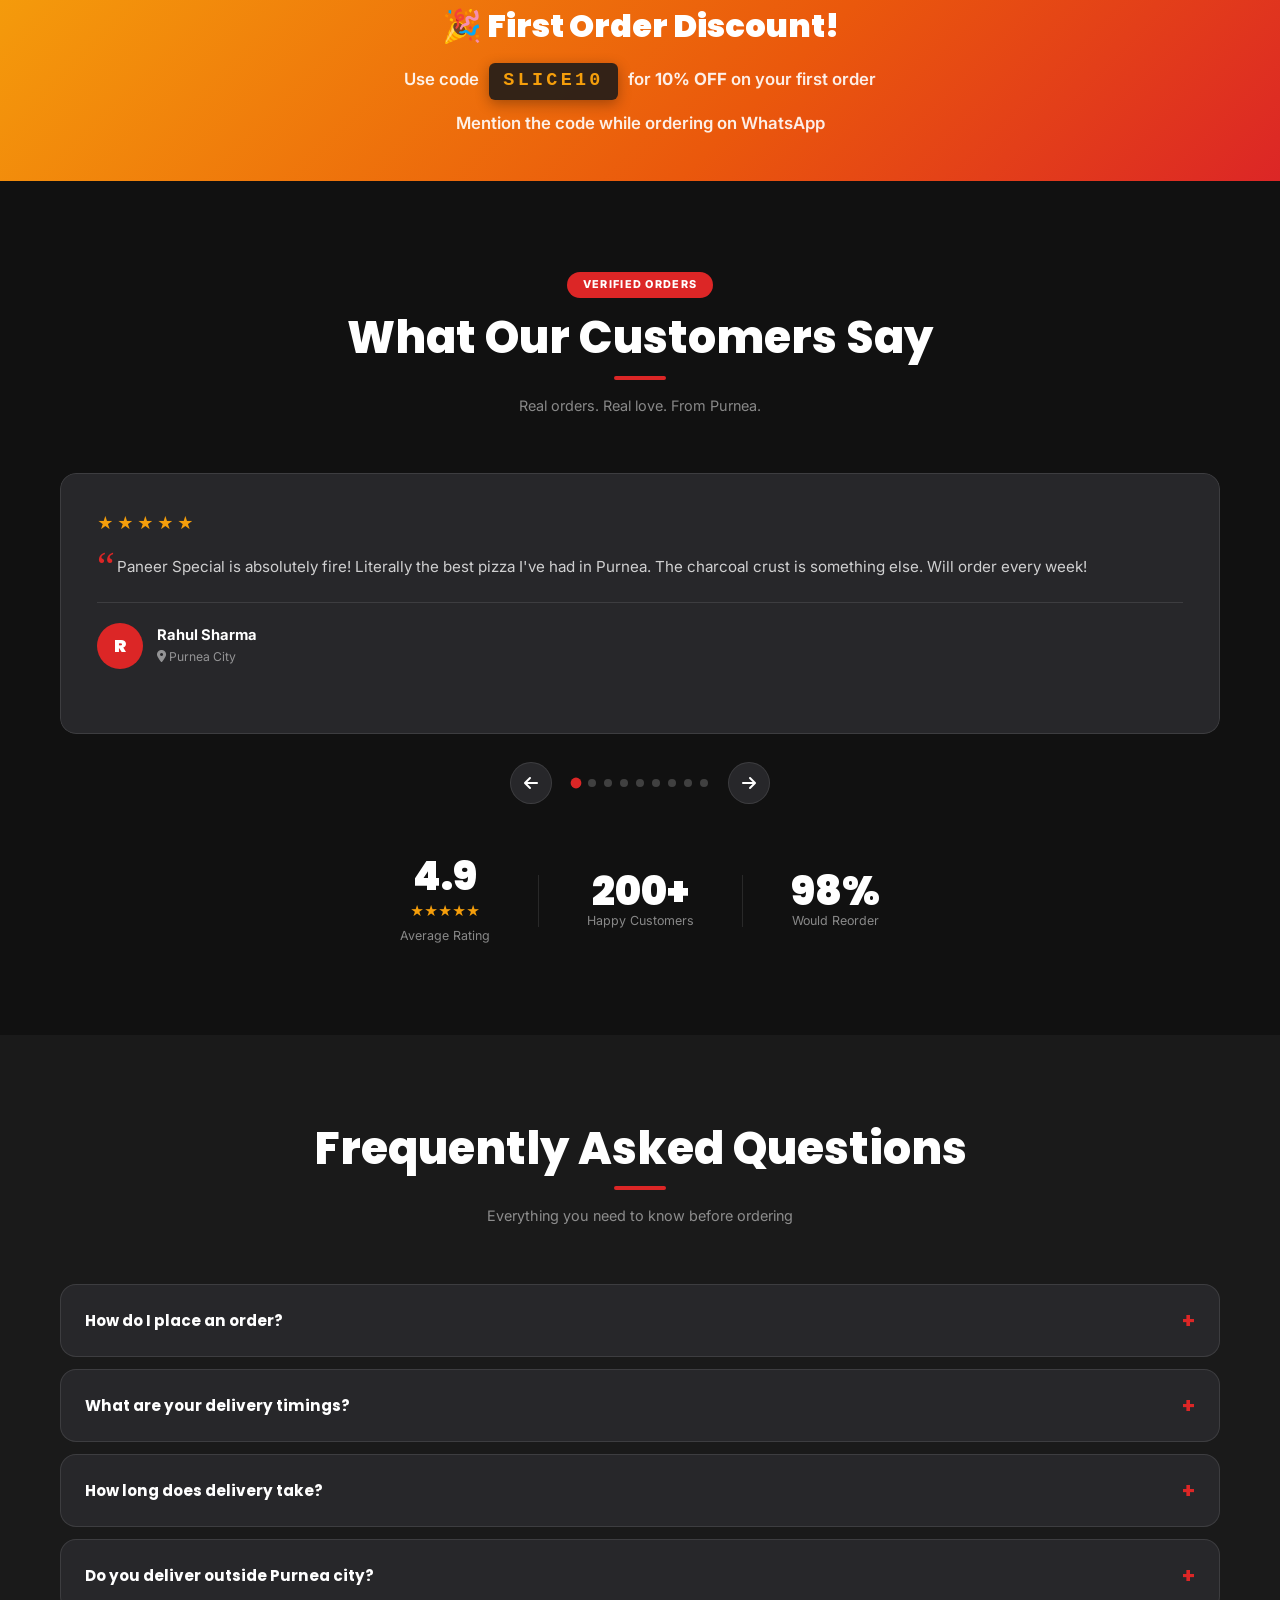
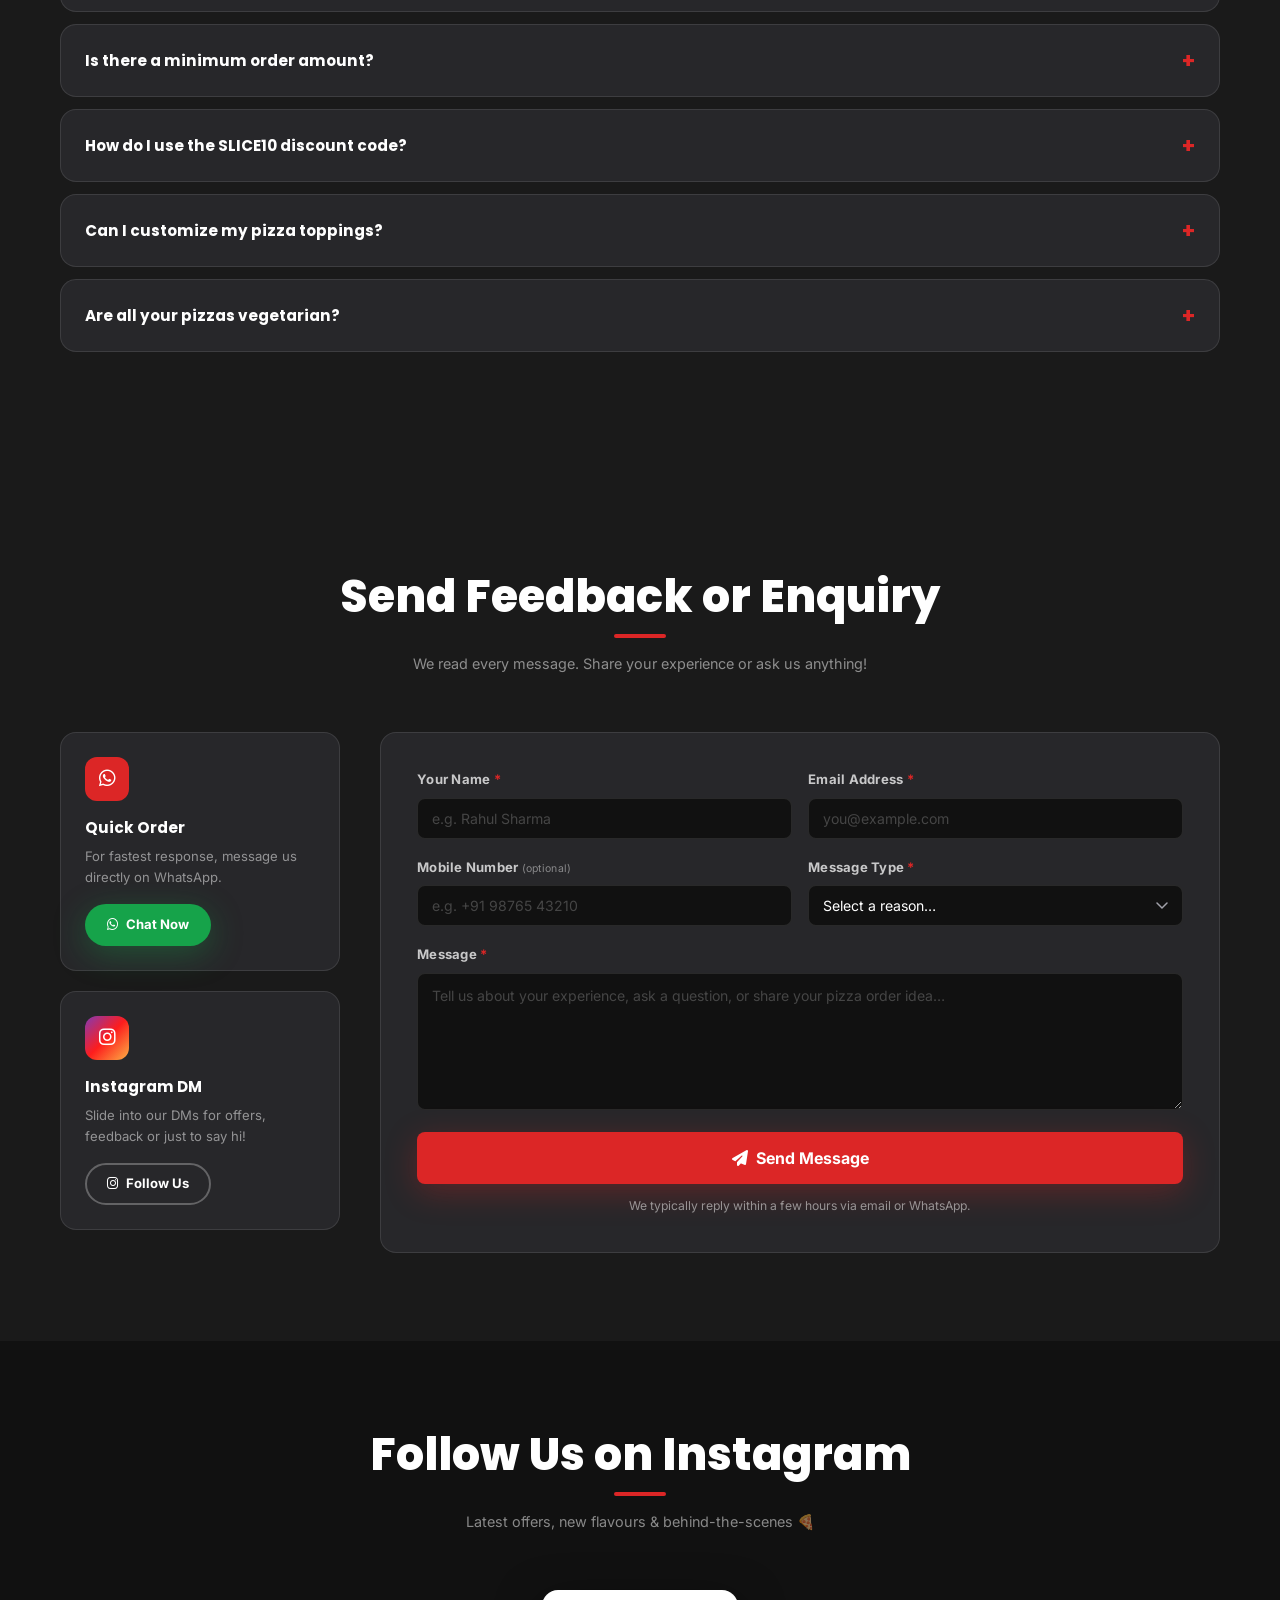
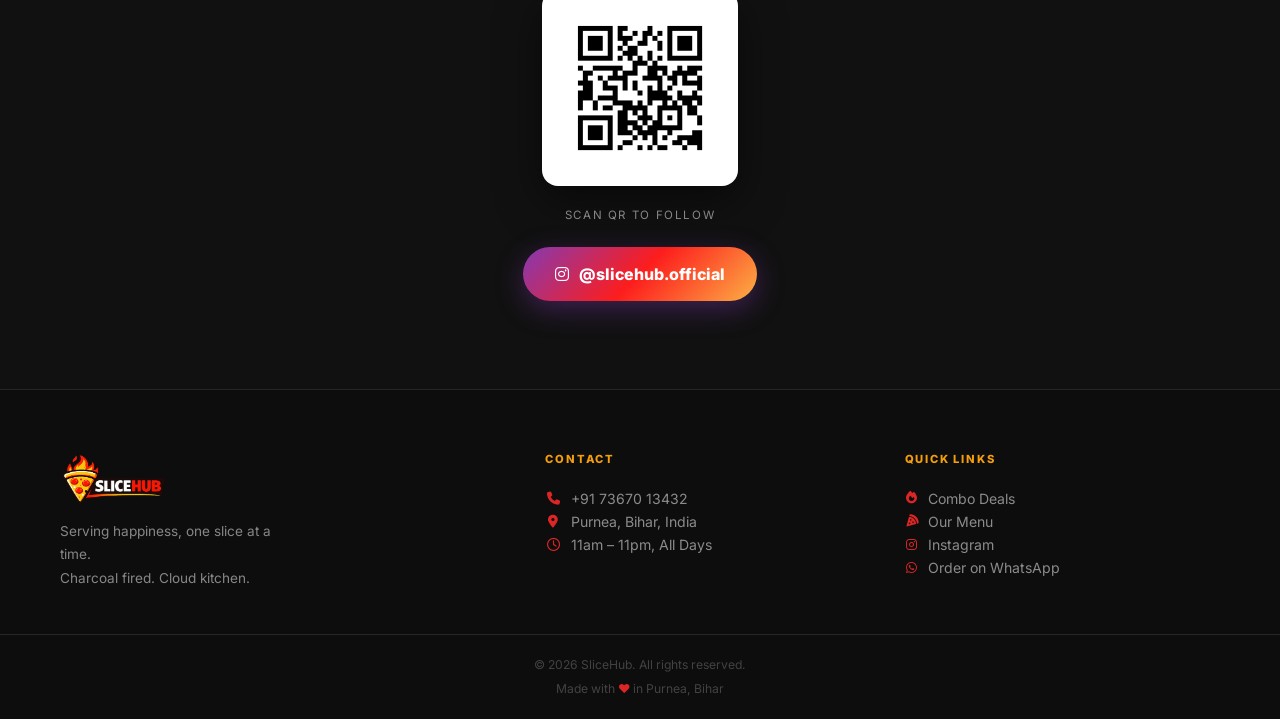
==== commit 24e39f2a: "Updated UI and added cart feature" ====
--- a/index.html
+++ b/index.html
@@ -713,9 +713,10 @@
               method="POST">
 
           <!-- formsubmit.co config -->
-          <input type="hidden" name="_subject"  value="New message from SliceHub website" />
+          <input type="hidden" name="_subject"  id="f-subject" value="[SliceHub] New Message" />
           <input type="hidden" name="_captcha"  value="false" />
           <input type="hidden" name="_template" value="table" />
+          <input type="hidden" name="_next"     value="https://slicehub.in/thankyou.html" />
           <!-- Honeypot (anti-spam) -->
           <input type="text"   name="_honey"    style="display:none" />
 
@@ -730,15 +731,23 @@
             </div>
           </div>
 
-          <div class="form-group">
-            <label class="form-label" for="f-type">Message Type <span class="form-required">*</span></label>
-            <select class="form-input form-select" id="f-type" name="type" required>
-              <option value="" disabled selected>Select a reason…</option>
-              <option value="Feedback">⭐ Feedback / Review</option>
-              <option value="Order Enquiry">🍕 Order Enquiry</option>
-              <option value="Complaint">⚠️ Complaint</option>
-              <option value="Other">💬 Other</option>
-            </select>
+          <div class="form-row">
+            <div class="form-group">
+              <label class="form-label" for="f-mobile">Mobile Number <span style="opacity:.6;font-size:.8em;font-weight:400">(optional)</span></label>
+              <input class="form-input" type="tel" id="f-mobile" name="mobile"
+                     placeholder="e.g. +91 98765 43210"
+                     pattern="[+\d\s\-()\u00B7]{7,20}" />
+            </div>
+            <div class="form-group">
+              <label class="form-label" for="f-type">Message Type <span class="form-required">*</span></label>
+              <select class="form-input form-select" id="f-type" name="type" required>
+                <option value="" disabled selected>Select a reason…</option>
+                <option value="Feedback">⭐ Feedback / Review</option>
+                <option value="Order Enquiry">🍕 Order Enquiry</option>
+                <option value="Complaint">⚠️ Complaint</option>
+                <option value="Other">💬 Other</option>
+              </select>
+            </div>
           </div>
 
           <div class="form-group">
--- a/styles.css
+++ b/styles.css
@@ -1232,6 +1232,9 @@
   border-top: 1px solid var(--border);
   background: var(--darker);
   box-shadow: 0 -4px 12px rgba(0,0,0,0.3);
+  display: flex;
+  flex-direction: column;
+  gap: 8px;
 }
 
 /* ---- Cart footer (scrolls with cart-body) ---- */
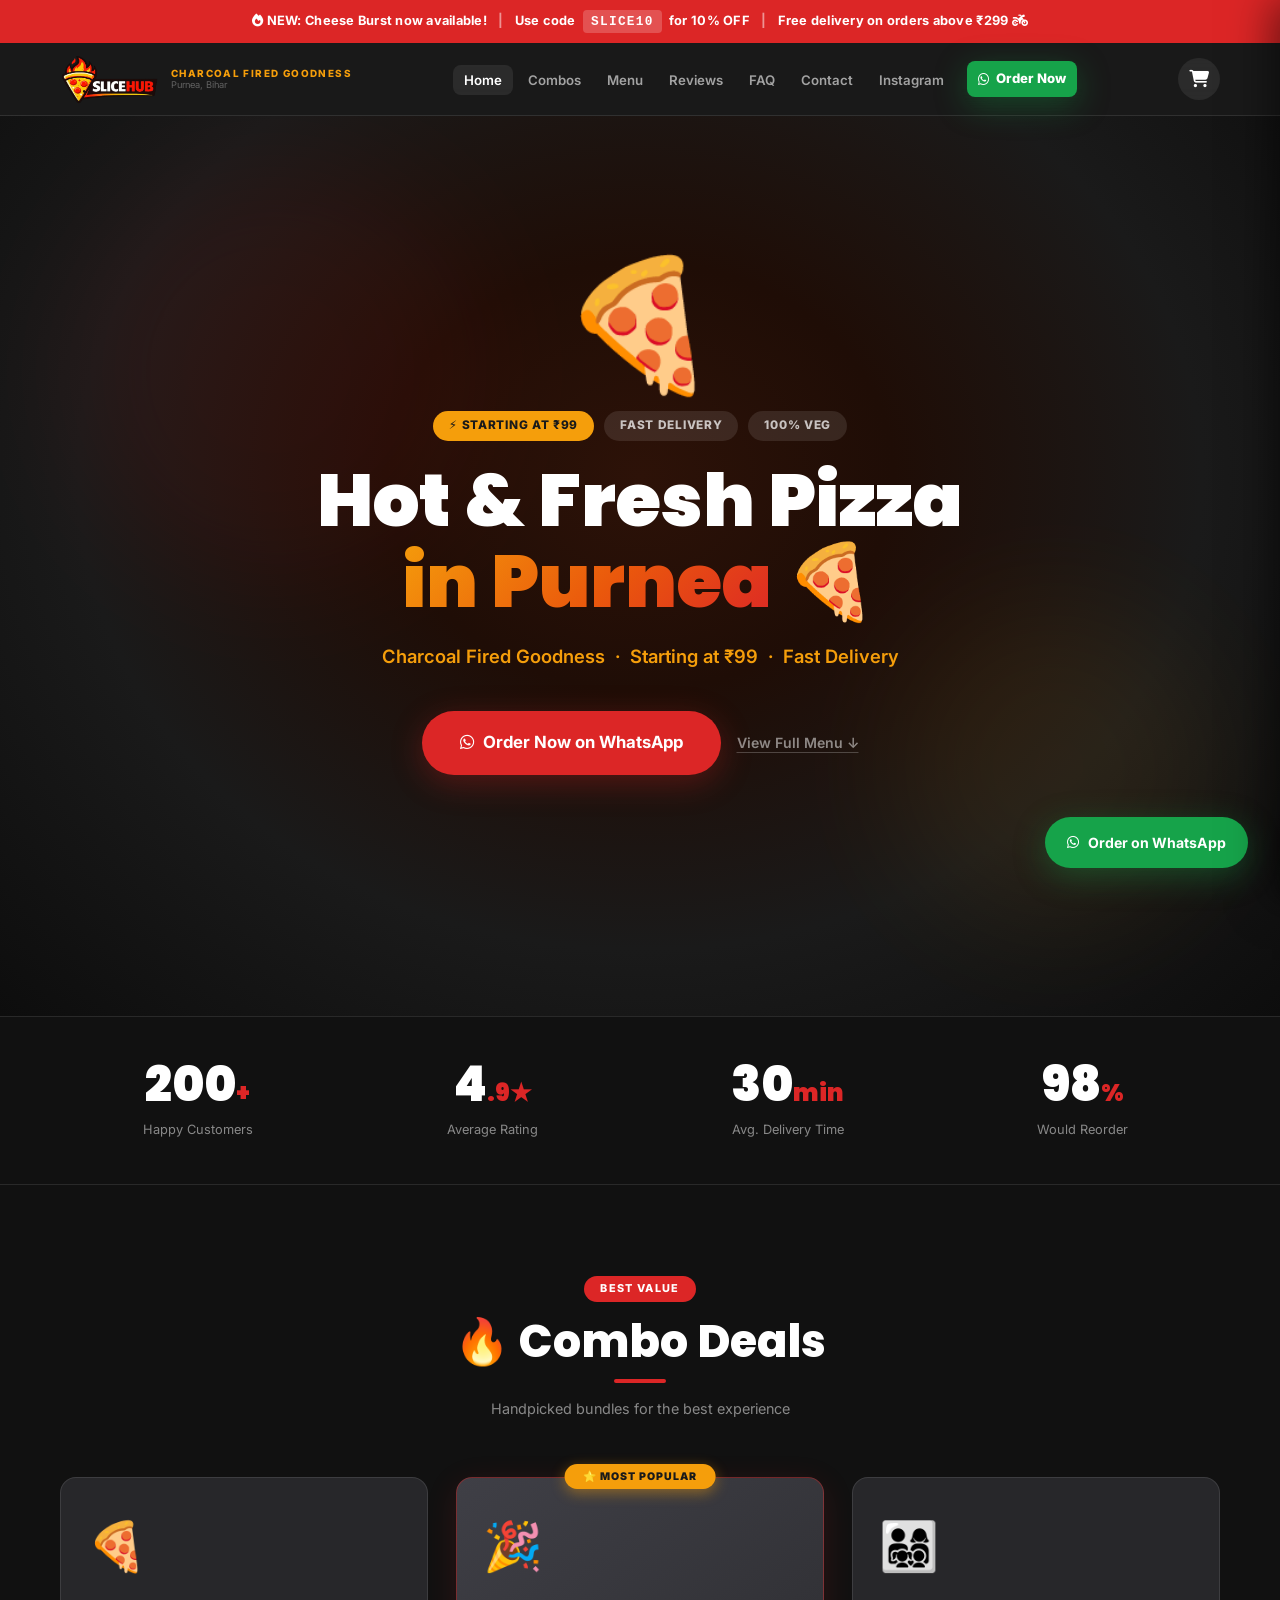
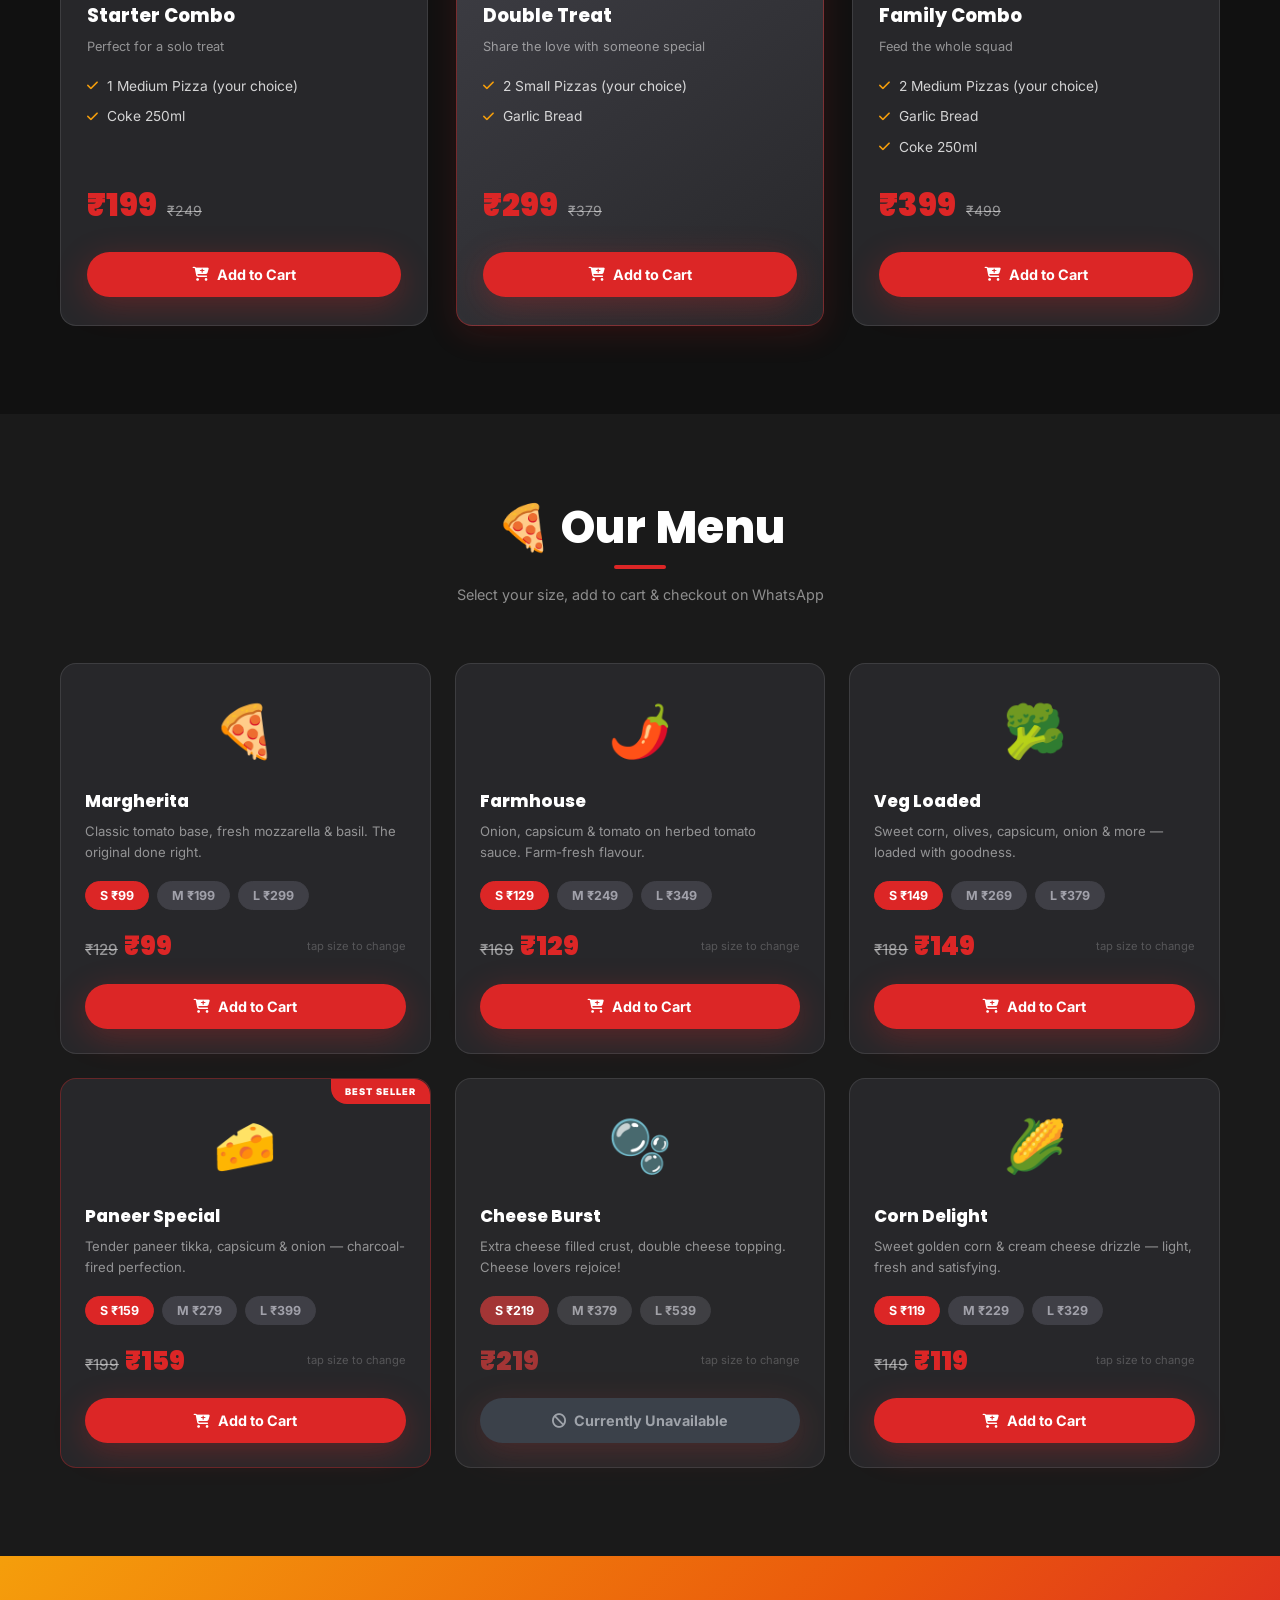
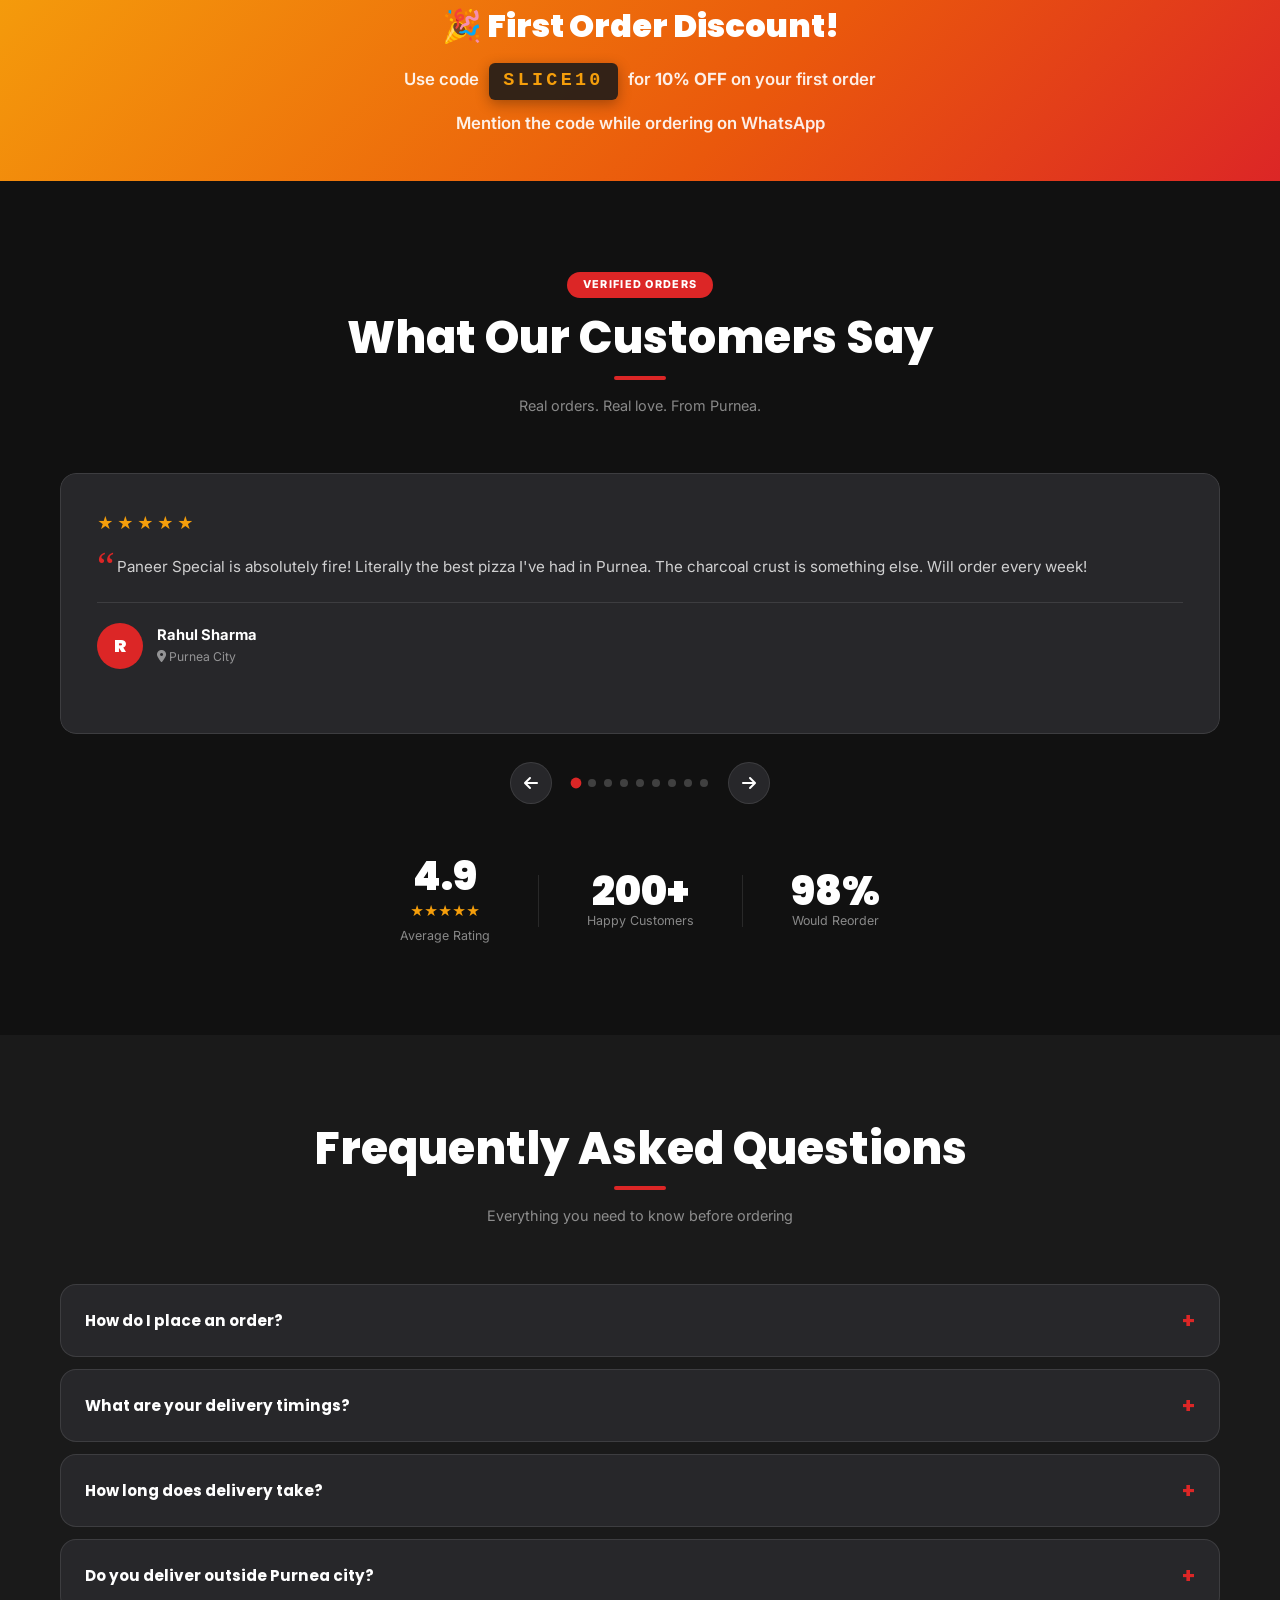
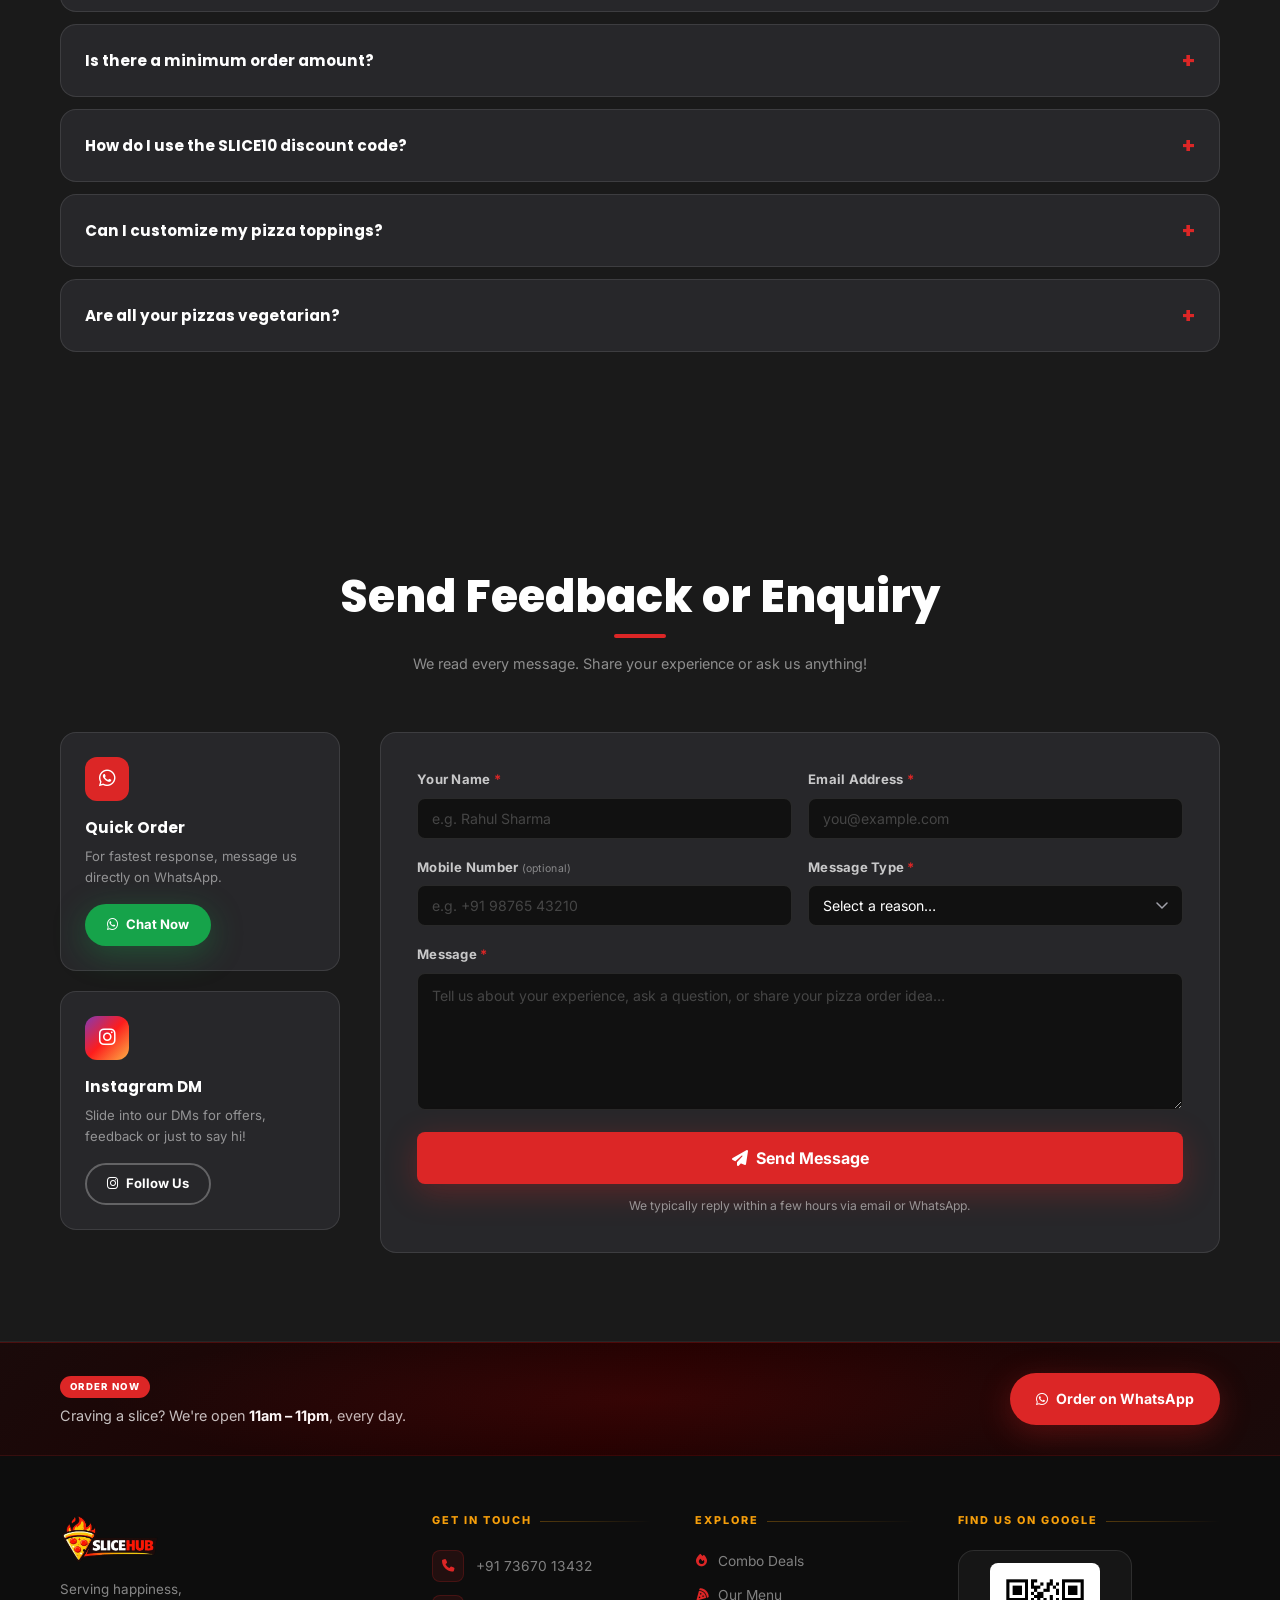
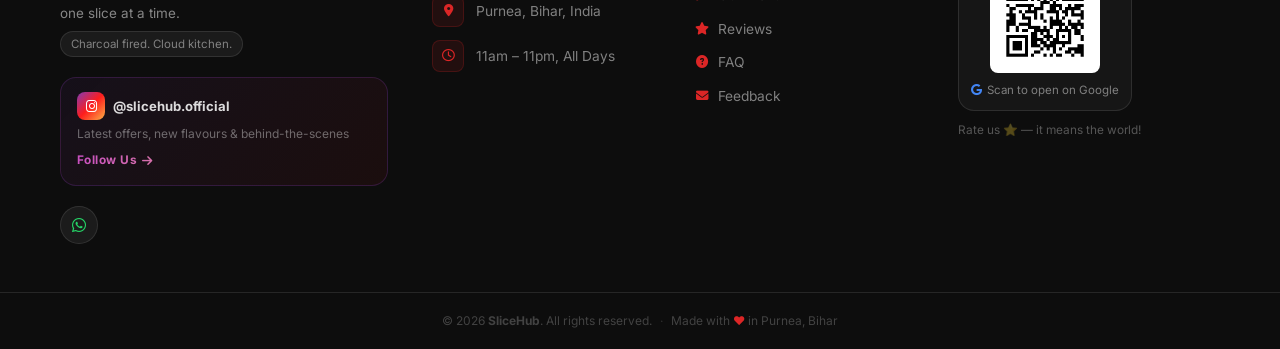
==== commit 8adb2248: "Updated UI and added cart feature" ====
--- a/index.html
+++ b/index.html
@@ -736,7 +736,7 @@
               <label class="form-label" for="f-mobile">Mobile Number <span style="opacity:.6;font-size:.8em;font-weight:400">(optional)</span></label>
               <input class="form-input" type="tel" id="f-mobile" name="mobile"
                      placeholder="e.g. +91 98765 43210"
-                     pattern="[+\d\s\-()\u00B7]{7,20}" />
+                     pattern="(\+91|91|0)?[\s\-]?[6-9]\d{9}" title="Enter a valid 10-digit Indian mobile number (starts with 6–9). Prefix +91 / 0 is allowed." />
             </div>
             <div class="form-group">
               <label class="form-label" for="f-type">Message Type <span class="form-required">*</span></label>
@@ -769,78 +769,98 @@
   </section>
 
   <!-- ============================================================
-       INSTAGRAM
-  ============================================================ -->
-  <section class="section section-alt" id="insta">
-    <div class="container">
-      <div class="section-header">
-        <h2 class="section-title reveal fade-up">Follow Us on Instagram</h2>
-        <p class="section-subtitle reveal fade-up">Latest offers, new flavours &amp; behind-the-scenes 🍕</p>
-      </div>
-
-      <div class="instagram-inner">
-        <div class="qr-wrapper reveal fade-up">
-          <img src="slicehub_in_qr.png" alt="Scan to follow SliceHub on Instagram" />
-        </div>
-        <p class="qr-label reveal fade-up">Scan QR to Follow</p>
-        <a href="https://www.instagram.com/slicehub.official/"
-           target="_blank" rel="noopener noreferrer"
-           class="btn-instagram reveal fade-up">
-          <i class="fa-brands fa-instagram"></i>
-          @slicehub.official
+       FOOTER
+  ============================================================ -->
+  <footer class="footer">
+
+    <!-- Top CTA Banner -->
+    <div class="footer-cta-banner">
+      <div class="footer-cta-glow"></div>
+      <div class="container footer-cta-inner">
+        <div class="footer-cta-text">
+          <span class="footer-cta-tag">Order Now</span>
+          <p>Craving a slice? We're open <strong>11am – 11pm</strong>, every day.</p>
+        </div>
+        <a href="#" data-general-order class="btn btn-red footer-cta-btn">
+          <i class="fa-brands fa-whatsapp"></i> Order on WhatsApp
         </a>
       </div>
     </div>
-  </section>
-
-  <!-- ============================================================
-       FOOTER
-  ============================================================ -->
-  <footer class="footer">
+
     <div class="container">
       <div class="footer-grid">
 
         <!-- Brand -->
-        <div>
+        <div class="footer-brand-col">
           <img src="logo.png" alt="SliceHub" class="footer-logo" />
-          <p class="footer-slogan">Serving happiness, one slice at a time.<br />Charcoal fired. Cloud kitchen.</p>
+          <p class="footer-slogan">Serving happiness,<br />one slice at a time.<br /><span class="footer-slogan-tag">Charcoal fired. Cloud kitchen.</span></p>
+          <!-- Instagram card -->
+          <a href="https://www.instagram.com/slicehub.official/" target="_blank" rel="noopener noreferrer" class="footer-insta-card">
+            <div class="footer-insta-top">
+              <span class="footer-insta-icon"><i class="fa-brands fa-instagram"></i></span>
+              <span class="footer-insta-handle">@slicehub.official</span>
+            </div>
+            <p class="footer-insta-desc">Latest offers, new flavours &amp; behind-the-scenes</p>
+            <span class="footer-insta-follow">Follow Us <i class="fa-solid fa-arrow-right"></i></span>
+          </a>
+
+          <div class="footer-social">
+            <a href="#" data-general-order class="footer-social-btn footer-social-wa" aria-label="WhatsApp">
+              <i class="fa-brands fa-whatsapp"></i>
+            </a>
+          </div>
         </div>
 
         <!-- Contact -->
         <div>
-          <h4 class="footer-heading">Contact</h4>
+          <h4 class="footer-heading">Get in Touch</h4>
           <ul class="footer-contact">
-            <li><i class="fa-solid fa-phone"></i><a href="tel:+917367013432">+91 73670 13432</a></li>
-            <li><i class="fa-solid fa-location-dot"></i><span>Purnea, Bihar, India</span></li>
-            <li><i class="fa-regular fa-clock"></i><span>11am – 11pm, All Days</span></li>
+            <li>
+              <span class="footer-contact-icon"><i class="fa-solid fa-phone"></i></span>
+              <a href="tel:+917367013432">+91 73670 13432</a>
+            </li>
+            <li>
+              <span class="footer-contact-icon"><i class="fa-solid fa-location-dot"></i></span>
+              <span>Purnea, Bihar, India</span>
+            </li>
+            <li>
+              <span class="footer-contact-icon"><i class="fa-regular fa-clock"></i></span>
+              <span>11am – 11pm, All Days</span>
+            </li>
           </ul>
         </div>
 
         <!-- Quick Links -->
         <div>
-          <h4 class="footer-heading">Quick Links</h4>
+          <h4 class="footer-heading">Explore</h4>
           <ul class="footer-links">
             <li><a href="#combos"><i class="fa-solid fa-fire"></i> Combo Deals</a></li>
             <li><a href="#menu"><i class="fa-solid fa-pizza-slice"></i> Our Menu</a></li>
-            <li>
-              <a href="https://www.instagram.com/slicehub.official/" target="_blank" rel="noopener noreferrer">
-                <i class="fa-brands fa-instagram"></i> Instagram
-              </a>
-            </li>
-            <li>
-              <a href="#" data-general-order target="_blank" rel="noopener noreferrer">
-                <i class="fa-brands fa-whatsapp"></i> Order on WhatsApp
-              </a>
-            </li>
+            <li><a href="#reviews"><i class="fa-solid fa-star"></i> Reviews</a></li>
+            <li><a href="#faq"><i class="fa-solid fa-circle-question"></i> FAQ</a></li>
+            <li><a href="#contact"><i class="fa-solid fa-envelope"></i> Feedback</a></li>
           </ul>
         </div>
 
+        <!-- QR -->
+        <div class="footer-qr-col">
+          <h4 class="footer-heading">Find Us on Google</h4>
+          <div class="footer-qr-card">
+            <img src="slicehub_in_qr.png" alt="SliceHub Google QR Code" class="footer-qr-img" />
+            <p class="footer-qr-label"><i class="fa-brands fa-google"></i> Scan to open on Google</p>
+          </div>
+          <p class="footer-qr-hint">Rate us ⭐ — it means the world!</p>
+        </div>
+
       </div>
     </div>
 
     <div class="footer-bottom">
-      <p>© 2026 SliceHub. All rights reserved.</p>
-      <p>Made with <span style="color:var(--red)">♥</span> in Purnea, Bihar</p>
+      <div class="footer-bottom-inner">
+        <p>© 2026 <strong>SliceHub</strong>. All rights reserved.</p>
+        <span class="footer-bottom-dot">·</span>
+        <p>Made with <span class="footer-heart">♥</span> in Purnea, Bihar</p>
+      </div>
     </div>
   </footer>
 
@@ -869,6 +889,31 @@
   </button>
 
   <!-- ============================================================
+       COMBO PIZZA SELECTION MODAL
+  ============================================================ -->
+  <div class="combo-modal-overlay" id="comboPizzaOverlay" onclick="closeComboModal()"></div>
+  <div class="combo-modal" id="comboPizzaModal" role="dialog" aria-modal="true">
+    <div class="combo-modal-header">
+      <div class="combo-modal-title-wrap">
+        <span class="combo-modal-emoji" id="comboModalEmoji"></span>
+        <h2 class="combo-modal-title" id="comboModalTitle"></h2>
+      </div>
+      <button class="cart-close" onclick="closeComboModal()" aria-label="Close">
+        <i class="fa-solid fa-xmark"></i>
+      </button>
+    </div>
+    <p class="combo-modal-subtitle" id="comboModalSubtitle"></p>
+    <div class="combo-modal-progress" id="comboModalProgress"></div>
+    <div class="combo-modal-pizza-grid" id="comboPizzaGrid"></div>
+    <div class="combo-modal-footer">
+      <button class="btn btn-red btn-full" id="comboConfirmBtn" onclick="confirmComboSelection()" disabled>
+        <i class="fa-solid fa-cart-plus"></i>
+        <span id="comboConfirmLabel">Add to Cart</span>
+      </button>
+    </div>
+  </div>
+
+  <!-- ============================================================
        CART DRAWER
   ============================================================ -->
   <div class="cart-overlay" onclick="toggleCart()"></div>
--- a/styles.css
+++ b/styles.css
@@ -683,39 +683,59 @@
 .faq-answer .mono  { color: var(--yellow); font-family: 'Courier New', monospace; font-weight: 900; letter-spacing: 0.06em; }
 
 /* ============================================
-   INSTAGRAM SECTION
+   FOOTER — Instagram card (in brand col)
    ============================================ */
-.instagram-inner { display: flex; flex-direction: column; align-items: center; text-align: center; }
-.qr-wrapper {
-  background: var(--white);
-  padding: 16px;
+.footer-insta-card {
+  display: flex;
+  flex-direction: column;
+  gap: 6px;
+  margin-top: 20px;
+  padding: 14px 16px;
   border-radius: var(--radius);
-  display: inline-block;
-  margin-bottom: 20px;
-  box-shadow: 0 14px 44px rgba(0,0,0,0.5);
-}
-.qr-wrapper img { width: 164px; height: 164px; display: block; object-fit: contain; }
-.qr-label {
-  color: var(--muted);
-  font-size: 0.72rem;
-  letter-spacing: 0.14em;
-  text-transform: uppercase;
-  margin-bottom: 22px;
-}
-.btn-instagram {
-  display: inline-flex;
-  align-items: center;
-  gap: 10px;
-  padding: 14px 32px;
-  border-radius: 999px;
-  font-weight: 800;
-  font-size: 1rem;
-  color: var(--white);
+  border: 1px solid rgba(131,58,180,0.25);
+  background: linear-gradient(135deg, rgba(131,58,180,0.08) 0%, rgba(253,29,29,0.06) 100%);
+  transition: border-color var(--transition), box-shadow var(--transition), transform var(--transition);
+}
+.footer-insta-card:hover {
+  border-color: rgba(131,58,180,0.5);
+  box-shadow: 0 6px 24px rgba(131,58,180,0.2);
+  transform: translateY(-2px);
+}
+.footer-insta-top {
+  display: flex;
+  align-items: center;
+  gap: 8px;
+}
+.footer-insta-icon {
+  width: 28px; height: 28px;
+  border-radius: 8px;
   background: linear-gradient(135deg, #833ab4, #fd1d1d, #fcb045);
-  box-shadow: 0 8px 28px rgba(131,58,180,0.4);
-  transition: transform var(--transition), box-shadow var(--transition);
-}
-.btn-instagram:hover { transform: translateY(-3px) scale(1.04); box-shadow: 0 14px 40px rgba(131,58,180,0.55); }
+  display: flex; align-items: center; justify-content: center;
+  font-size: 0.82rem;
+  color: #fff;
+  flex-shrink: 0;
+}
+.footer-insta-handle {
+  font-size: 0.82rem;
+  font-weight: 700;
+  color: rgba(255,255,255,0.85);
+}
+.footer-insta-desc {
+  font-size: 0.75rem;
+  color: rgba(255,255,255,0.38);
+  line-height: 1.4;
+}
+.footer-insta-follow {
+  font-size: 0.74rem;
+  font-weight: 700;
+  letter-spacing: 0.04em;
+  background: linear-gradient(90deg, #c850c0, #ffcc70);
+  -webkit-background-clip: text;
+  -webkit-text-fill-color: transparent;
+  background-clip: text;
+  display: inline-flex; align-items: center; gap: 5px;
+  margin-top: 2px;
+}
 
 /* ============================================
    FOOTER
@@ -723,39 +743,195 @@
 .footer {
   background: var(--darkest);
   border-top: 1px solid var(--border);
-  padding: 60px 0 0;
-}
+  padding: 0;
+}
+
+/* --- CTA Banner --- */
+.footer-cta-banner {
+  position: relative;
+  background: linear-gradient(135deg, #1a0a0a 0%, #1f0000 50%, #1a0a0a 100%);
+  border-top: 1px solid rgba(220,38,38,0.25);
+  border-bottom: 1px solid rgba(220,38,38,0.15);
+  padding: 28px 0;
+  overflow: hidden;
+}
+.footer-cta-glow {
+  position: absolute;
+  inset: 0;
+  background: radial-gradient(ellipse 60% 100% at 50% 50%, rgba(220,38,38,0.12) 0%, transparent 70%);
+  pointer-events: none;
+}
+.footer-cta-inner {
+  display: flex;
+  align-items: center;
+  justify-content: space-between;
+  gap: 20px;
+  flex-wrap: wrap;
+}
+.footer-cta-tag {
+  display: inline-block;
+  background: var(--red);
+  color: #fff;
+  font-size: 0.6rem;
+  font-weight: 800;
+  letter-spacing: 0.14em;
+  text-transform: uppercase;
+  padding: 3px 10px;
+  border-radius: 100px;
+  margin-bottom: 6px;
+}
+.footer-cta-text p {
+  color: rgba(255,255,255,0.75);
+  font-size: 0.9rem;
+}
+.footer-cta-text strong { color: #fff; }
+.footer-cta-btn {
+  white-space: nowrap;
+  flex-shrink: 0;
+  font-size: 0.88rem;
+  padding: 12px 24px;
+}
+
+/* --- Main Grid --- */
 .footer-grid {
   display: grid;
-  grid-template-columns: 1.4fr 1fr 1fr;
+  grid-template-columns: 1.5fr 1fr 1fr 1.2fr;
   gap: 44px;
-  padding-bottom: 44px;
-}
-.footer-logo   { height: 56px; width: auto; object-fit: contain; margin-bottom: 14px; }
-.footer-slogan { color: var(--muted); font-size: 0.85rem; line-height: 1.7; max-width: 240px; }
-.footer-heading { color: var(--yellow); font-size: 0.7rem; font-weight: 800; letter-spacing: 0.16em; text-transform: uppercase; margin-bottom: 18px; }
-.footer-links ul, .footer-contact ul { display: flex; flex-direction: column; gap: 12px; }
+  padding: 56px 0 48px;
+}
+
+/* --- Brand Col --- */
+.footer-logo   { height: 52px; width: auto; object-fit: contain; margin-bottom: 14px; }
+.footer-slogan { color: var(--muted); font-size: 0.84rem; line-height: 1.75; }
+.footer-slogan-tag {
+  display: inline-block;
+  margin-top: 6px;
+  background: rgba(255,255,255,0.06);
+  border: 1px solid rgba(255,255,255,0.1);
+  border-radius: 100px;
+  font-size: 0.72rem;
+  padding: 2px 10px;
+  color: rgba(255,255,255,0.45);
+}
+.footer-social { display: flex; gap: 10px; margin-top: 20px; }
+.footer-social-btn {
+  width: 38px; height: 38px;
+  border-radius: 50%;
+  background: rgba(255,255,255,0.06);
+  border: 1px solid rgba(255,255,255,0.1);
+  display: flex; align-items: center; justify-content: center;
+  font-size: 1rem;
+  color: rgba(255,255,255,0.6);
+  transition: all var(--transition);
+}
+.footer-social-btn:hover { background: rgba(255,255,255,0.14); color: #fff; transform: translateY(-2px); }
+.footer-social-wa { color: #25D366; }
+.footer-social-wa:hover { background: rgba(37,211,102,0.15); border-color: rgba(37,211,102,0.3); color: #25D366; }
+
+/* --- Heading --- */
+.footer-heading {
+  color: var(--yellow);
+  font-size: 0.68rem;
+  font-weight: 800;
+  letter-spacing: 0.18em;
+  text-transform: uppercase;
+  margin-bottom: 20px;
+  display: flex; align-items: center; gap: 8px;
+}
+.footer-heading::after {
+  content: '';
+  flex: 1;
+  height: 1px;
+  background: linear-gradient(to right, rgba(245,158,11,0.3), transparent);
+}
+
+/* --- Links --- */
+.footer-links { display: flex; flex-direction: column; gap: 11px; }
 .footer-links a {
-  color: rgba(255,255,255,0.52);
-  font-size: 0.88rem;
+  color: rgba(255,255,255,0.48);
+  font-size: 0.86rem;
   display: flex; align-items: center; gap: 9px;
-  transition: color var(--transition);
-}
-.footer-links a:hover { color: var(--white); }
-.footer-links i { width: 14px; text-align: center; font-size: 0.78rem; color: var(--red); }
-.footer-contact li { display: flex; align-items: center; gap: 10px; color: rgba(255,255,255,0.52); font-size: 0.88rem; }
-.footer-contact i  { width: 16px; text-align: center; color: var(--red); font-size: 0.82rem; flex-shrink: 0; }
-.footer-contact a  { color: rgba(255,255,255,0.52); transition: color var(--transition); }
+  transition: color var(--transition), gap var(--transition);
+}
+.footer-links a:hover { color: var(--white); gap: 12px; }
+.footer-links i { width: 14px; text-align: center; font-size: 0.78rem; color: var(--red); flex-shrink: 0; }
+
+/* --- Contact --- */
+.footer-contact { display: flex; flex-direction: column; gap: 13px; }
+.footer-contact li { display: flex; align-items: center; gap: 12px; color: rgba(255,255,255,0.48); font-size: 0.86rem; }
+.footer-contact-icon {
+  width: 32px; height: 32px;
+  background: rgba(220,38,38,0.1);
+  border: 1px solid rgba(220,38,38,0.2);
+  border-radius: var(--radius-sm);
+  display: flex; align-items: center; justify-content: center;
+  flex-shrink: 0;
+  color: var(--red);
+  font-size: 0.78rem;
+}
+.footer-contact a { color: rgba(255,255,255,0.48); transition: color var(--transition); }
 .footer-contact a:hover { color: var(--white); }
 
+/* --- QR Col --- */
+.footer-qr-col {}
+.footer-qr-card {
+  display: inline-flex;
+  flex-direction: column;
+  align-items: center;
+  background: rgba(255,255,255,0.04);
+  border: 1px solid rgba(255,255,255,0.1);
+  border-radius: var(--radius);
+  padding: 12px 12px 10px;
+  gap: 8px;
+  transition: border-color var(--transition), box-shadow var(--transition);
+}
+.footer-qr-card:hover {
+  border-color: rgba(255,255,255,0.2);
+  box-shadow: 0 8px 32px rgba(0,0,0,0.4);
+}
+.footer-qr-img {
+  width: 110px; height: 110px;
+  object-fit: contain;
+  border-radius: 8px;
+  background: #fff;
+  padding: 4px;
+}
+.footer-qr-label {
+  color: rgba(255,255,255,0.45);
+  font-size: 0.72rem;
+  display: flex; align-items: center; gap: 5px;
+}
+.footer-qr-label i { color: #4285F4; }
+.footer-qr-hint {
+  margin-top: 10px;
+  color: rgba(255,255,255,0.3);
+  font-size: 0.74rem;
+}
+
+/* --- Bottom Bar --- */
 .footer-bottom {
   border-top: 1px solid var(--border);
-  padding: 20px;
+  padding: 18px 20px;
   text-align: center;
+}
+.footer-bottom-inner {
+  display: flex;
+  align-items: center;
+  justify-content: center;
+  flex-wrap: wrap;
+  gap: 8px;
   color: rgba(255,255,255,0.22);
-  font-size: 0.76rem;
-}
-.footer-bottom p + p { margin-top: 4px; }
+  font-size: 0.75rem;
+}
+.footer-bottom-dot { color: rgba(255,255,255,0.14); }
+.footer-heart { color: var(--red); display: inline-block; animation: heartbeat 1.8s ease-in-out infinite; }
+@keyframes heartbeat {
+  0%, 100% { transform: scale(1); }
+  14%       { transform: scale(1.3); }
+  28%       { transform: scale(1); }
+  42%       { transform: scale(1.2); }
+  56%       { transform: scale(1); }
+}
 
 /* ============================================
    STICKY WHATSAPP (mobile)
@@ -928,6 +1104,8 @@
   .combos-grid     { grid-template-columns: repeat(2, 1fr); }
   .menu-grid       { grid-template-columns: repeat(2, 1fr); }
   .footer-grid     { grid-template-columns: repeat(2, 1fr); gap: 32px; }
+  .footer-cta-inner { flex-direction: column; text-align: center; }
+  .footer-cta-btn   { align-self: center; }
   .stats-grid      { grid-template-columns: repeat(2, 1fr); gap: 20px; }
   .contact-wrapper { grid-template-columns: 1fr; }
   .contact-info    { flex-direction: row; }
@@ -1544,3 +1722,208 @@
 @media (max-width: 768px) {
   body { padding-bottom: 0; } /* override old sticky-wa padding */
 }
+
+/* ============================================
+   COMBO PIZZA SELECTION MODAL
+   ============================================ */
+
+.combo-modal-overlay {
+  position: fixed;
+  inset: 0;
+  background: rgba(0, 0, 0, 0.72);
+  z-index: 1200;
+  opacity: 0;
+  pointer-events: none;
+  transition: opacity 0.28s ease;
+  backdrop-filter: blur(3px);
+}
+body.combo-modal-open .combo-modal-overlay {
+  opacity: 1;
+  pointer-events: all;
+}
+
+.combo-modal {
+  position: fixed;
+  top: 50%;
+  left: 50%;
+  transform: translate(-50%, -48%) scale(0.96);
+  width: min(480px, calc(100vw - 32px));
+  max-height: 88vh;
+  background: var(--darker);
+  border: 1.5px solid var(--border);
+  border-radius: var(--radius);
+  box-shadow: 0 32px 80px rgba(0, 0, 0, 0.65);
+  z-index: 1201;
+  display: flex;
+  flex-direction: column;
+  opacity: 0;
+  pointer-events: none;
+  transition: opacity 0.28s ease, transform 0.28s cubic-bezier(0.4, 0, 0.2, 1);
+}
+body.combo-modal-open .combo-modal {
+  opacity: 1;
+  pointer-events: all;
+  transform: translate(-50%, -50%) scale(1);
+}
+
+.combo-modal-header {
+  display: flex;
+  align-items: center;
+  justify-content: space-between;
+  padding: 18px 20px 14px;
+  border-bottom: 1px solid var(--border);
+  flex-shrink: 0;
+}
+.combo-modal-title-wrap {
+  display: flex;
+  align-items: center;
+  gap: 10px;
+}
+.combo-modal-emoji { font-size: 1.6rem; }
+.combo-modal-title {
+  font-family: 'Poppins', sans-serif;
+  font-size: 1.05rem;
+  font-weight: 700;
+  color: var(--white);
+}
+
+.combo-modal-subtitle {
+  padding: 10px 20px 4px;
+  color: var(--muted);
+  font-size: 0.82rem;
+  flex-shrink: 0;
+}
+
+.combo-modal-progress {
+  display: flex;
+  align-items: center;
+  gap: 6px;
+  padding: 6px 20px 10px;
+  flex-shrink: 0;
+}
+.combo-progress-chip {
+  width: 32px;
+  height: 6px;
+  border-radius: 999px;
+  background: var(--card-alt, #2a2a2a);
+  transition: background 0.2s ease;
+}
+.combo-progress-chip.filled {
+  background: var(--red);
+}
+.combo-progress-label {
+  font-size: 0.75rem;
+  color: var(--muted);
+  margin-left: 4px;
+}
+
+.combo-modal-pizza-grid {
+  display: grid;
+  grid-template-columns: repeat(2, 1fr);
+  gap: 10px;
+  padding: 4px 20px 16px;
+  overflow-y: auto;
+  flex: 1;
+}
+.combo-modal-pizza-grid::-webkit-scrollbar { width: 4px; }
+.combo-modal-pizza-grid::-webkit-scrollbar-track { background: transparent; }
+.combo-modal-pizza-grid::-webkit-scrollbar-thumb { background: var(--border); border-radius: 2px; }
+
+.combo-pizza-option {
+  background: var(--card);
+  border: 1.5px solid var(--border);
+  border-radius: var(--radius-sm, 8px);
+  padding: 14px 12px;
+  display: flex;
+  flex-direction: column;
+  align-items: center;
+  gap: 4px;
+  cursor: pointer;
+  transition: border-color var(--transition), background var(--transition), transform 0.15s;
+  text-align: center;
+  position: relative;
+  user-select: none;
+}
+.combo-pizza-option:hover {
+  border-color: rgba(220, 38, 38, 0.4);
+  transform: translateY(-2px);
+}
+.combo-pizza-option.selected {
+  border-color: var(--red);
+  background: rgba(220, 38, 38, 0.1);
+}
+.combo-pizza-option.maxed:not(.selected) {
+  opacity: 0.45;
+  pointer-events: none;
+}
+
+.combo-pizza-option .selection-check {
+  position: absolute;
+  top: 8px;
+  right: 8px;
+  width: 20px;
+  height: 20px;
+  border-radius: 50%;
+  background: var(--red);
+  color: var(--white);
+  font-size: 0.6rem;
+  display: flex;
+  align-items: center;
+  justify-content: center;
+  opacity: 0;
+  transform: scale(0.5);
+  transition: opacity 0.18s ease, transform 0.18s ease;
+}
+.combo-pizza-option.selected .selection-check {
+  opacity: 1;
+  transform: scale(1);
+}
+
+.combo-pizza-option-emoji { font-size: 2rem; margin-bottom: 2px; }
+.combo-pizza-option-name {
+  font-weight: 700;
+  font-size: 0.8rem;
+  color: var(--white);
+  line-height: 1.3;
+}
+.combo-pizza-option-size {
+  font-size: 0.7rem;
+  color: var(--muted);
+}
+
+.combo-modal-footer {
+  padding: 14px 20px 18px;
+  border-top: 1px solid var(--border);
+  flex-shrink: 0;
+  background: var(--darker);
+}
+.combo-modal-footer .btn[disabled] {
+  opacity: 0.4;
+  cursor: not-allowed;
+  pointer-events: none;
+  transform: none;
+  box-shadow: none;
+}
+
+.cart-combo-pizzas {
+  display: flex;
+  flex-direction: column;
+  gap: 1px;
+  margin-top: 3px;
+}
+.cart-combo-pizza-line {
+  font-size: 0.7rem;
+  color: var(--muted);
+  padding-left: 2px;
+}
+.cart-combo-pizza-line::before {
+  content: '↳ ';
+  color: var(--red);
+  font-weight: 700;
+}
+
+@media (max-width: 480px) {
+  .combo-modal-pizza-grid {
+    grid-template-columns: 1fr;
+  }
+}
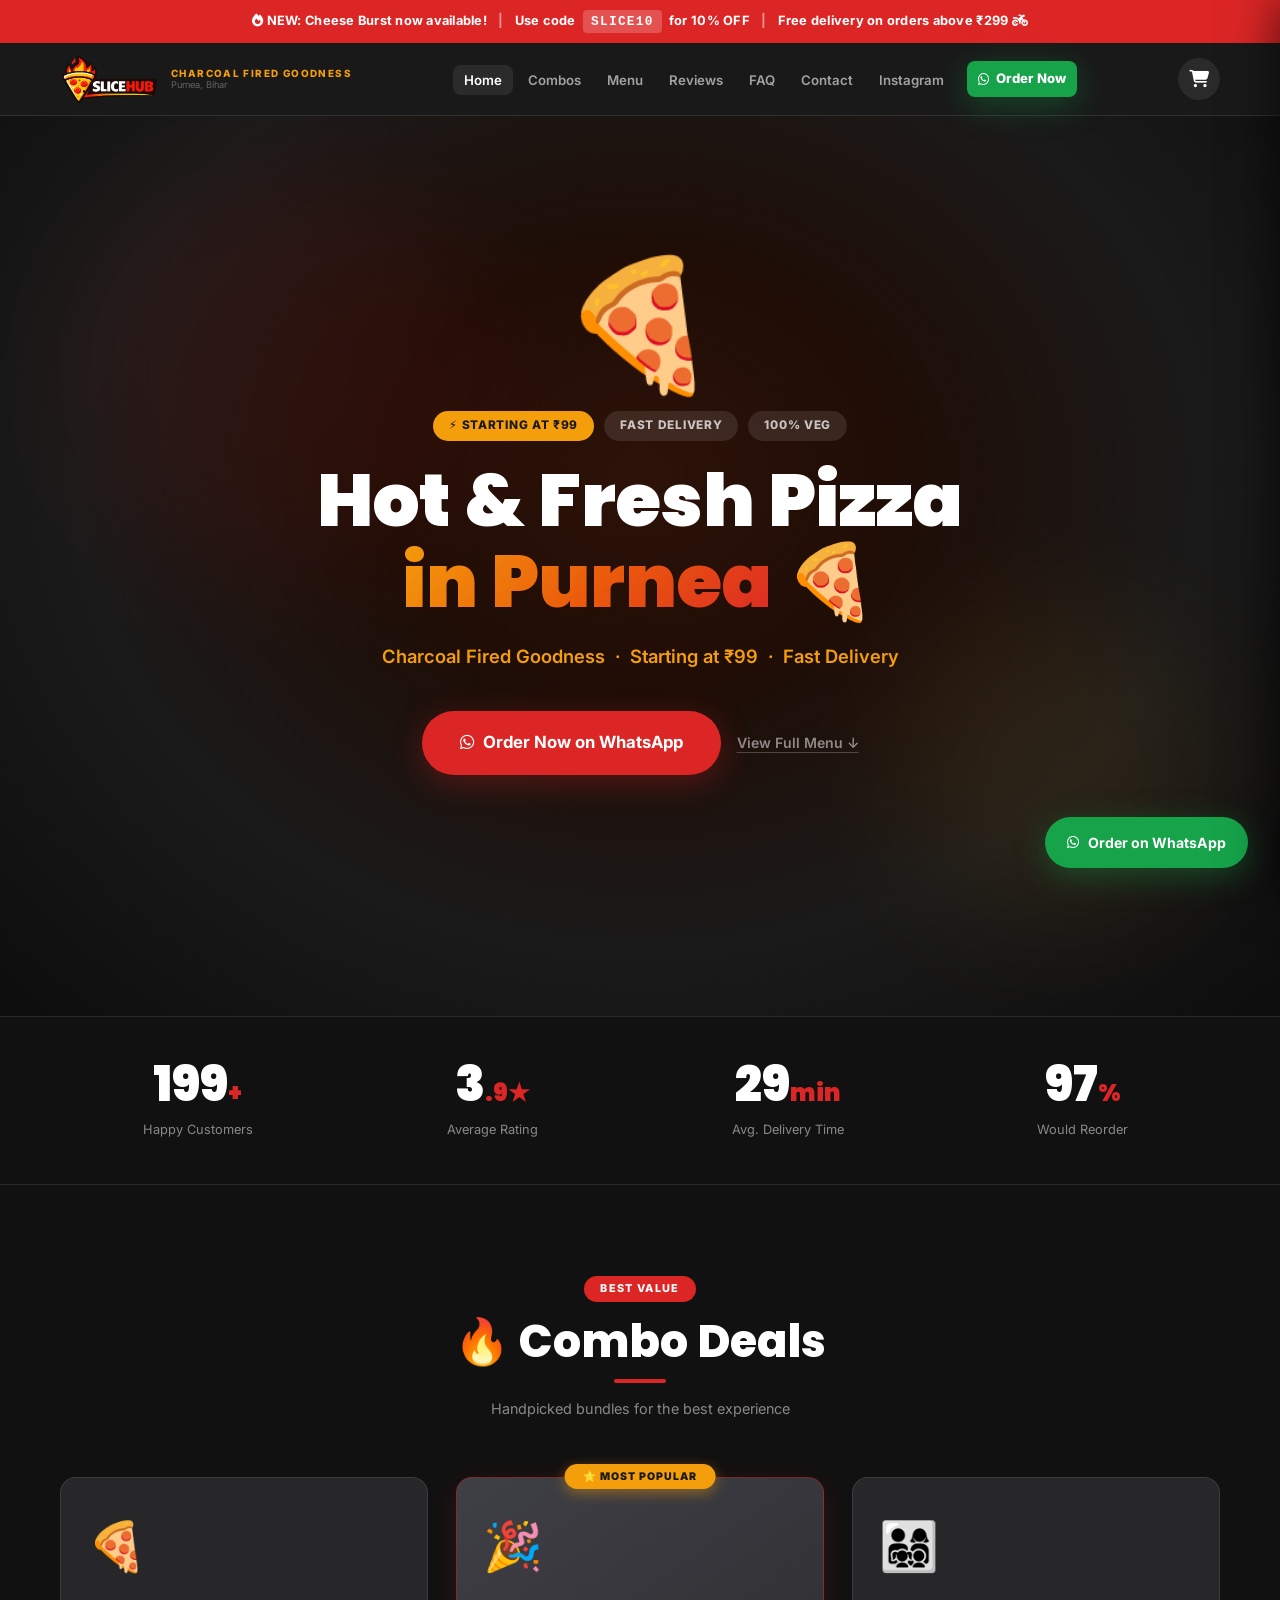
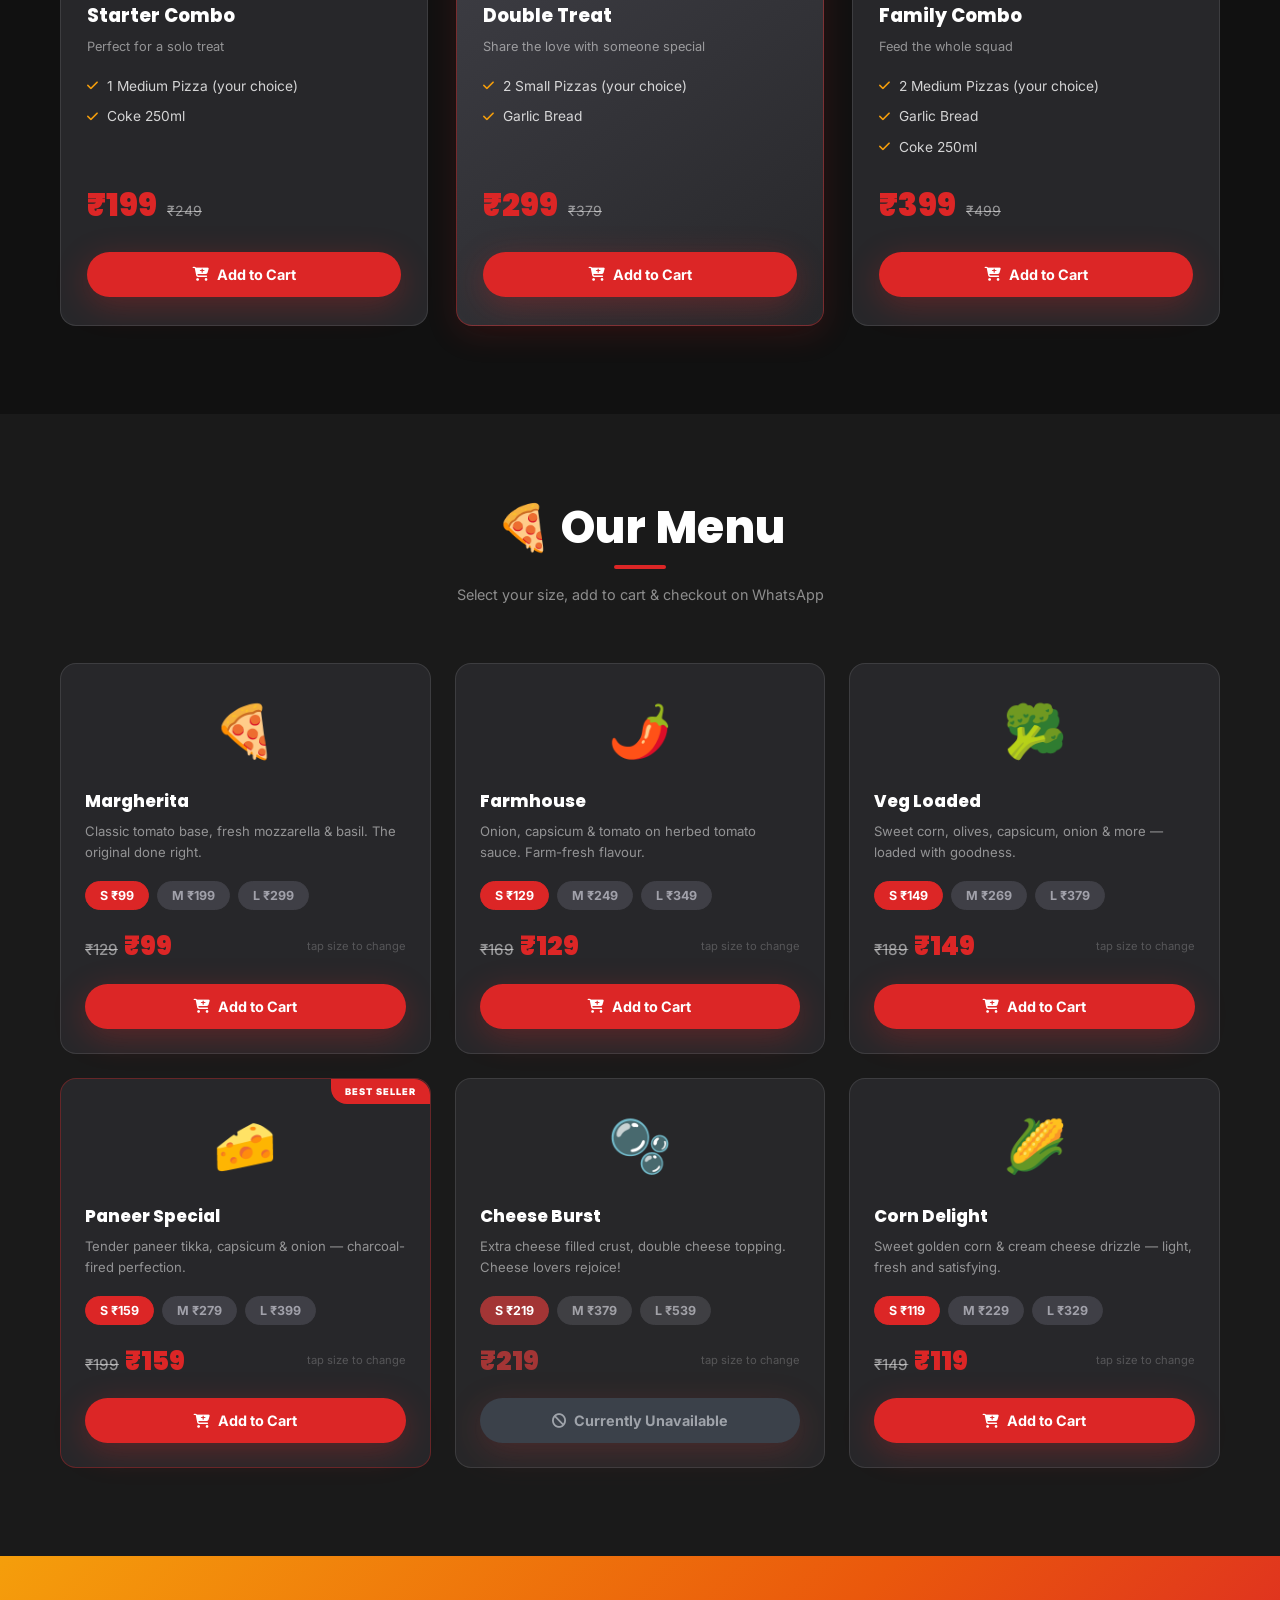
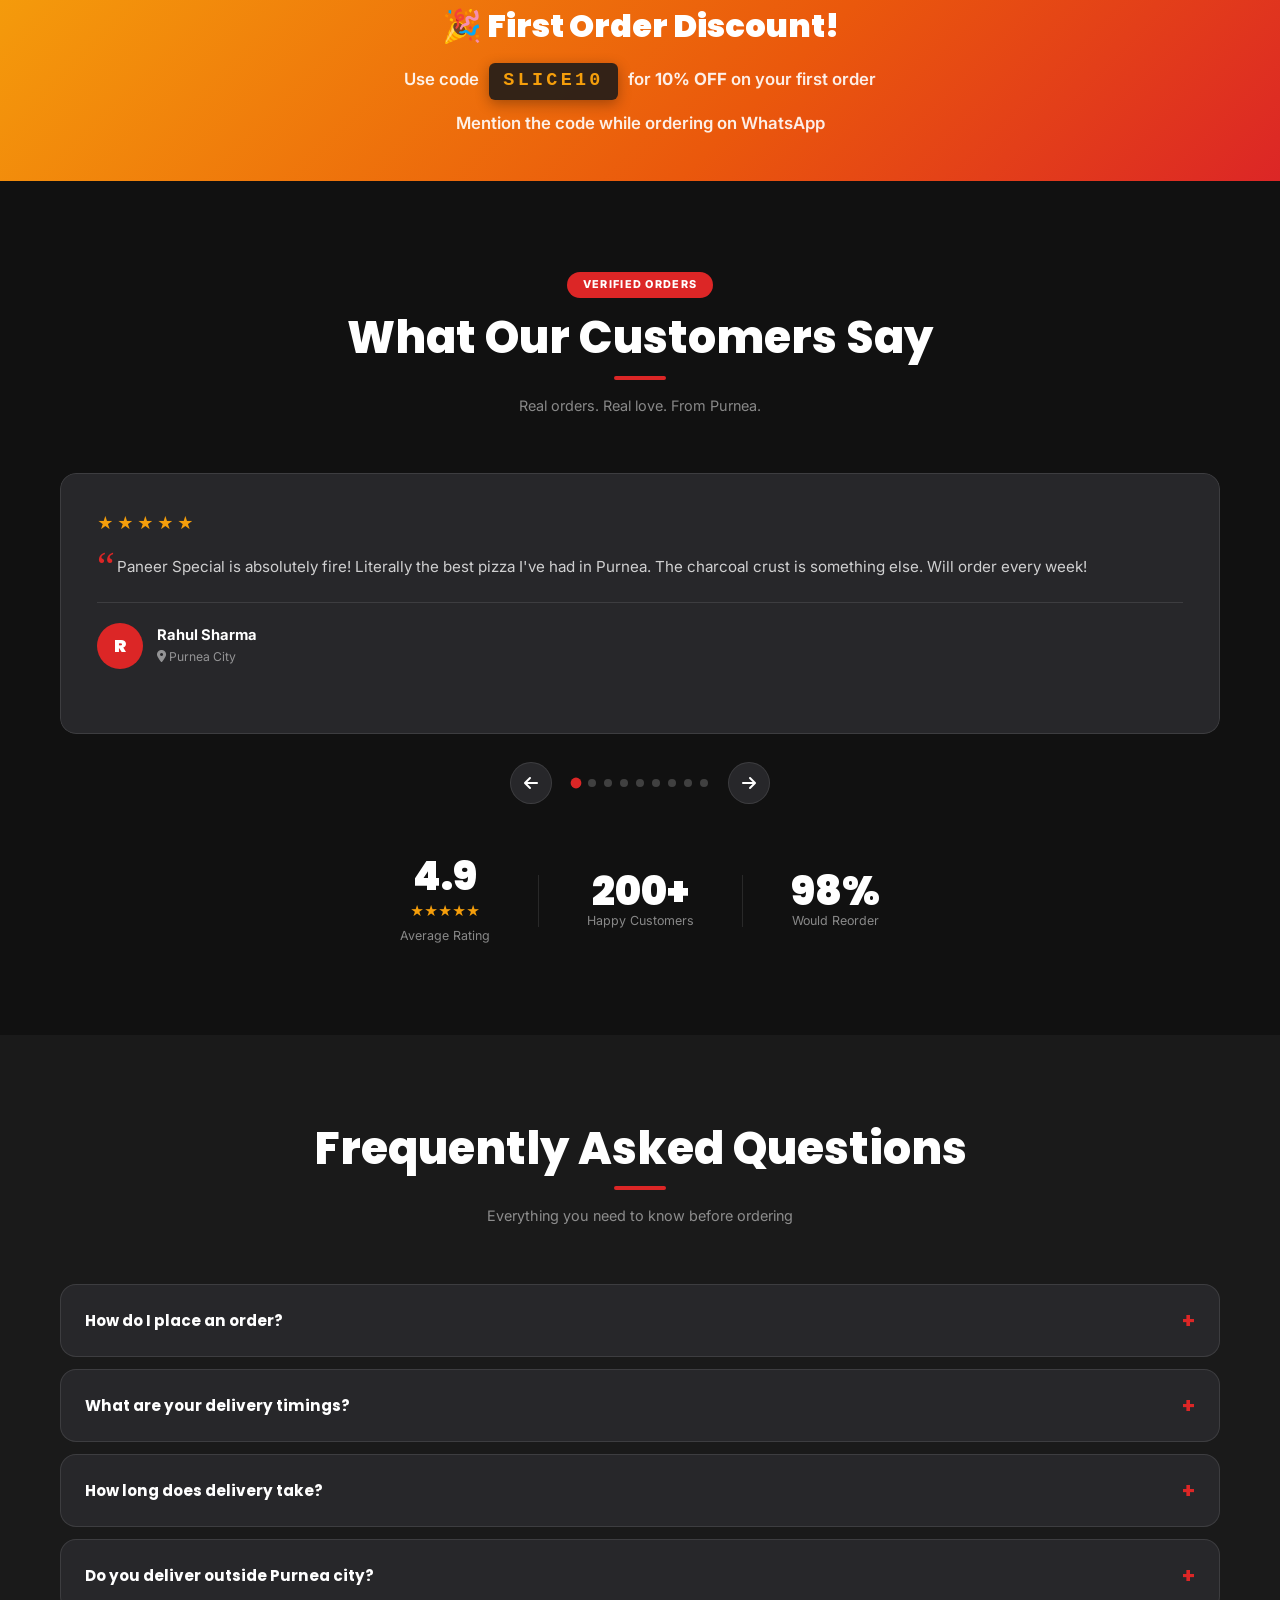
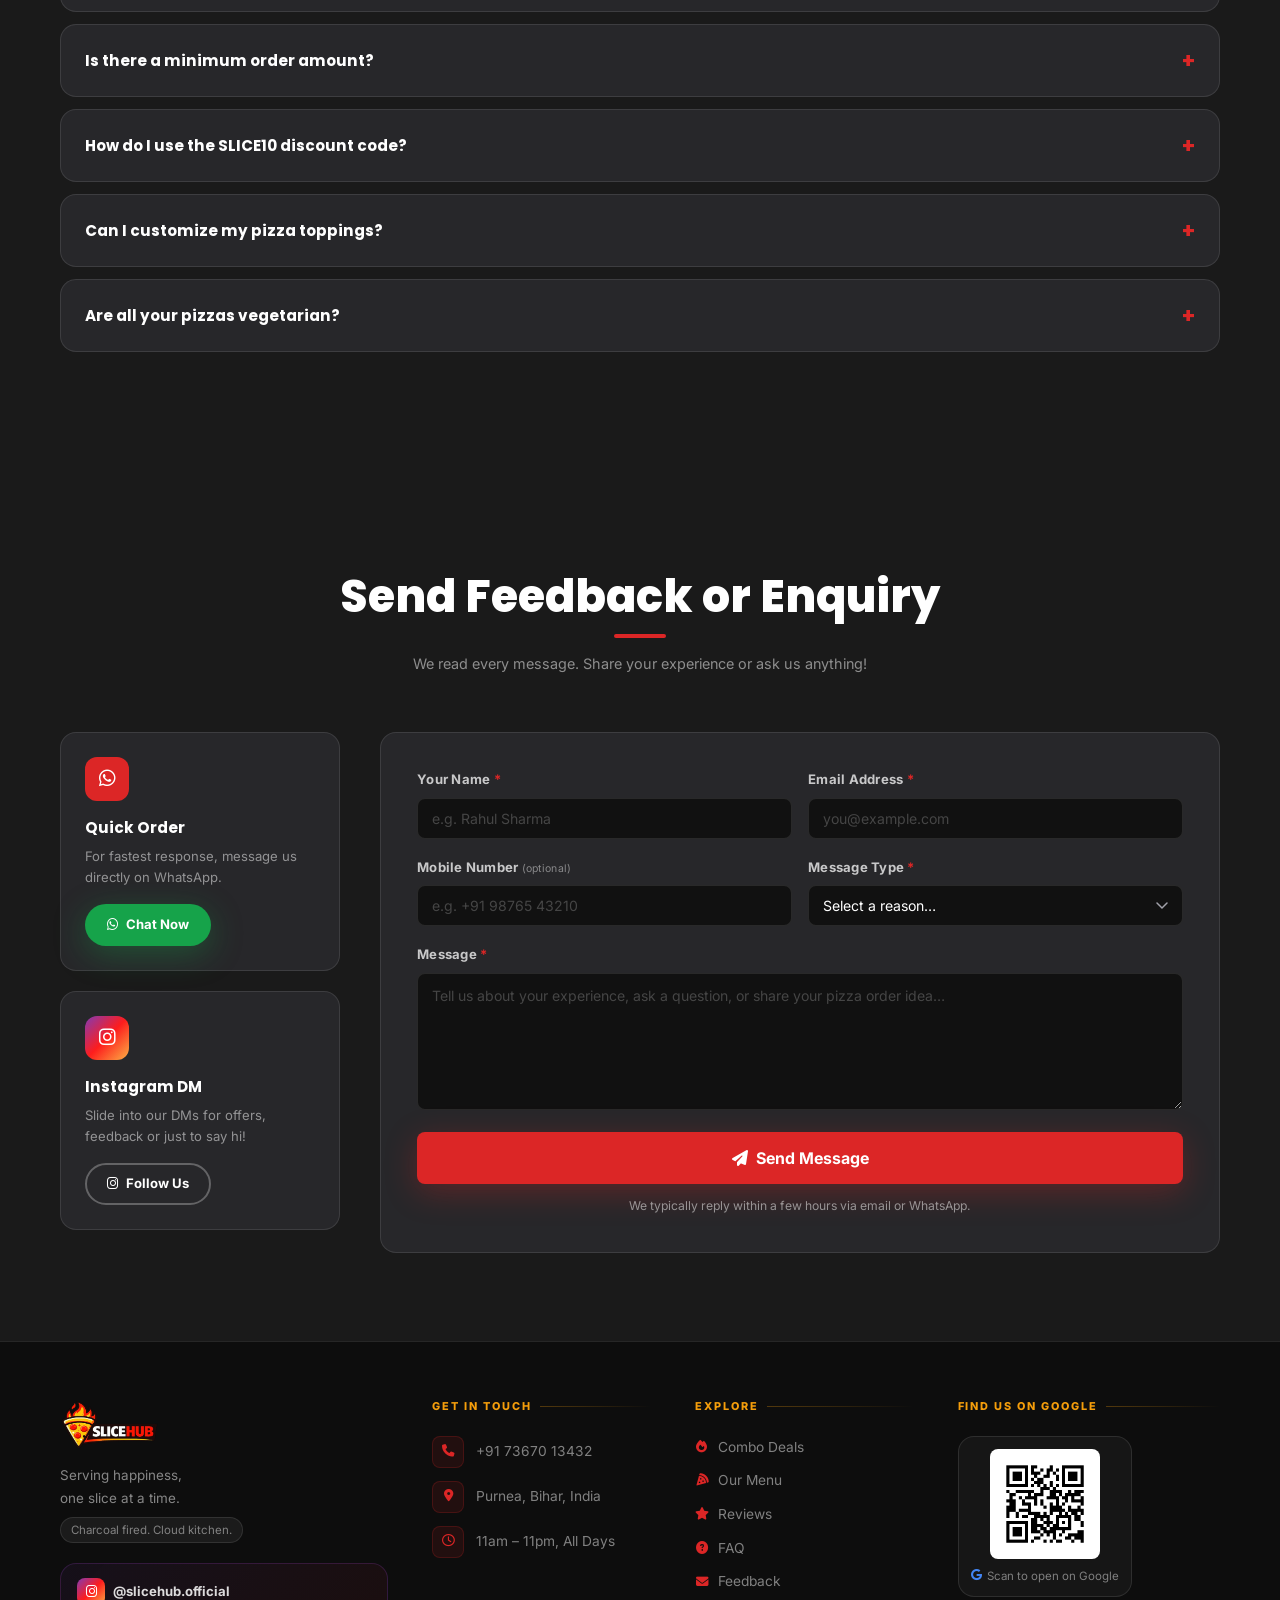
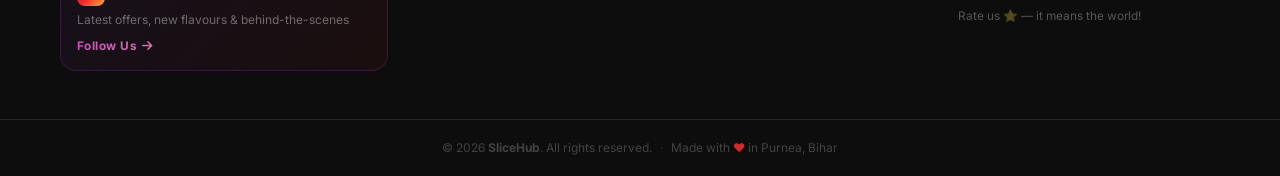
==== commit 1368e19f: "Updated UI and added cart feature" ====
--- a/index.html
+++ b/index.html
@@ -773,20 +773,6 @@
   ============================================================ -->
   <footer class="footer">
 
-    <!-- Top CTA Banner -->
-    <div class="footer-cta-banner">
-      <div class="footer-cta-glow"></div>
-      <div class="container footer-cta-inner">
-        <div class="footer-cta-text">
-          <span class="footer-cta-tag">Order Now</span>
-          <p>Craving a slice? We're open <strong>11am – 11pm</strong>, every day.</p>
-        </div>
-        <a href="#" data-general-order class="btn btn-red footer-cta-btn">
-          <i class="fa-brands fa-whatsapp"></i> Order on WhatsApp
-        </a>
-      </div>
-    </div>
-
     <div class="container">
       <div class="footer-grid">
 
@@ -804,11 +790,6 @@
             <span class="footer-insta-follow">Follow Us <i class="fa-solid fa-arrow-right"></i></span>
           </a>
 
-          <div class="footer-social">
-            <a href="#" data-general-order class="footer-social-btn footer-social-wa" aria-label="WhatsApp">
-              <i class="fa-brands fa-whatsapp"></i>
-            </a>
-          </div>
         </div>
 
         <!-- Contact -->
--- a/styles.css
+++ b/styles.css
@@ -746,52 +746,6 @@
   padding: 0;
 }
 
-/* --- CTA Banner --- */
-.footer-cta-banner {
-  position: relative;
-  background: linear-gradient(135deg, #1a0a0a 0%, #1f0000 50%, #1a0a0a 100%);
-  border-top: 1px solid rgba(220,38,38,0.25);
-  border-bottom: 1px solid rgba(220,38,38,0.15);
-  padding: 28px 0;
-  overflow: hidden;
-}
-.footer-cta-glow {
-  position: absolute;
-  inset: 0;
-  background: radial-gradient(ellipse 60% 100% at 50% 50%, rgba(220,38,38,0.12) 0%, transparent 70%);
-  pointer-events: none;
-}
-.footer-cta-inner {
-  display: flex;
-  align-items: center;
-  justify-content: space-between;
-  gap: 20px;
-  flex-wrap: wrap;
-}
-.footer-cta-tag {
-  display: inline-block;
-  background: var(--red);
-  color: #fff;
-  font-size: 0.6rem;
-  font-weight: 800;
-  letter-spacing: 0.14em;
-  text-transform: uppercase;
-  padding: 3px 10px;
-  border-radius: 100px;
-  margin-bottom: 6px;
-}
-.footer-cta-text p {
-  color: rgba(255,255,255,0.75);
-  font-size: 0.9rem;
-}
-.footer-cta-text strong { color: #fff; }
-.footer-cta-btn {
-  white-space: nowrap;
-  flex-shrink: 0;
-  font-size: 0.88rem;
-  padding: 12px 24px;
-}
-
 /* --- Main Grid --- */
 .footer-grid {
   display: grid;
@@ -813,21 +767,6 @@
   padding: 2px 10px;
   color: rgba(255,255,255,0.45);
 }
-.footer-social { display: flex; gap: 10px; margin-top: 20px; }
-.footer-social-btn {
-  width: 38px; height: 38px;
-  border-radius: 50%;
-  background: rgba(255,255,255,0.06);
-  border: 1px solid rgba(255,255,255,0.1);
-  display: flex; align-items: center; justify-content: center;
-  font-size: 1rem;
-  color: rgba(255,255,255,0.6);
-  transition: all var(--transition);
-}
-.footer-social-btn:hover { background: rgba(255,255,255,0.14); color: #fff; transform: translateY(-2px); }
-.footer-social-wa { color: #25D366; }
-.footer-social-wa:hover { background: rgba(37,211,102,0.15); border-color: rgba(37,211,102,0.3); color: #25D366; }
-
 /* --- Heading --- */
 .footer-heading {
   color: var(--yellow);
@@ -1104,8 +1043,6 @@
   .combos-grid     { grid-template-columns: repeat(2, 1fr); }
   .menu-grid       { grid-template-columns: repeat(2, 1fr); }
   .footer-grid     { grid-template-columns: repeat(2, 1fr); gap: 32px; }
-  .footer-cta-inner { flex-direction: column; text-align: center; }
-  .footer-cta-btn   { align-self: center; }
   .stats-grid      { grid-template-columns: repeat(2, 1fr); gap: 20px; }
   .contact-wrapper { grid-template-columns: 1fr; }
   .contact-info    { flex-direction: row; }
